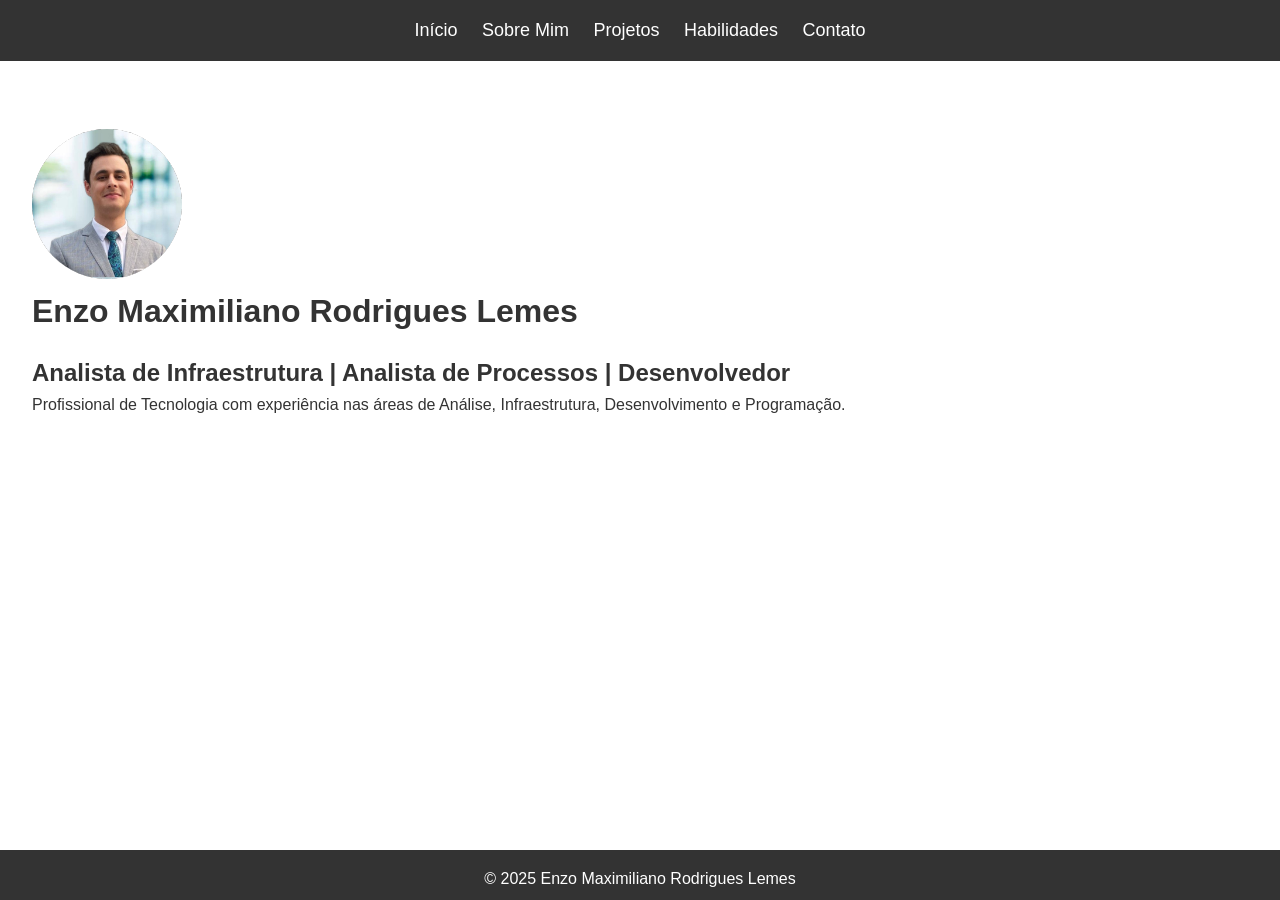
==== index.html @ da1f8286 "Create index.html" ====
<!DOCTYPE html>
<html lang="pt-br">

<head>
    <meta charset="UTF-8">
    <meta name="viewport" content="width=device-width, initial-scale=1.0">
    <title>Portfólio - Enzo Maximiliano Rodrigues Lemes</title>
    <link rel="stylesheet" href="style.css">
</head>

<body>
    <header>
        <nav>
            <ul>
                <li><a href="index.html">Início</a></li>
                <li><a href="sobre.html">Sobre Mim</a></li>
                <li><a href="projetos.html">Projetos</a></li>
                <li><a href="habilidades.html">Habilidades</a></li>
                <li><a href="contato.html">Contato</a></li>
            </ul>
        </nav>
    </header>

    <section id="intro">
        <img src="profile-pic _1.jpeg" alt="Foto de Enzo" class="foto-perfil">
        <h1>Enzo Maximiliano Rodrigues Lemes</h1>
        <h2>Analista de Infraestrutura | Analista de Processos | Desenvolvedor</h2>
        <p>
            Profissional de Tecnologia com experiência nas áreas de Análise, Infraestrutura, Desenvolvimento e
            Programação.
        </p>
    </section>

    <footer>
        <p>&copy; 2025 Enzo Maximiliano Rodrigues Lemes</p>
    </footer>

    <script src="js/script.js"></script>
</body>

</html>
---- style.css ----
* {
    margin: 0;
    padding: 0;
    box-sizing: border-box;
}

body {
    font-family: Arial, sans-serif;
    line-height: 1.6;
    color: #333;
}

header {
    background-color: #333;
    color: white;
    padding: 1rem;
    text-align: center;
}

nav ul {
    list-style: none;
}

nav ul li {
    display: inline;
    margin: 0 10px;
}

nav ul li a {
    color: white;
    text-decoration: none;
    font-size: 18px;
}

section {
    padding: 2rem;
    margin: 20px 0;
}

h1 {
    font-size: 2rem;
    padding-top: 0ex;
    margin-bottom: 1rem;
}

.foto-perfil {
    width: 150px;
    height: 150px;
    border-radius: 50%;
    margin-top: 1rem;
}

footer {
    background-color: #333;
    color: white;
    text-align: center;
    padding: 1rem;
    position: fixed;
    width: 100%;
    height: 50px;
    bottom: 0;
}
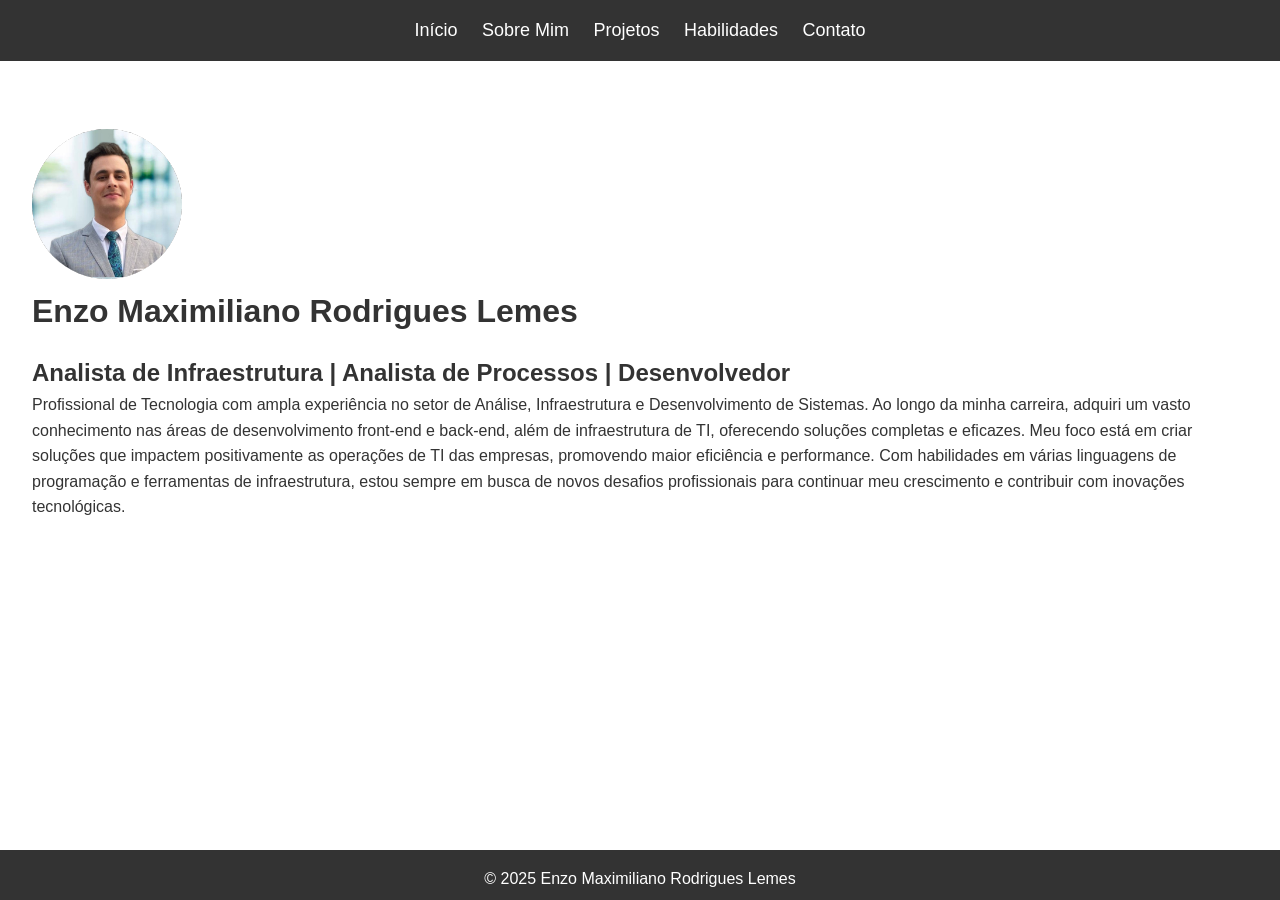
==== commit a1543026: "Updates" ====
--- a/index.html
+++ b/index.html
@@ -26,10 +26,16 @@
         <h1>Enzo Maximiliano Rodrigues Lemes</h1>
         <h2>Analista de Infraestrutura | Analista de Processos | Desenvolvedor</h2>
         <p>
-            Profissional de Tecnologia com experiência nas áreas de Análise, Infraestrutura, Desenvolvimento e
-            Programação.
+            Profissional de Tecnologia com ampla experiência no setor de Análise, Infraestrutura e Desenvolvimento de
+            Sistemas. Ao longo da minha carreira, adquiri um vasto conhecimento nas áreas de desenvolvimento front-end e
+            back-end, além de infraestrutura de TI, oferecendo soluções completas e eficazes. Meu foco está em criar
+            soluções que impactem positivamente as operações de TI das empresas, promovendo maior eficiência e
+            performance. Com habilidades em várias linguagens de programação e ferramentas de infraestrutura, estou
+            sempre em busca de novos desafios profissionais para continuar meu crescimento e contribuir com inovações
+            tecnológicas.
         </p>
     </section>
+
 
     <footer>
         <p>&copy; 2025 Enzo Maximiliano Rodrigues Lemes</p>
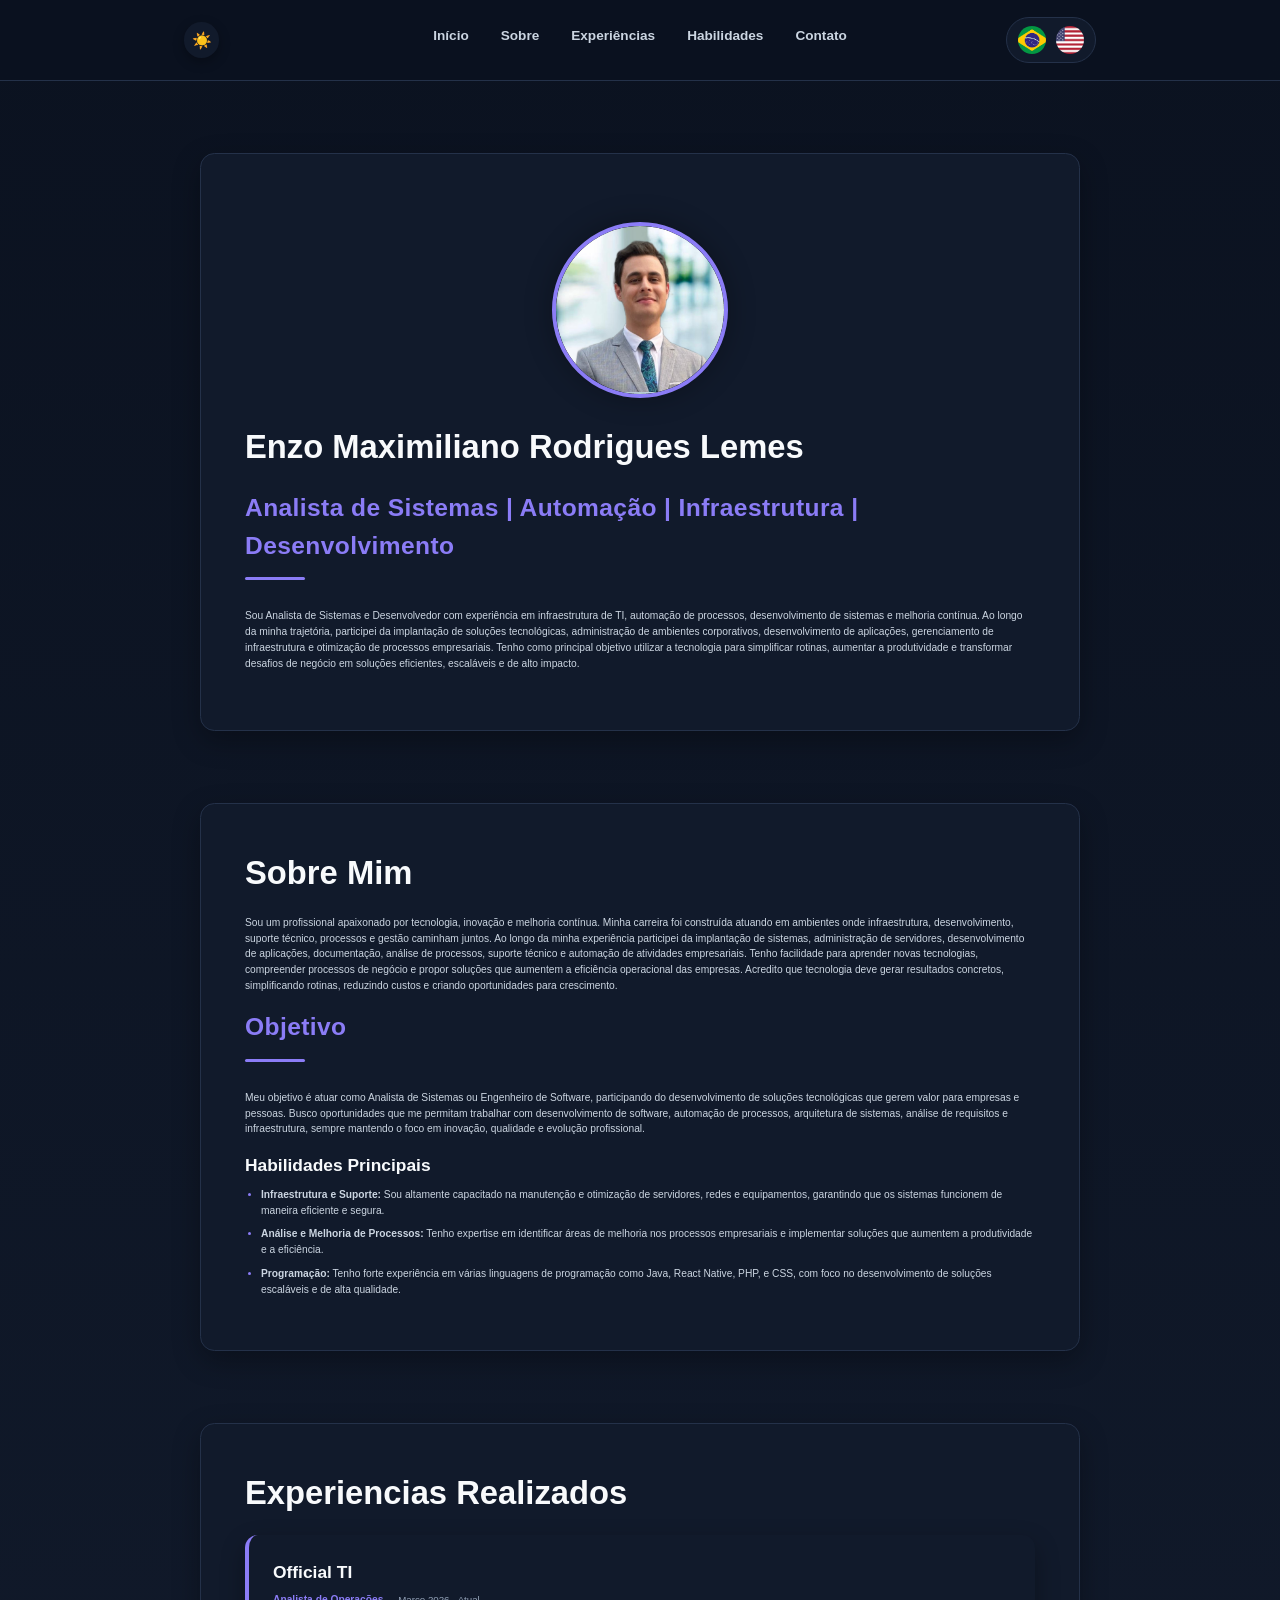
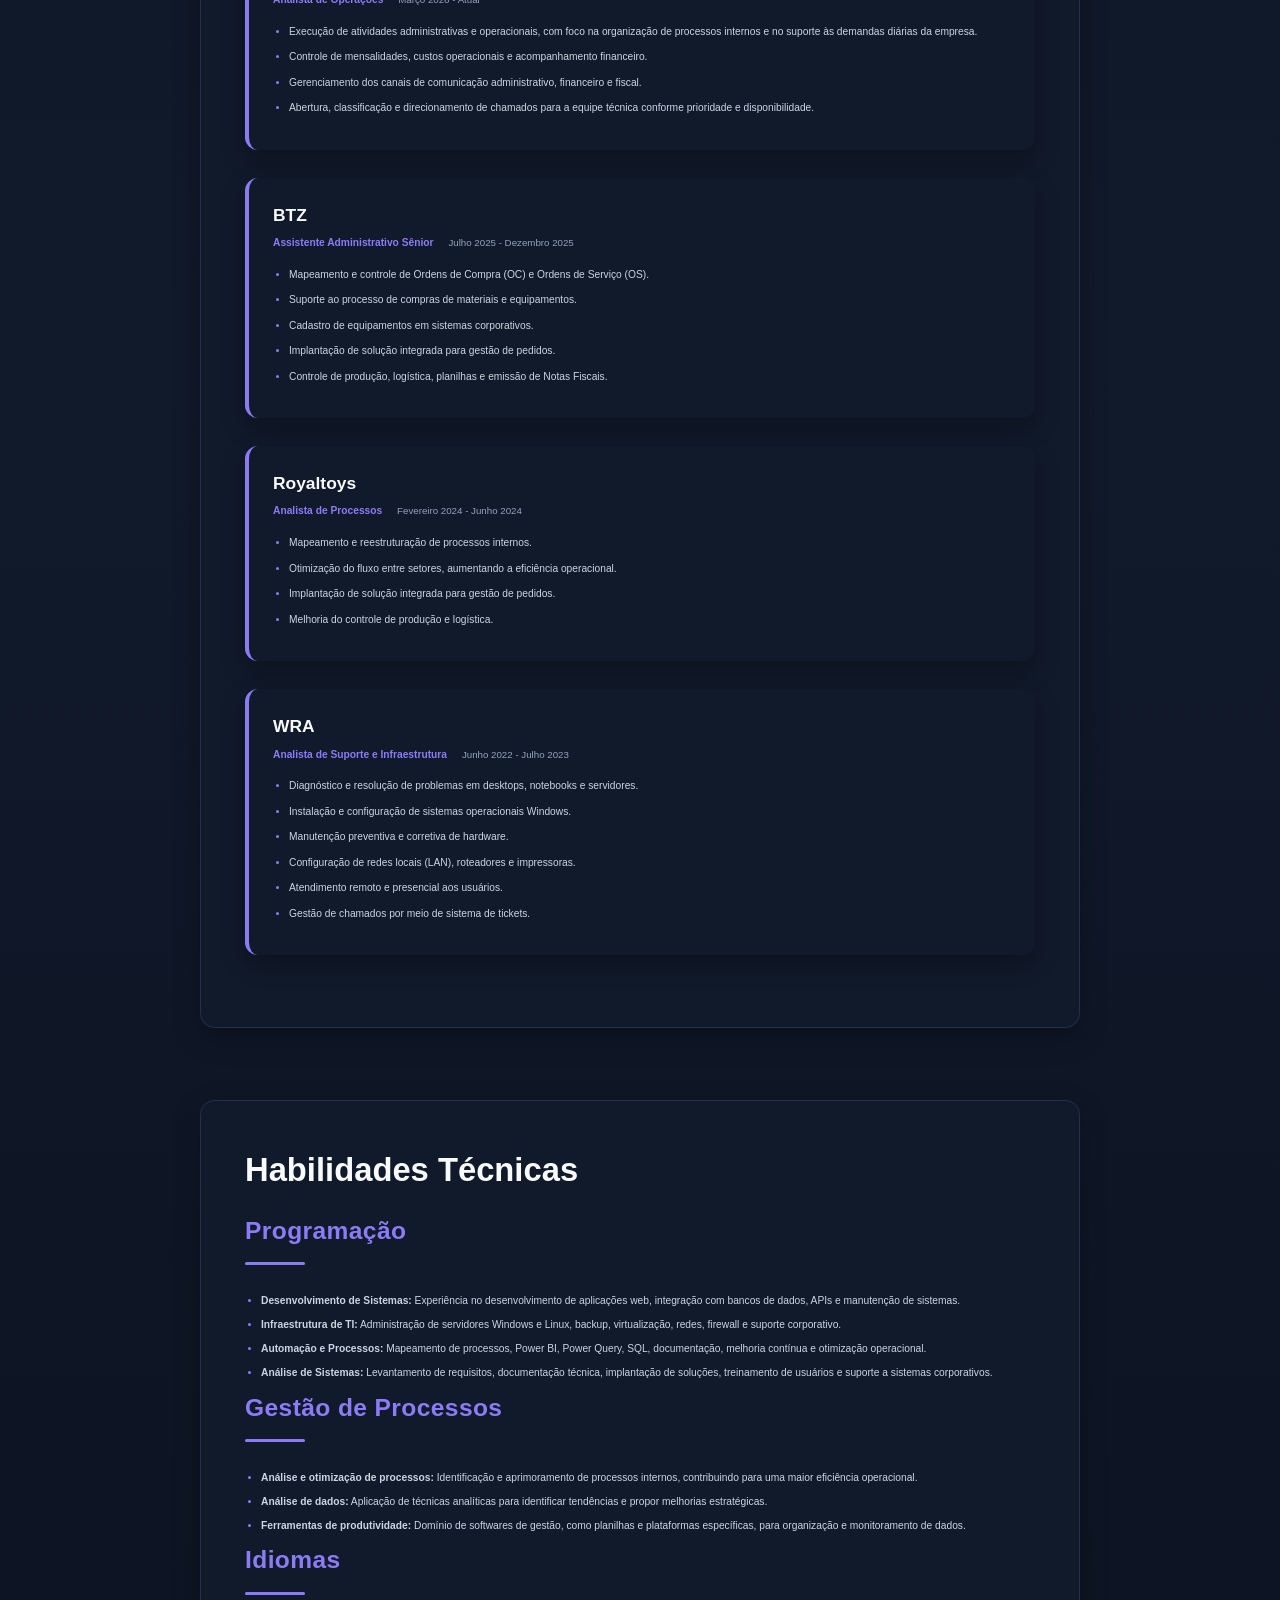
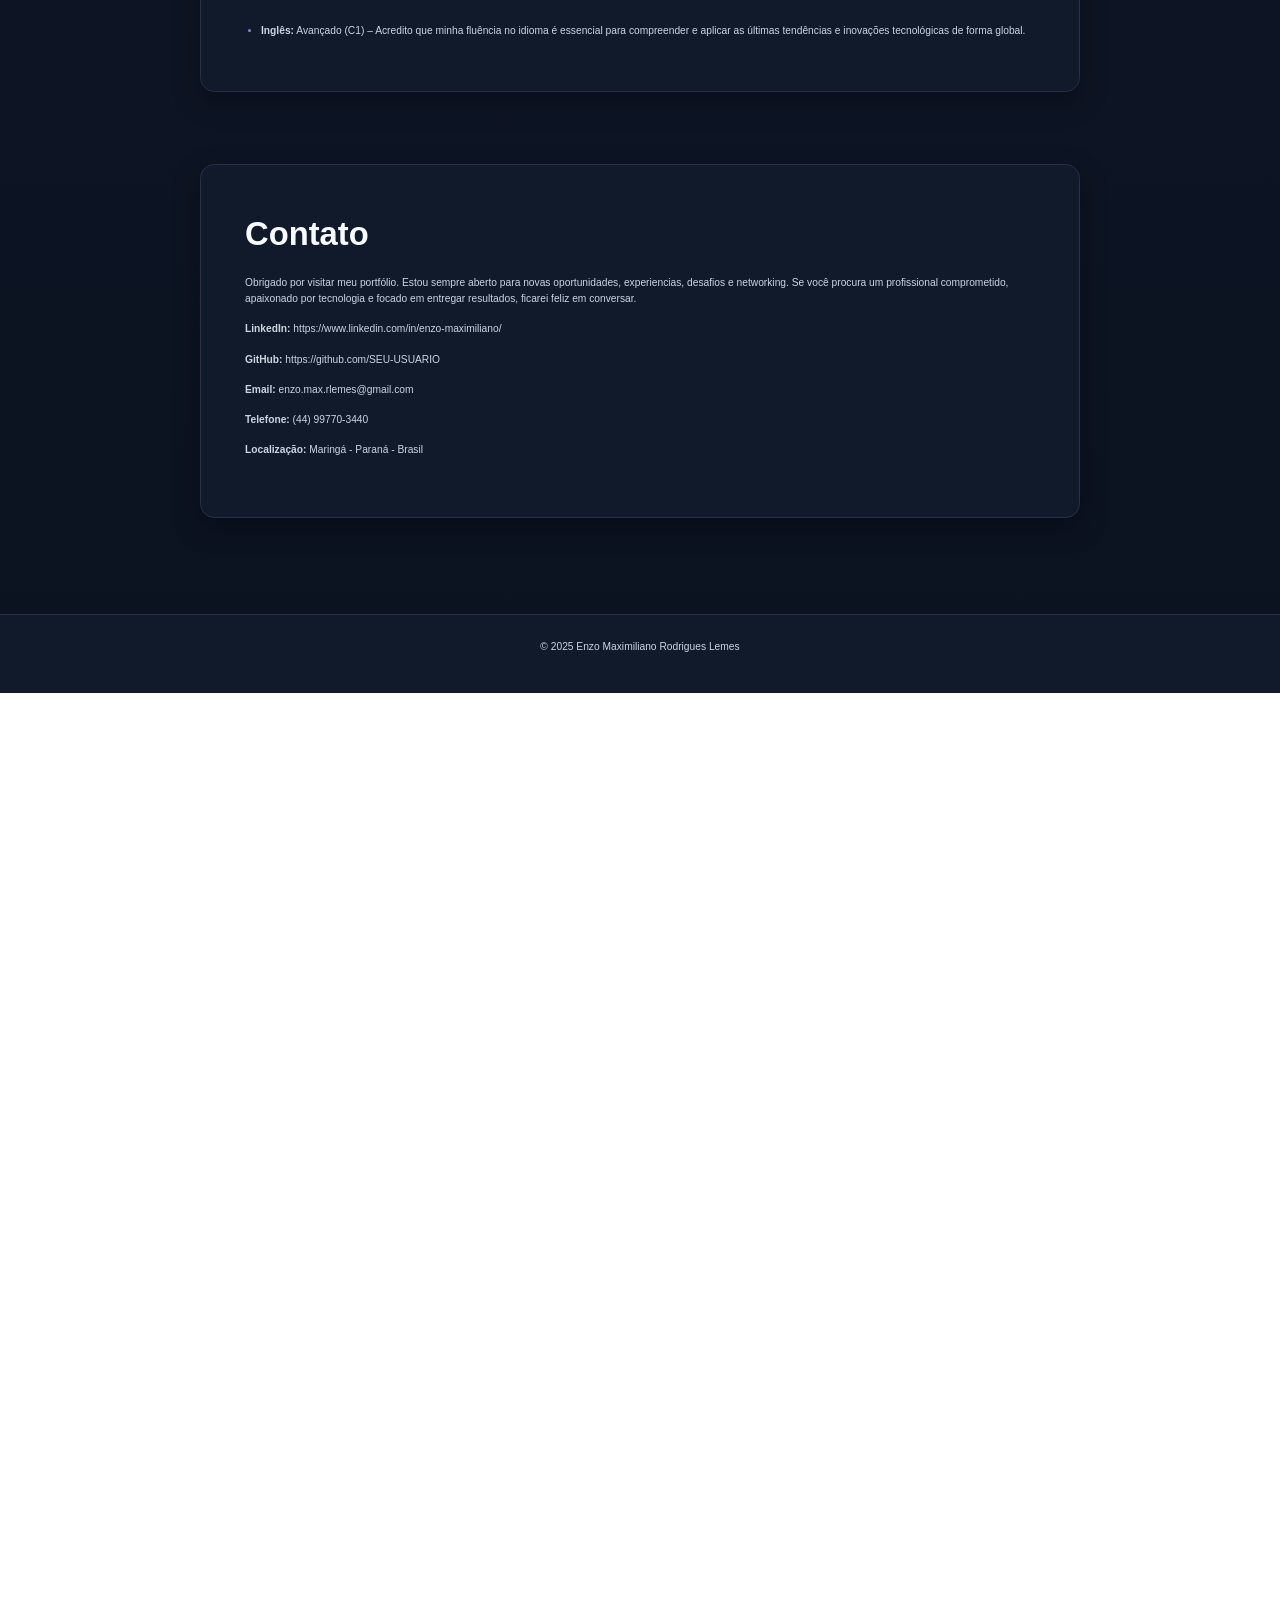
==== commit 7999c1d7: "Atualização Realizado ultra atualização e deixando mais pratico, bonito e funcional" ====
--- a/index.html
+++ b/index.html
@@ -9,39 +9,313 @@
 </head>
 
 <body>
+
     <header>
-        <nav>
-            <ul>
-                <li><a href="index.html">Início</a></li>
-                <li><a href="sobre.html">Sobre Mim</a></li>
-                <li><a href="projetos.html">Projetos</a></li>
-                <li><a href="habilidades.html">Habilidades</a></li>
-                <li><a href="contato.html">Contato</a></li>
-            </ul>
-        </nav>
+
+        <div class="header-container">
+
+            
+
+            <div class="header-left">
+
+                <button class="header-button" id="theme-toggle" aria-label="Alternar tema">
+                    ☀️
+                </button>
+
+            </div>
+            <nav>
+
+                <ul>
+
+                    <li><a href="#inicio">Início</a></li>
+
+                    <li><a href="#sobre">Sobre</a></li>
+
+                    <li><a href="#experiencias">Experiências</a></li>
+
+                    <li><a href="#habilidades">Habilidades</a></li>
+
+                    <li><a href="#contato">Contato</a></li>
+
+                </ul>
+
+            </nav>
+
+            <div class="language-switch">
+
+                <a href="index.html">
+                    <img src="img/brasil.png">
+                </a>
+
+                <a href="index en.html">
+                    <img src="img/eua.png">
+                </a>
+
+            </div>
+
+        </div>
+
     </header>
 
-    <section id="intro">
+    <section id="inicio">
         <img src="profile-pic _1.jpeg" alt="Foto de Enzo" class="foto-perfil">
         <h1>Enzo Maximiliano Rodrigues Lemes</h1>
-        <h2>Analista de Infraestrutura | Analista de Processos | Desenvolvedor</h2>
-        <p>
-            Profissional de Tecnologia com ampla experiência no setor de Análise, Infraestrutura e Desenvolvimento de
-            Sistemas. Ao longo da minha carreira, adquiri um vasto conhecimento nas áreas de desenvolvimento front-end e
-            back-end, além de infraestrutura de TI, oferecendo soluções completas e eficazes. Meu foco está em criar
-            soluções que impactem positivamente as operações de TI das empresas, promovendo maior eficiência e
-            performance. Com habilidades em várias linguagens de programação e ferramentas de infraestrutura, estou
-            sempre em busca de novos desafios profissionais para continuar meu crescimento e contribuir com inovações
-            tecnológicas.
-        </p>
-    </section>
-
+        <h2>Analista de Sistemas | Automação | Infraestrutura | Desenvolvimento</h2>
+        <p>
+        <p>
+            Sou Analista de Sistemas e Desenvolvedor com experiência em infraestrutura de TI,
+            automação de processos, desenvolvimento de sistemas e melhoria contínua.
+
+            Ao longo da minha trajetória, participei da implantação de soluções tecnológicas,
+            administração de ambientes corporativos, desenvolvimento de aplicações,
+            gerenciamento de infraestrutura e otimização de processos empresariais.
+
+            Tenho como principal objetivo utilizar a tecnologia para simplificar rotinas,
+            aumentar a produtividade e transformar desafios de negócio em soluções eficientes,
+            escaláveis e de alto impacto.
+        </p>
+        </p>
+    </section>
+
+    <section id="sobre">
+        <h1>Sobre Mim</h1>
+        <p>
+
+            Sou um profissional apaixonado por tecnologia, inovação e melhoria contínua.
+
+            Minha carreira foi construída atuando em ambientes onde infraestrutura,
+            desenvolvimento, suporte técnico, processos e gestão caminham juntos.
+
+            Ao longo da minha experiência participei da implantação de sistemas,
+            administração de servidores, desenvolvimento de aplicações, documentação,
+            análise de processos, suporte técnico e automação de atividades
+            empresariais.
+
+            Tenho facilidade para aprender novas tecnologias, compreender processos de negócio
+            e propor soluções que aumentem a eficiência operacional das empresas.
+
+            Acredito que tecnologia deve gerar resultados concretos, simplificando rotinas,
+            reduzindo custos e criando oportunidades para crescimento.
+
+        </p>
+        <h2>Objetivo</h2>
+        <p>
+
+            Meu objetivo é atuar como Analista de Sistemas ou Engenheiro de Software,
+            participando do desenvolvimento de soluções tecnológicas que gerem valor para
+            empresas e pessoas.
+
+            Busco oportunidades que me permitam trabalhar com desenvolvimento de software,
+            automação de processos, arquitetura de sistemas, análise de requisitos e
+            infraestrutura, sempre mantendo o foco em inovação, qualidade e evolução
+            profissional.
+
+        </p>
+        <h3>Habilidades Principais</h3>
+        <ul>
+            <li><strong>Infraestrutura e Suporte:</strong> Sou altamente capacitado na manutenção e otimização de
+                servidores, redes e equipamentos, garantindo que os sistemas funcionem de maneira eficiente e segura.
+            </li>
+            <li><strong>Análise e Melhoria de Processos:</strong> Tenho expertise em identificar áreas de melhoria nos
+                processos empresariais e implementar soluções que aumentem a produtividade e a eficiência.</li>
+            <li><strong>Programação:</strong> Tenho forte experiência em várias linguagens de programação como Java,
+                React Native, PHP, e CSS, com foco no desenvolvimento de soluções escaláveis e de alta qualidade.</li>
+        </ul>
+    </section>
+
+    <section id="experiencias">
+        <h1>Experiencias Realizados</h1>
+
+        <div class="experiencia-item">
+            <h3>Official TI</h3>
+            <span class="cargo">Analista de Operações</span>
+            <span class="periodo">Março 2026 - Atual</span>
+
+            <ul>
+                <li>Execução de atividades administrativas e operacionais, com foco na organização de processos internos
+                    e no suporte às demandas diárias da empresa.</li>
+                <li>Controle de mensalidades, custos operacionais e acompanhamento financeiro.</li>
+                <li>Gerenciamento dos canais de comunicação administrativo, financeiro e fiscal.</li>
+                <li>Abertura, classificação e direcionamento de chamados para a equipe técnica conforme prioridade e
+                    disponibilidade.</li>
+            </ul>
+        </div>
+
+        <div class="experiencia-item">
+            <h3>BTZ</h3>
+            <span class="cargo">Assistente Administrativo Sênior</span>
+            <span class="periodo">Julho 2025 - Dezembro 2025</span>
+
+            <ul>
+                <li>Mapeamento e controle de Ordens de Compra (OC) e Ordens de Serviço (OS).</li>
+                <li>Suporte ao processo de compras de materiais e equipamentos.</li>
+                <li>Cadastro de equipamentos em sistemas corporativos.</li>
+                <li>Implantação de solução integrada para gestão de pedidos.</li>
+                <li>Controle de produção, logística, planilhas e emissão de Notas Fiscais.</li>
+            </ul>
+        </div>
+
+        <div class="experiencia-item">
+            <h3>Royaltoys</h3>
+            <span class="cargo">Analista de Processos</span>
+            <span class="periodo">Fevereiro 2024 - Junho 2024</span>
+
+            <ul>
+                <li>Mapeamento e reestruturação de processos internos.</li>
+                <li>Otimização do fluxo entre setores, aumentando a eficiência operacional.</li>
+                <li>Implantação de solução integrada para gestão de pedidos.</li>
+                <li>Melhoria do controle de produção e logística.</li>
+            </ul>
+        </div>
+
+        <div class="experiencia-item">
+            <h3>WRA</h3>
+            <span class="cargo">Analista de Suporte e Infraestrutura</span>
+            <span class="periodo">Junho 2022 - Julho 2023</span>
+
+            <ul>
+                <li>Diagnóstico e resolução de problemas em desktops, notebooks e servidores.</li>
+                <li>Instalação e configuração de sistemas operacionais Windows.</li>
+                <li>Manutenção preventiva e corretiva de hardware.</li>
+                <li>Configuração de redes locais (LAN), roteadores e impressoras.</li>
+                <li>Atendimento remoto e presencial aos usuários.</li>
+                <li>Gestão de chamados por meio de sistema de tickets.</li>
+            </ul>
+        </div>
+
+        </div>
+    </section>
+
+    <section id="habilidades">
+        <h1>Habilidades Técnicas</h1>
+
+        <h2>Programação</h2>
+        <ul>
+
+            <li>
+
+                <strong>Desenvolvimento de Sistemas:</strong>
+
+                Experiência no desenvolvimento de aplicações web,
+                integração com bancos de dados, APIs e manutenção de sistemas.
+
+            </li>
+
+            <li>
+
+                <strong>Infraestrutura de TI:</strong>
+
+                Administração de servidores Windows e Linux,
+                backup, virtualização, redes, firewall e suporte corporativo.
+
+            </li>
+
+            <li>
+
+                <strong>Automação e Processos:</strong>
+
+                Mapeamento de processos,
+                Power BI,
+                Power Query,
+                SQL,
+                documentação,
+                melhoria contínua
+                e otimização operacional.
+
+            </li>
+
+            <li>
+
+                <strong>Análise de Sistemas:</strong>
+
+                Levantamento de requisitos,
+                documentação técnica,
+                implantação de soluções,
+                treinamento de usuários
+                e suporte a sistemas corporativos.
+
+            </li>
+
+        </ul>
+        <h2>Gestão de Processos</h2>
+        <ul>
+            <li><strong>Análise e otimização de processos:</strong> Identificação e aprimoramento de processos internos,
+                contribuindo para uma maior eficiência operacional.</li>
+            <li><strong>Análise de dados:</strong> Aplicação de técnicas analíticas para identificar tendências e propor
+                melhorias estratégicas.</li>
+            <li><strong>Ferramentas de produtividade:</strong> Domínio de softwares de gestão, como planilhas e
+                plataformas específicas, para organização e monitoramento de dados.</li>
+        </ul>
+
+        <h2>Idiomas</h2>
+        <ul>
+            <li><strong>Inglês:</strong> Avançado (C1) – Acredito que minha fluência no idioma é essencial para
+                compreender e aplicar as últimas tendências e inovações tecnológicas de forma global.</li>
+        </ul>
+    </section>
+
+    <section id="contato">
+        <h1>Contato</h1>
+
+        <p>
+
+            Obrigado por visitar meu portfólio.
+
+            Estou sempre aberto para novas oportunidades,
+            experiencias, desafios e networking.
+
+            Se você procura um profissional comprometido,
+            apaixonado por tecnologia
+            e focado em entregar resultados,
+            ficarei feliz em conversar.
+
+        </p>
+        <p>
+
+            <strong>LinkedIn:</strong>
+
+            https://www.linkedin.com/in/enzo-maximiliano/
+
+        </p>
+
+        <p>
+
+            <strong>GitHub:</strong>
+
+            https://github.com/SEU-USUARIO
+
+        </p>
+
+        <p>
+
+            <strong>Email:</strong>
+
+            enzo.max.rlemes@gmail.com
+
+        </p>
+
+        <p>
+
+            <strong>Telefone:</strong>
+
+            (44) 99770-3440
+
+        </p>
+
+        <p>
+
+            <strong>Localização:</strong>
+
+            Maringá - Paraná - Brasil
+
+        </p>
+    </section>
 
     <footer>
         <p>&copy; 2025 Enzo Maximiliano Rodrigues Lemes</p>
     </footer>
 
-    <script src="js/script.js"></script>
+    <script src="index.js"></script>
 </body>
 
 </html>
--- a/style.css
+++ b/style.css
@@ -1,62 +1,1211 @@
+/* ==========================================================
+   RESET
+   ========================================================== */
+
 * {
     margin: 0;
     padding: 0;
     box-sizing: border-box;
 }
 
+
+/* ==========================================================
+   VARIÁVEIS
+   ========================================================== */
+
+:root {
+
+    /* ---------- DARK MODE ---------- */
+
+    --bg: #0b1220;
+    --bg2: #111a2b;
+    --card: #111a2b;
+
+    --text: #f8fafc;
+    --text2: #cbd5e1;
+    --text3: #94a3b8;
+
+    --primary: #8b7cf6;
+    --primary-hover: #6d5ce7;
+
+    --border: #243149;
+
+    --shadow: rgba(0, 0, 0, .30);
+
+    --header-bg: rgba(11, 18, 32, .95);
+
+    --body-gradient:
+        linear-gradient(180deg,
+            #0b1220,
+            #111a2b,
+            #0b1220);
+
+    --icon-bg: #2b255f;
+
+    --radius: 18px;
+}
+
+
+/* ==========================================================
+   LIGHT MODE
+   ========================================================== */
+
+body.light-mode {
+
+    --bg: #f1f3f7;
+    --bg2: #f8f9fb;
+    --card: #ffffff;
+
+    --text: #172033;
+    --text2: #3f4a5d;
+    --text3: #64748b;
+
+    --primary: #5146d8;
+    --primary-hover: #4338ca;
+
+    --border: #d6dae3;
+
+    --shadow: rgba(15, 23, 42, .12);
+
+    --header-bg: rgba(248, 249, 251, .95);
+
+    --body-gradient:
+        linear-gradient(180deg,
+            #f5f6f9,
+            #eef0f5,
+            #f5f6f9);
+
+    --icon-bg: #e4ddff;
+}
+
+
+/* ==========================================================
+   GERAL
+   ========================================================== */
+
+html {
+
+    scroll-behavior: smooth;
+
+    scroll-padding-top: 95px;
+}
+
+
 body {
-    font-family: Arial, sans-serif;
-    line-height: 1.6;
-    color: #333;
-}
+
+    zoom: 0.8;
+    
+    font-family:
+        'Segoe UI',
+        Tahoma,
+        Geneva,
+        Verdana,
+        sans-serif;
+
+    background: var(--body-gradient);
+
+    color: var(--text);
+
+    line-height: 1.55;
+
+    transition:
+        background .35s ease,
+        color .35s ease;
+}
+
+
+.container {
+
+    width: 100%;
+
+    max-width: 1200px;
+
+    margin: auto;
+}
+
+
+section {
+
+    width: min(1100px, 90%);
+
+    margin: 90px auto;
+
+    padding: 55px;
+
+    background: var(--bg2);
+
+    border: 1px solid var(--border);
+
+    border-radius: var(--radius);
+
+    box-shadow:
+        0 12px 35px var(--shadow);
+
+    scroll-margin-top: 40px;
+
+    transition:
+        background .35s ease,
+        border-color .35s ease,
+        box-shadow .35s ease;
+}
+
+
+/* ==========================================================
+   HEADER
+   ========================================================== */
 
 header {
-    background-color: #333;
-    color: white;
-    padding: 1rem;
+
+    position: sticky;
+
+    top: 0;
+
+    z-index: 999;
+
+    background: var(--header-bg);
+
+    backdrop-filter: blur(15px);
+
+    border-bottom: 1px solid var(--border);
+
+    transition:
+        background .35s ease,
+        border-color .35s ease;
+}
+
+
+.header-container {
+
+    max-width: 1200px;
+
+    height: 100px;
+
+    margin: auto;
+
+    padding: 0 30px;
+
+    display: flex;
+
+    align-items: center;
+
+    justify-content: space-between;
+
+    position: relative;
+}
+
+
+/* ==========================================================
+   BOTÃO DE TEMA
+   ========================================================== */
+
+.header-left {
+
+    display: flex;
+
+    align-items: center;
+}
+
+
+.header-button {
+
+    width: 44px;
+
+    height: 44px;
+
+    display: flex;
+
+    align-items: center;
+
+    justify-content: center;
+
+    border: none;
+
+    border-radius: 50%;
+
+    background: var(--card);
+
+    color: var(--text);
+
+    font-size: 20px;
+
+    cursor: pointer;
+
+    box-shadow:
+        0 5px 15px var(--shadow);
+
+    transition:
+        background .3s ease,
+        color .3s ease,
+        transform .2s ease,
+        box-shadow .3s ease;
+}
+
+
+.header-button:hover {
+
+    transform: scale(1.08);
+
+    background: var(--primary);
+
+    color: #ffffff;
+
+    box-shadow:
+        0 8px 20px var(--shadow);
+}
+
+
+/* ==========================================================
+   MENU CENTRAL
+   ========================================================== */
+
+nav {
+
+    position: absolute;
+
+    left: 50%;
+
+    transform: translateX(-50%);
+
+    display: flex;
+
+    align-items: center;
+}
+
+
+nav ul {
+
+    display: flex;
+
+    justify-content: center;
+
+    align-items: center;
+
+    gap: 40px;
+
+    list-style: none;
+
+    margin: 0;
+
+    padding: 0;
+}
+
+
+nav li {
+
+    display: inline;
+}
+
+
+nav a {
+
+    color: var(--text2);
+
+    text-decoration: none;
+
+    font-size: 17px;
+
+    font-weight: 600;
+
+    position: relative;
+
+    transition:
+        color .3s ease;
+}
+
+
+nav a:hover {
+
+    color: var(--primary);
+}
+
+
+nav a::after {
+
+    content: "";
+
+    position: absolute;
+
+    left: 0;
+
+    bottom: -8px;
+
+    width: 0;
+
+    height: 2px;
+
+    background: var(--primary);
+
+    transition:
+        width .3s ease;
+}
+
+
+nav a:hover::after {
+
+    width: 100%;
+}
+
+
+nav a.active {
+
+    color: var(--primary);
+}
+
+
+nav a.active::after {
+
+    width: 100%;
+}
+
+
+/* ==========================================================
+   LANGUAGE SWITCH
+   ========================================================== */
+
+.language-switch {
+
+    display: flex;
+
+    align-items: center;
+
+    gap: 10px;
+
+    margin-left: 30px;
+
+    background: var(--card);
+
+    padding: 8px 12px;
+
+    border-radius: 30px;
+
+    border: 1px solid var(--border);
+
+    transition:
+        background .3s ease,
+        border-color .3s ease;
+}
+
+
+.language-switch a {
+
+    width: 38px;
+
+    height: 38px;
+
+    display: flex;
+
+    border-radius: 50%;
+
+    overflow: hidden;
+
+    border: 2px solid transparent;
+
+    transition:
+        transform .3s ease,
+        border-color .3s ease,
+        box-shadow .3s ease;
+}
+
+
+.language-switch a:hover {
+
+    transform: scale(1.1);
+
+    border-color: var(--primary);
+
+    box-shadow:
+        0 0 15px rgba(139, 124, 246, .35);
+}
+
+
+.language-switch img {
+
+    width: 100%;
+
+    height: 100%;
+
+    object-fit: cover;
+}
+
+
+/* ==========================================================
+   TÍTULOS
+   ========================================================== */
+
+h1 {
+
+    font-size: 3.2rem;
+
+    margin-bottom: 20px;
+
+    font-weight: 700;
+
+    color: var(--text);
+}
+
+
+h2 {
+
+    font-size: 2.4rem;
+
+    margin-bottom: 35px;
+
+    color: var(--primary);
+
+    letter-spacing: .5px;
+
+    position: relative;
+}
+
+
+h2::after {
+
+    content: "";
+
+    display: block;
+
+    width: 75px;
+
+    height: 4px;
+
+    margin-top: 15px;
+
+    border-radius: 30px;
+
+    background: var(--primary);
+}
+
+
+h3 {
+
+    color: var(--text);
+
+    font-size: 1.7rem;
+
+    margin-bottom: 10px;
+}
+
+
+p {
+
+    color: var(--text2);
+
+    margin-bottom: 18px;
+}
+
+
+/* ==========================================================
+   LINKS
+   ========================================================== */
+
+a {
+
+    color: var(--primary);
+
+    transition:
+        color .3s ease;
+}
+
+
+a:hover {
+
+    color: var(--primary-hover);
+}
+
+
+/* ==========================================================
+   FOTO
+   ========================================================== */
+
+.foto-perfil {
+
+    width: 220px;
+
+    height: 220px;
+
+    border-radius: 50%;
+
+    object-fit: cover;
+
+    display: block;
+
+    margin: 30px auto;
+
+    border: 5px solid var(--primary);
+
+    box-shadow:
+        0 0 35px var(--shadow);
+
+    transition:
+        transform .4s ease,
+        box-shadow .4s ease;
+}
+
+
+.foto-perfil:hover {
+
+    transform: scale(1.05);
+}
+
+
+/* ==========================================================
+   LISTAS
+   ========================================================== */
+
+ul {
+
+    padding-left: 20px;
+}
+
+
+li {
+
+    color: var(--text2);
+
+    margin-bottom: 10px;
+}
+
+
+li::marker {
+
+    color: var(--primary);
+}
+
+
+/* ==========================================================
+   BOTÕES
+   ========================================================== */
+
+.btn {
+
+    display: inline-block;
+
+    background: var(--primary);
+
+    color: #ffffff;
+
+    border: none;
+
+    padding: 14px 28px;
+
+    border-radius: 12px;
+
+    text-decoration: none;
+
+    font-size: 1rem;
+
+    font-weight: 600;
+
+    cursor: pointer;
+
+    transition:
+        background .3s ease,
+        transform .3s ease,
+        box-shadow .3s ease;
+}
+
+
+.btn:hover {
+
+    background: var(--primary-hover);
+
+    color: #ffffff;
+
+    transform: translateY(-3px);
+
+    box-shadow:
+        0 10px 25px var(--shadow);
+}
+
+
+/* ==========================================================
+   CARDS
+   ========================================================== */
+
+.card {
+
+    background: var(--card);
+
+    border: 1px solid var(--border);
+
+    border-radius: 16px;
+
+    padding: 30px;
+
+    transition:
+        transform .35s ease,
+        border-color .35s ease,
+        box-shadow .35s ease,
+        background .35s ease;
+
+    box-shadow:
+        0 10px 25px var(--shadow);
+}
+
+
+.card:hover {
+
+    transform: translateY(-8px);
+
+    border-color: var(--primary);
+
+    box-shadow:
+        0 18px 35px var(--shadow);
+}
+
+
+/* ==========================================================
+   EXPERIÊNCIAS
+   ========================================================== */
+
+.experiencias {
+
+    background: transparent;
+}
+
+
+.experiencias h2 {
+
     text-align: center;
 }
 
-nav ul {
-    list-style: none;
-}
-
-nav ul li {
-    display: inline;
-    margin: 0 10px;
-}
-
-nav ul li a {
-    color: white;
+
+.experiencia-item {
+
+    background: var(--card);
+
+    border-left: 6px solid var(--primary);
+
+    border-radius: 16px;
+
+    padding: 30px;
+
+    margin-bottom: 35px;
+
+    transition:
+        transform .35s ease,
+        border-color .35s ease,
+        box-shadow .35s ease,
+        background .35s ease;
+
+    box-shadow:
+        0 12px 30px var(--shadow);
+}
+
+
+.experiencia-item:hover {
+
+    transform: translateY(-6px);
+
+    border-left-color: var(--primary-hover);
+
+    box-shadow:
+        0 18px 35px var(--shadow);
+}
+
+
+.experiencia-item h3 {
+
+    margin-bottom: 8px;
+
+    color: var(--text);
+}
+
+
+.cargo {
+
+    display: inline-block;
+
+    color: var(--primary);
+
+    font-weight: 600;
+
+    margin-right: 15px;
+}
+
+
+.periodo {
+
+    color: var(--text3);
+
+    font-size: .95rem;
+}
+
+
+.experiencia-item ul {
+
+    margin-top: 20px;
+}
+
+
+.experiencia-item li {
+
+    margin-bottom: 12px;
+
+    color: var(--text2);
+}
+
+
+/* ==========================================================
+   HABILIDADES
+   ========================================================== */
+
+.skills-grid {
+
+    display: grid;
+
+    grid-template-columns:
+        repeat(auto-fit, minmax(220px, 1fr));
+
+    gap: 20px;
+}
+
+
+.skill {
+
+    background: var(--card);
+
+    border: 1px solid var(--border);
+
+    border-radius: 14px;
+
+    padding: 22px;
+
+    transition:
+        transform .3s ease,
+        border-color .3s ease,
+        background .3s ease,
+        box-shadow .3s ease;
+
+    text-align: center;
+
+    box-shadow:
+        0 8px 20px var(--shadow);
+}
+
+
+.skill:hover {
+
+    transform: translateY(-6px);
+
+    border-color: var(--primary);
+
+    box-shadow:
+        0 15px 30px var(--shadow);
+}
+
+
+.skill h3 {
+
+    font-size: 1.2rem;
+
+    margin-bottom: 10px;
+}
+
+
+.skill p {
+
+    margin: 0;
+
+    color: var(--text3);
+}
+
+
+/* ==========================================================
+   PROJETOS
+   ========================================================== */
+
+.projects-grid {
+
+    display: grid;
+
+    grid-template-columns:
+        repeat(auto-fit, minmax(320px, 1fr));
+
+    gap: 25px;
+}
+
+
+.project-card {
+
+    background: var(--card);
+
+    border: 1px solid var(--border);
+
+    border-radius: 18px;
+
+    overflow: hidden;
+
+    transition:
+        transform .35s ease,
+        border-color .35s ease,
+        box-shadow .35s ease,
+        background .35s ease;
+
+    box-shadow:
+        0 10px 25px var(--shadow);
+}
+
+
+.project-card:hover {
+
+    transform: translateY(-8px);
+
+    border-color: var(--primary);
+
+    box-shadow:
+        0 18px 35px var(--shadow);
+}
+
+
+.project-card img {
+
+    width: 100%;
+
+    display: block;
+}
+
+
+.project-content {
+
+    padding: 25px;
+}
+
+
+.project-content h3 {
+
+    margin-bottom: 15px;
+}
+
+
+.project-content p {
+
+    color: var(--text2);
+}
+
+
+/* ==========================================================
+   CONTATO
+   ========================================================== */
+
+.contato {
+
+    text-align: center;
+}
+
+
+.contato a {
+
     text-decoration: none;
-    font-size: 18px;
-}
-
-section {
-    padding: 2rem;
-    margin: 20px 0;
-}
-
-h1 {
-    font-size: 2rem;
-    padding-top: 0ex;
-    margin-bottom: 1rem;
-}
-
-.foto-perfil {
-    width: 150px;
-    height: 150px;
-    border-radius: 50%;
-    margin-top: 1rem;
-}
+
+    font-weight: 600;
+}
+
+
+/* ==========================================================
+   FOOTER
+   ========================================================== */
 
 footer {
-    background-color: #333;
-    color: white;
+
+    margin-top: 120px;
+
+    padding: 30px;
+
+    background: var(--bg2);
+
+    border-top: 1px solid var(--border);
+
+    color: var(--text3);
+
     text-align: center;
-    padding: 1rem;
-    position: fixed;
-    width: 100%;
-    height: 50px;
-    bottom: 0;
-}
+
+    transition:
+        background .35s ease,
+        border-color .35s ease;
+}
+
+
+/* ==========================================================
+   SCROLLBAR
+   ========================================================== */
+
+::-webkit-scrollbar {
+
+    width: 10px;
+}
+
+
+::-webkit-scrollbar-track {
+
+    background: var(--bg);
+}
+
+
+::-webkit-scrollbar-thumb {
+
+    background: var(--primary);
+
+    border-radius: 50px;
+}
+
+
+::-webkit-scrollbar-thumb:hover {
+
+    background: var(--primary-hover);
+}
+
+
+/* ==========================================================
+   ANIMAÇÕES
+   ========================================================== */
+
+img {
+
+    transition:
+        transform .35s ease;
+}
+
+
+img:hover {
+
+    transform: scale(1.02);
+}
+
+
+/* ==========================================================
+   RESPONSIVIDADE — TABLET
+   ========================================================== */
+
+@media (max-width: 992px) {
+
+    .header-container {
+
+        padding: 0 20px;
+    }
+
+
+    nav ul {
+
+        gap: 20px;
+    }
+
+
+    nav a {
+
+        font-size: 15px;
+    }
+
+
+    section {
+
+        width: 95%;
+
+        padding: 35px;
+    }
+}
+
+
+/* ==========================================================
+   RESPONSIVIDADE — MOBILE
+   ========================================================== */
+
+@media (max-width: 768px) {
+
+    .header-container {
+
+        height: auto;
+
+        min-height: 80px;
+
+        padding: 15px 20px;
+
+        gap: 15px;
+    }
+
+
+    nav {
+
+        position: static;
+
+        transform: none;
+
+        flex: 1;
+
+        justify-content: center;
+    }
+
+
+    nav ul {
+
+        flex-wrap: wrap;
+
+        gap: 10px 18px;
+    }
+
+
+    nav a {
+
+        font-size: 14px;
+    }
+
+
+    .language-switch {
+
+        margin-left: 0;
+
+        padding: 6px 8px;
+
+        gap: 5px;
+    }
+
+
+    .language-switch a {
+
+        width: 32px;
+
+        height: 32px;
+    }
+
+
+    .header-button {
+
+        width: 40px;
+
+        height: 40px;
+    }
+
+
+    h1 {
+
+        font-size: 2.4rem;
+    }
+
+
+    h2 {
+
+        font-size: 2rem;
+    }
+
+
+    .foto-perfil {
+
+        width: 180px;
+
+        height: 180px;
+    }
+
+
+    .projects-grid {
+
+        grid-template-columns: 1fr;
+    }
+
+
+    .skills-grid {
+
+        grid-template-columns: 1fr;
+    }
+}
+
+
+/* ==========================================================
+   RESPONSIVIDADE — CELULAR PEQUENO
+   ========================================================== */
+
+@media (max-width: 480px) {
+
+    .header-container {
+
+        flex-wrap: wrap;
+
+        justify-content: center;
+
+        padding: 12px 15px;
+    }
+
+
+    .header-left {
+
+        order: 1;
+    }
+
+
+    nav {
+
+        order: 3;
+
+        width: 100%;
+    }
+
+
+    .language-switch {
+
+        order: 2;
+    }
+
+
+    nav ul {
+
+        gap: 10px 14px;
+    }
+
+
+    nav a {
+
+        font-size: 14px;
+    }
+
+
+    section {
+
+        width: 94%;
+
+        padding: 25px;
+
+        margin: 60px auto;
+    }
+
+
+    h1 {
+
+        font-size: 2rem;
+    }
+
+
+    h2 {
+
+        font-size: 1.7rem;
+    }
+
+
+    .foto-perfil {
+
+        width: 150px;
+
+        height: 150px;
+    }
+}
+
+
+/* ==========================================================
+   ACESSIBILIDADE
+   ========================================================== */
+
+@media (prefers-reduced-motion: reduce) {
+
+    *,
+    *::before,
+    *::after {
+
+        scroll-behavior: auto !important;
+
+        transition-duration: 0.01ms !important;
+
+        animation-duration: 0.01ms !important;
+    }
+}
+
+html {
+    font-size: 80%;
+}
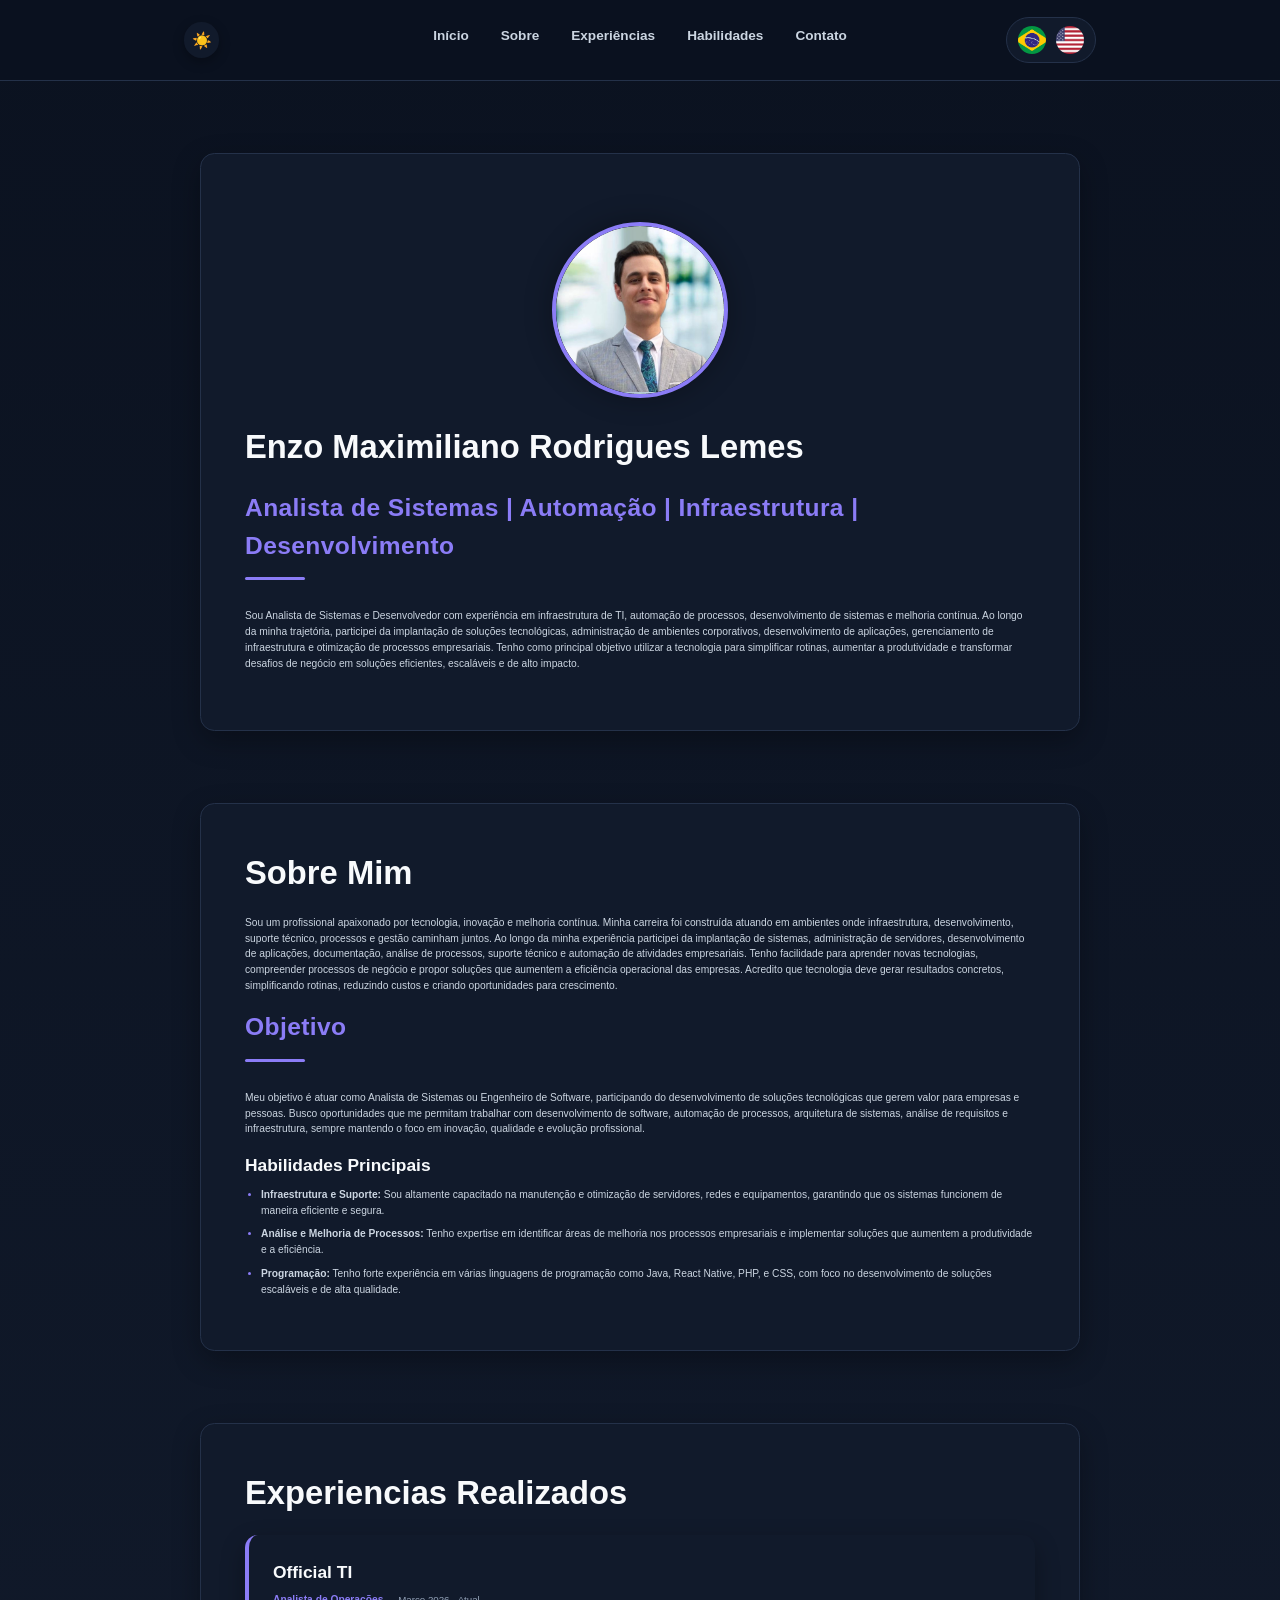
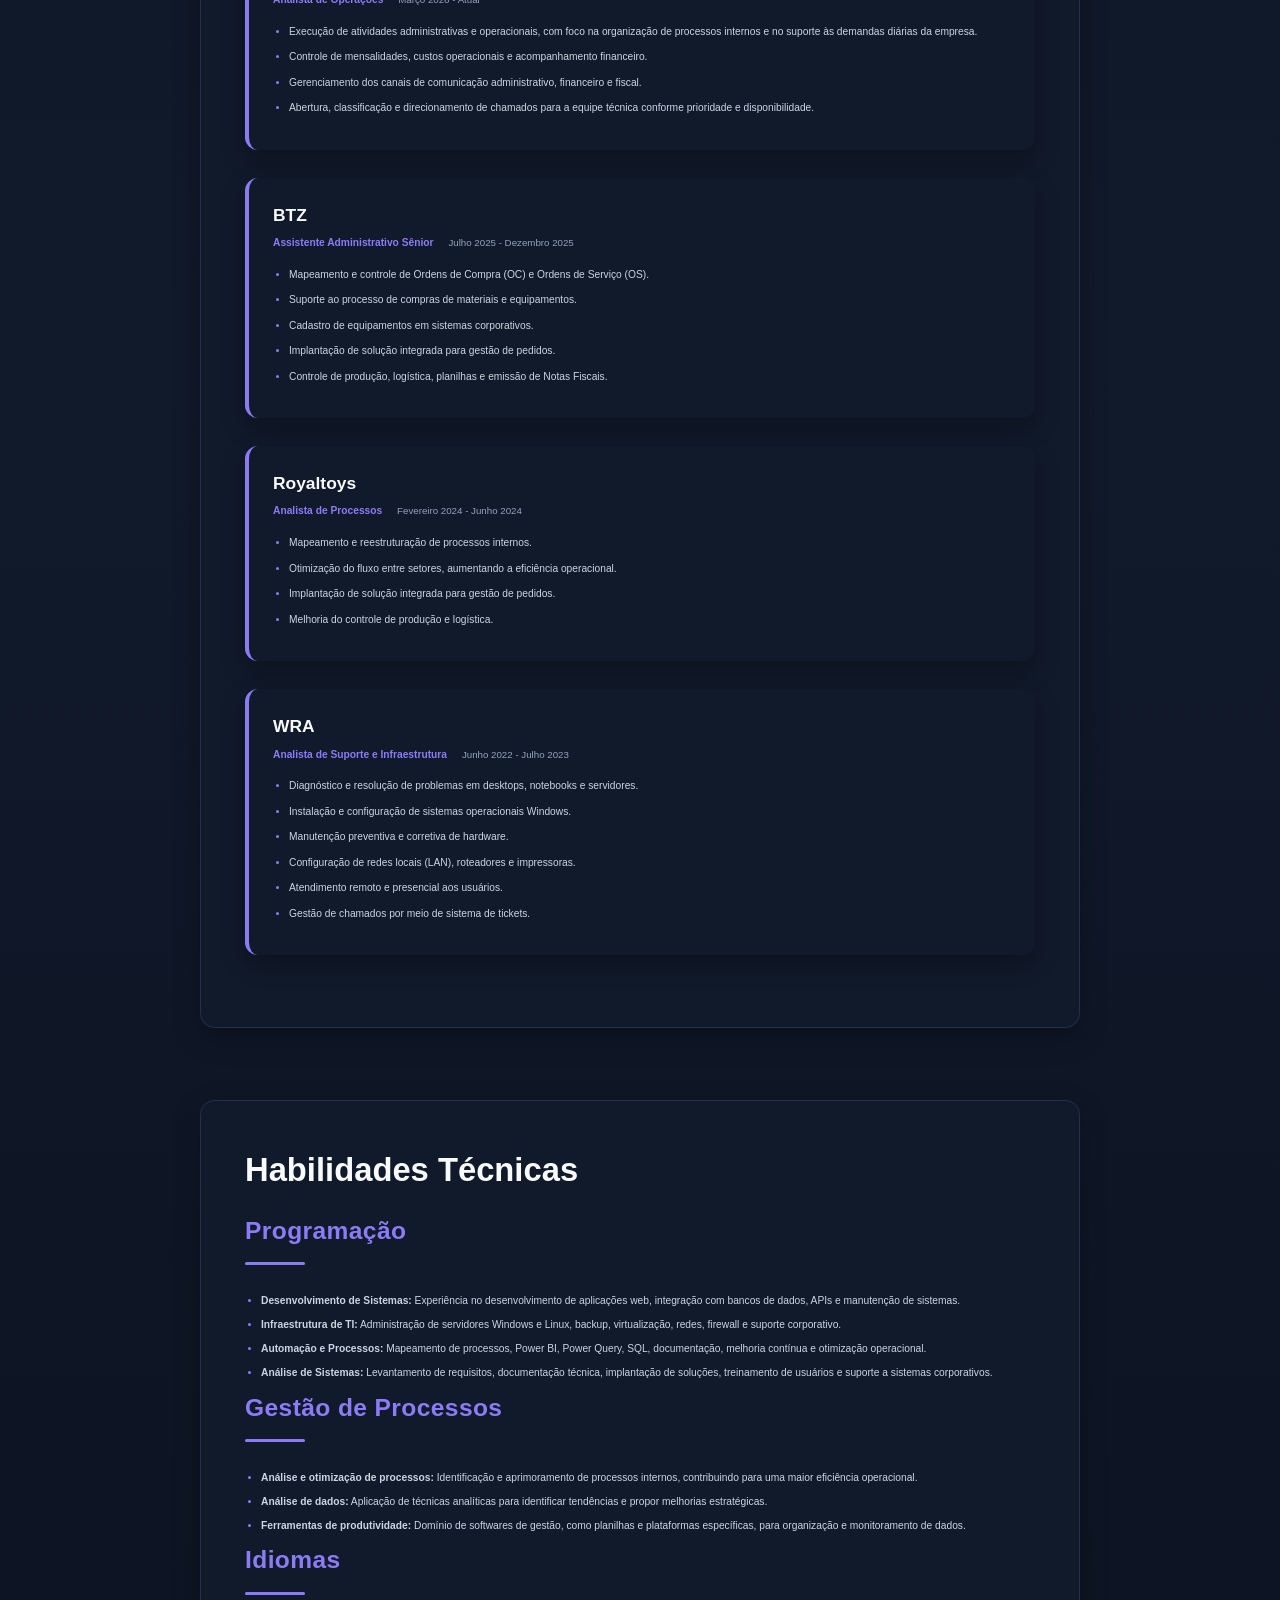
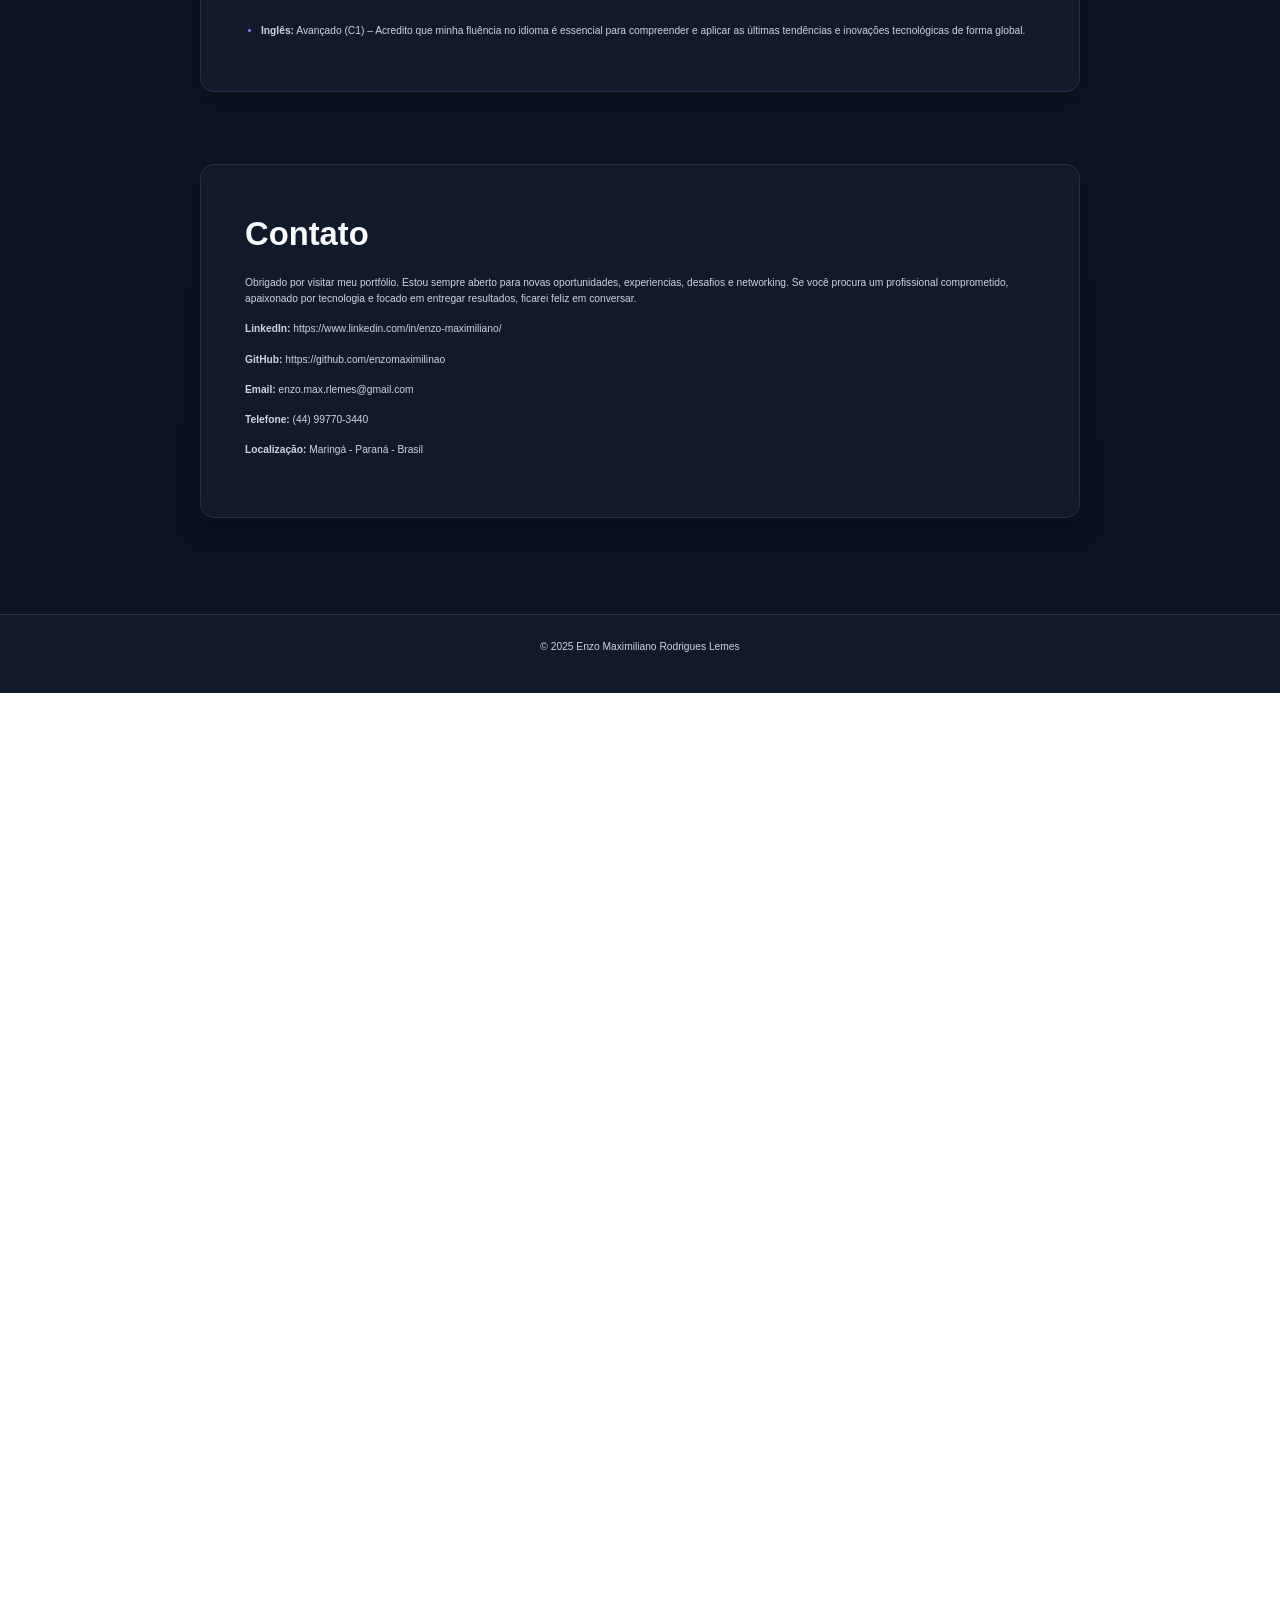
==== commit 4a1e61aa: "Update index.html" ====
--- a/index.html
+++ b/index.html
@@ -13,8 +13,6 @@
     <header>
 
         <div class="header-container">
-
-            
 
             <div class="header-left">
 
@@ -282,7 +280,7 @@
 
             <strong>GitHub:</strong>
 
-            https://github.com/SEU-USUARIO
+            https://github.com/enzomaximilinao
 
         </p>
 
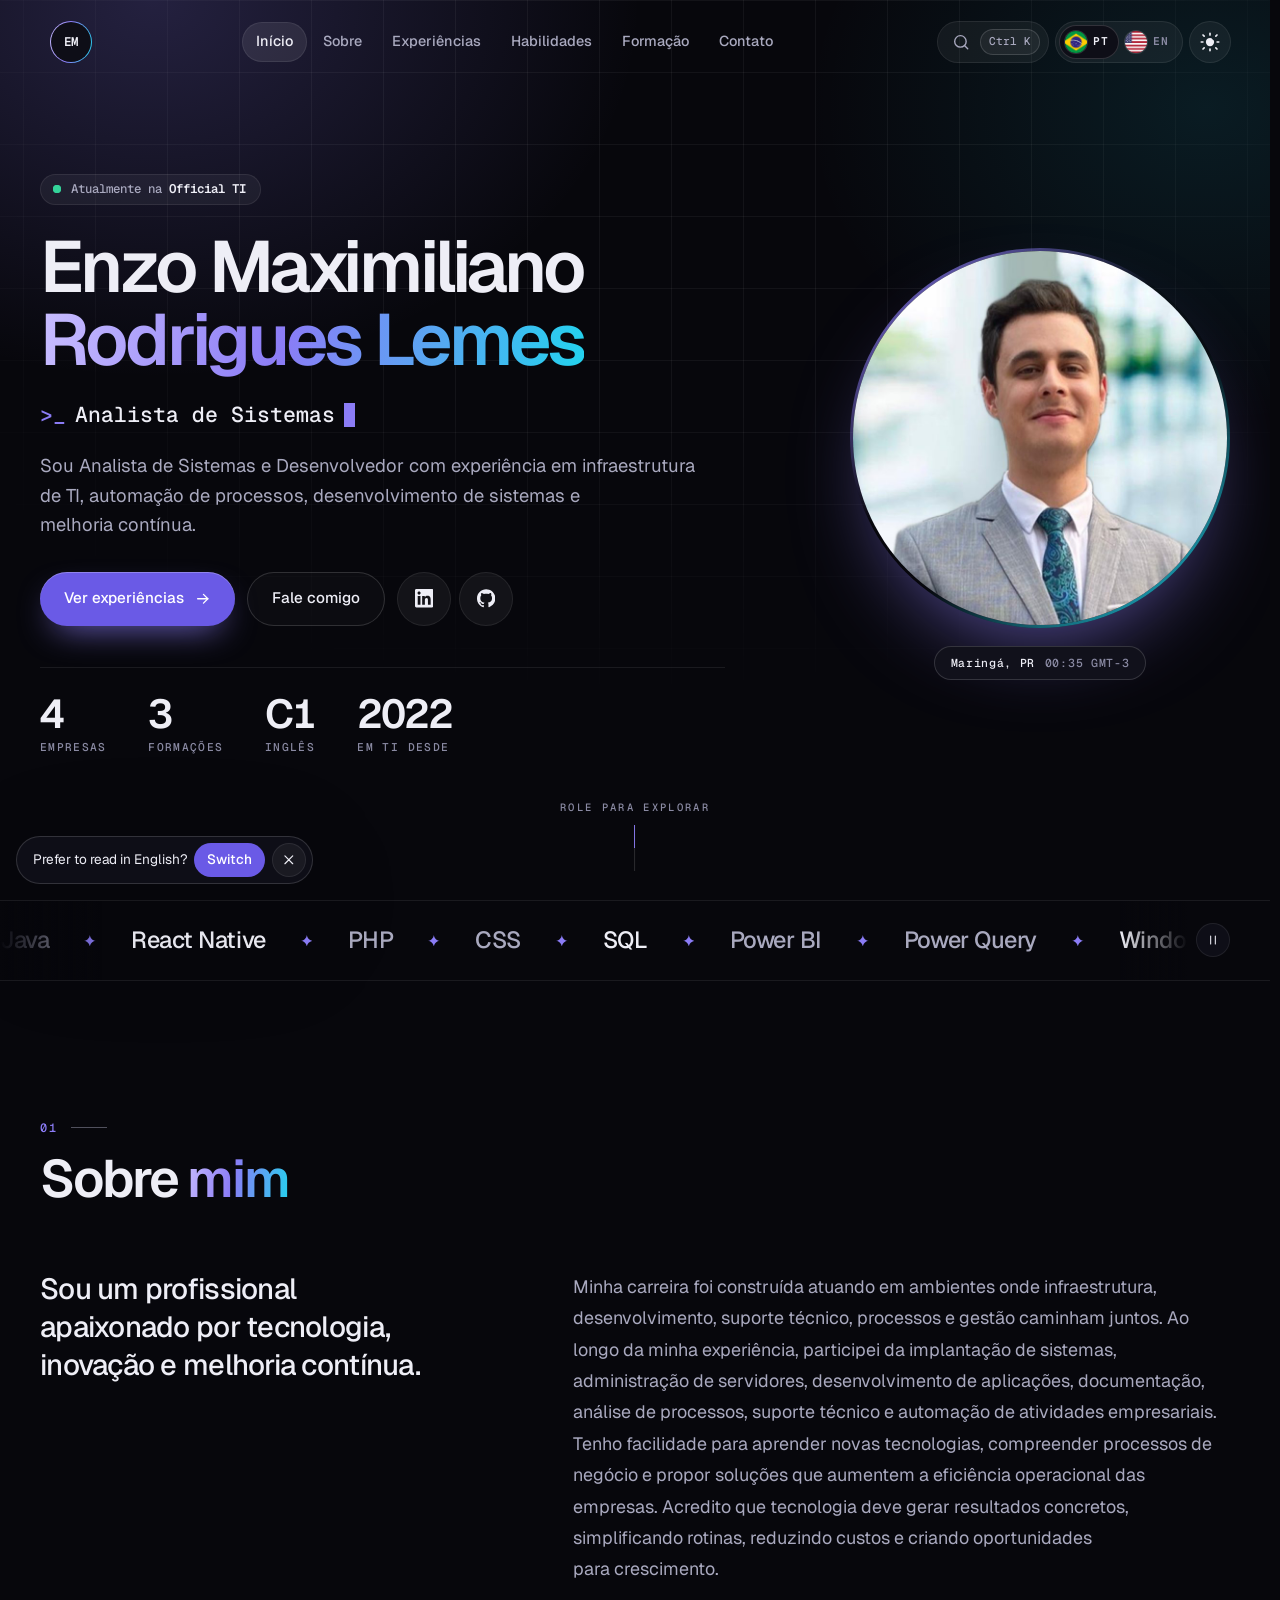
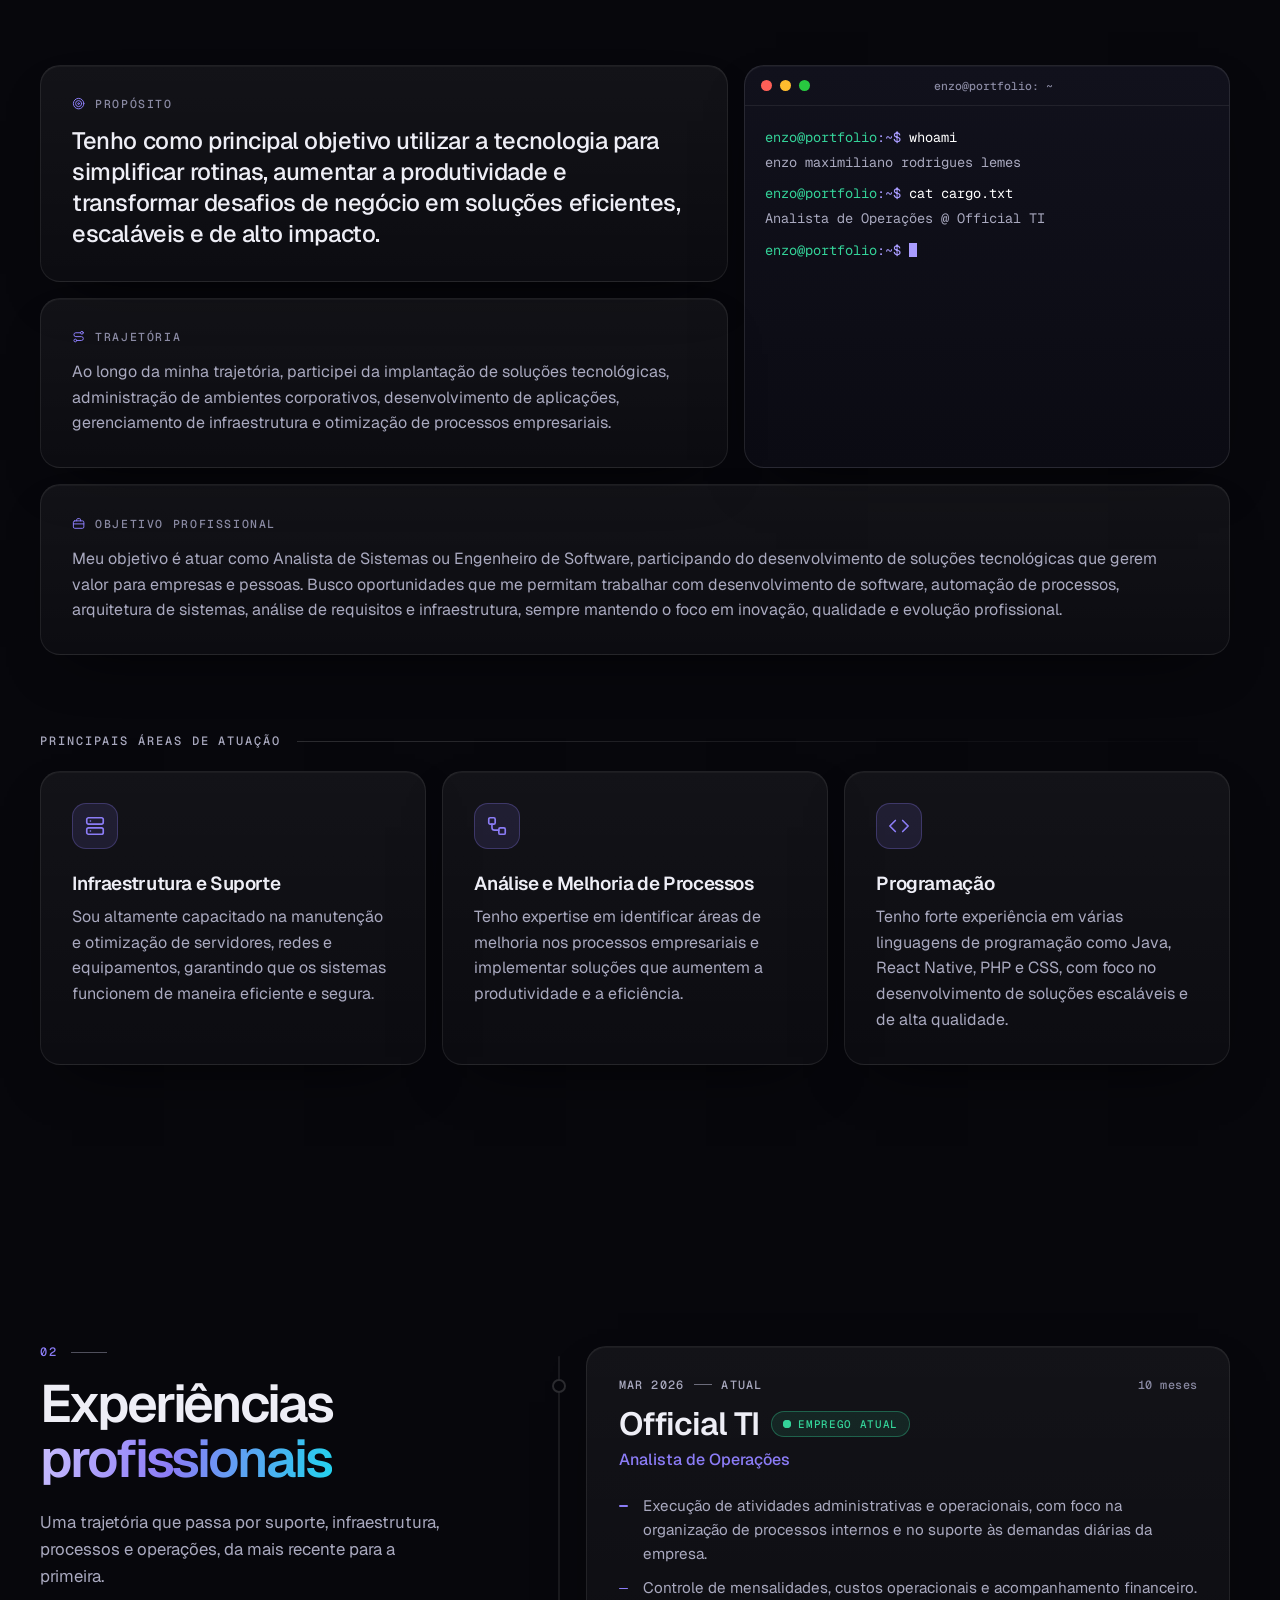
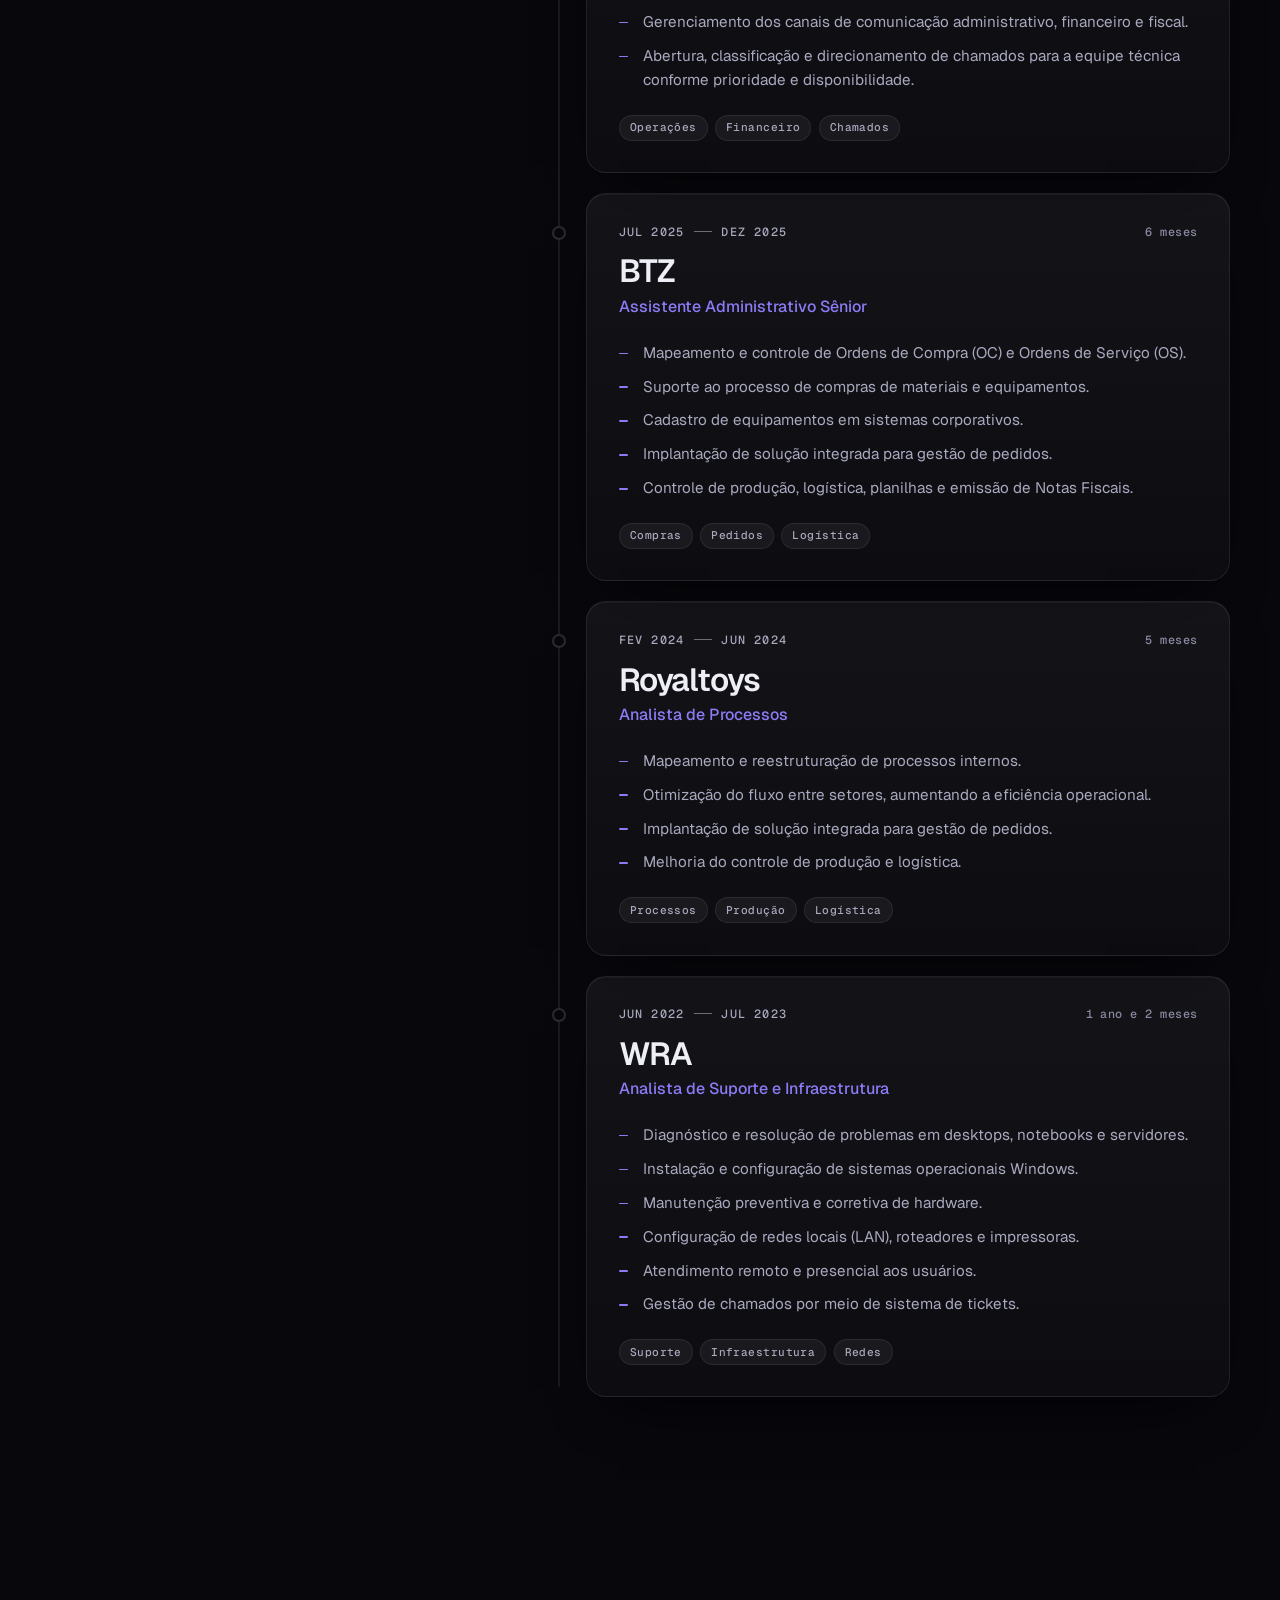
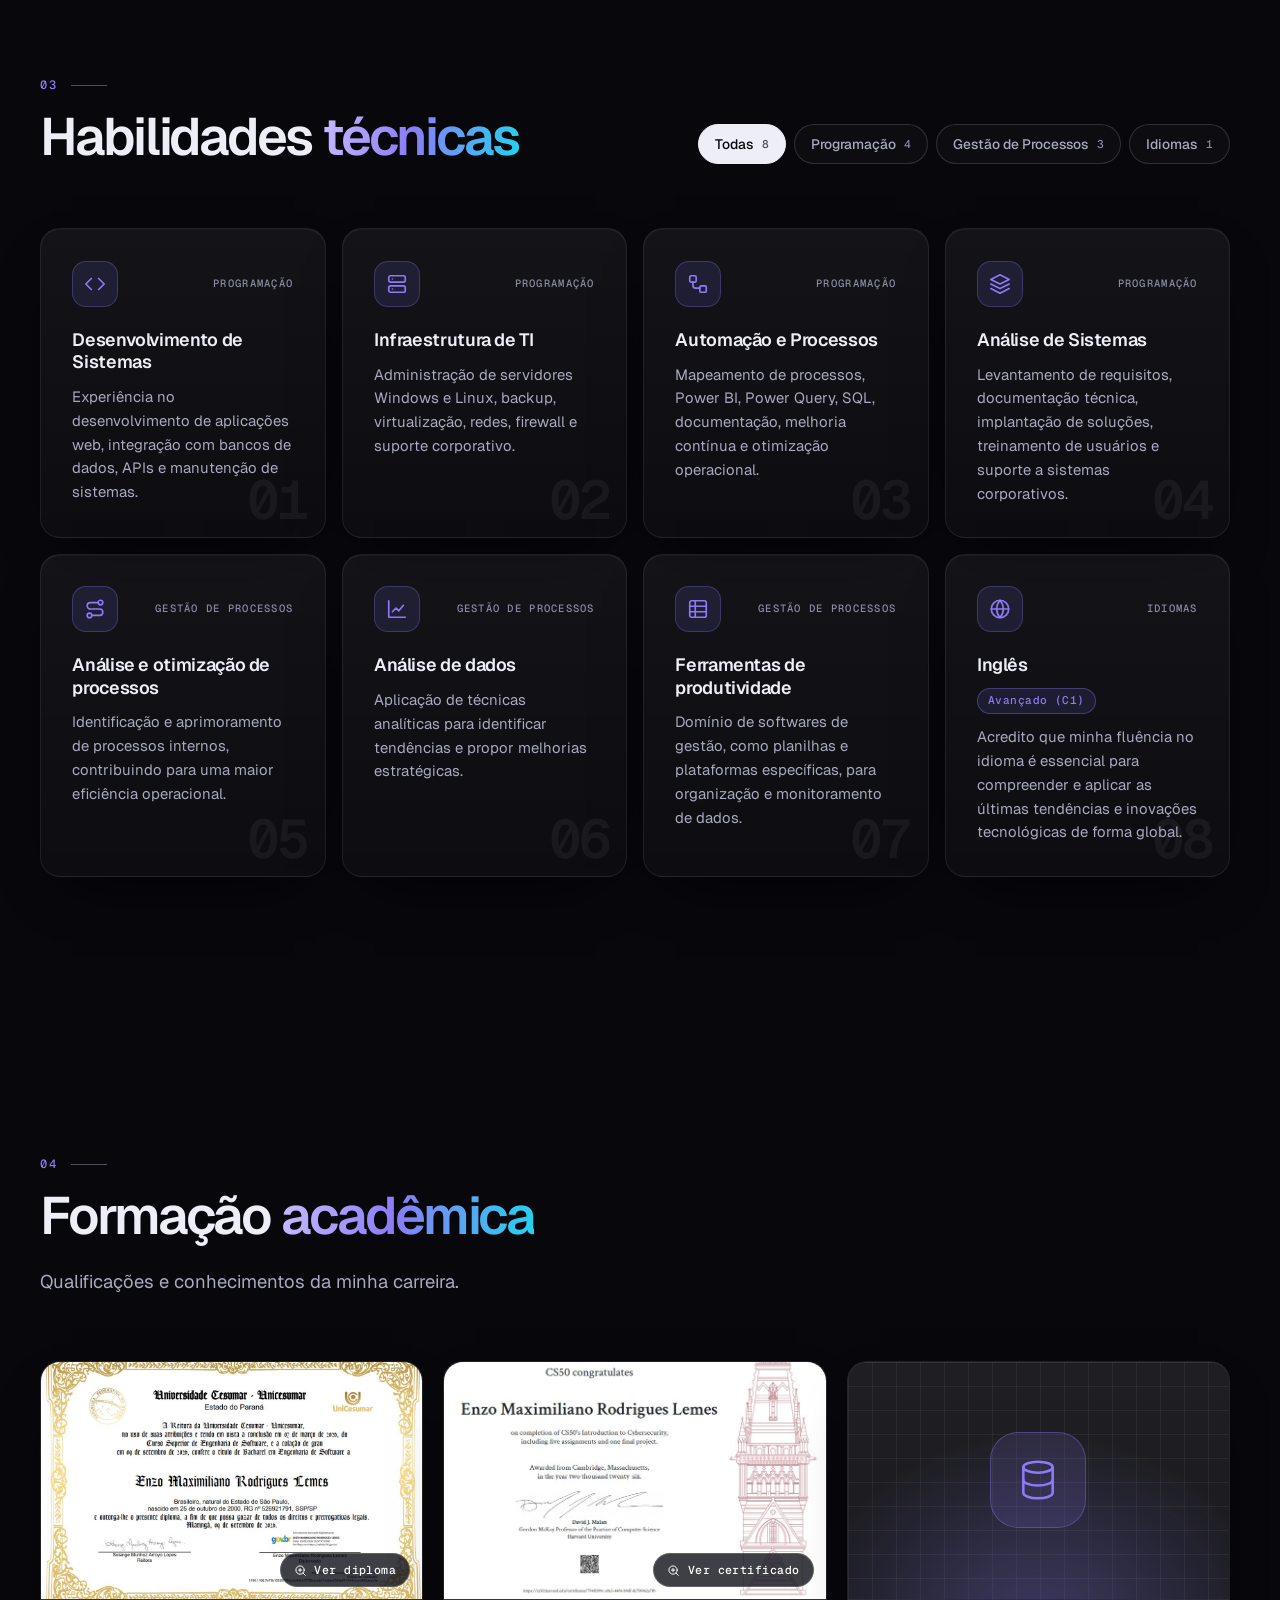
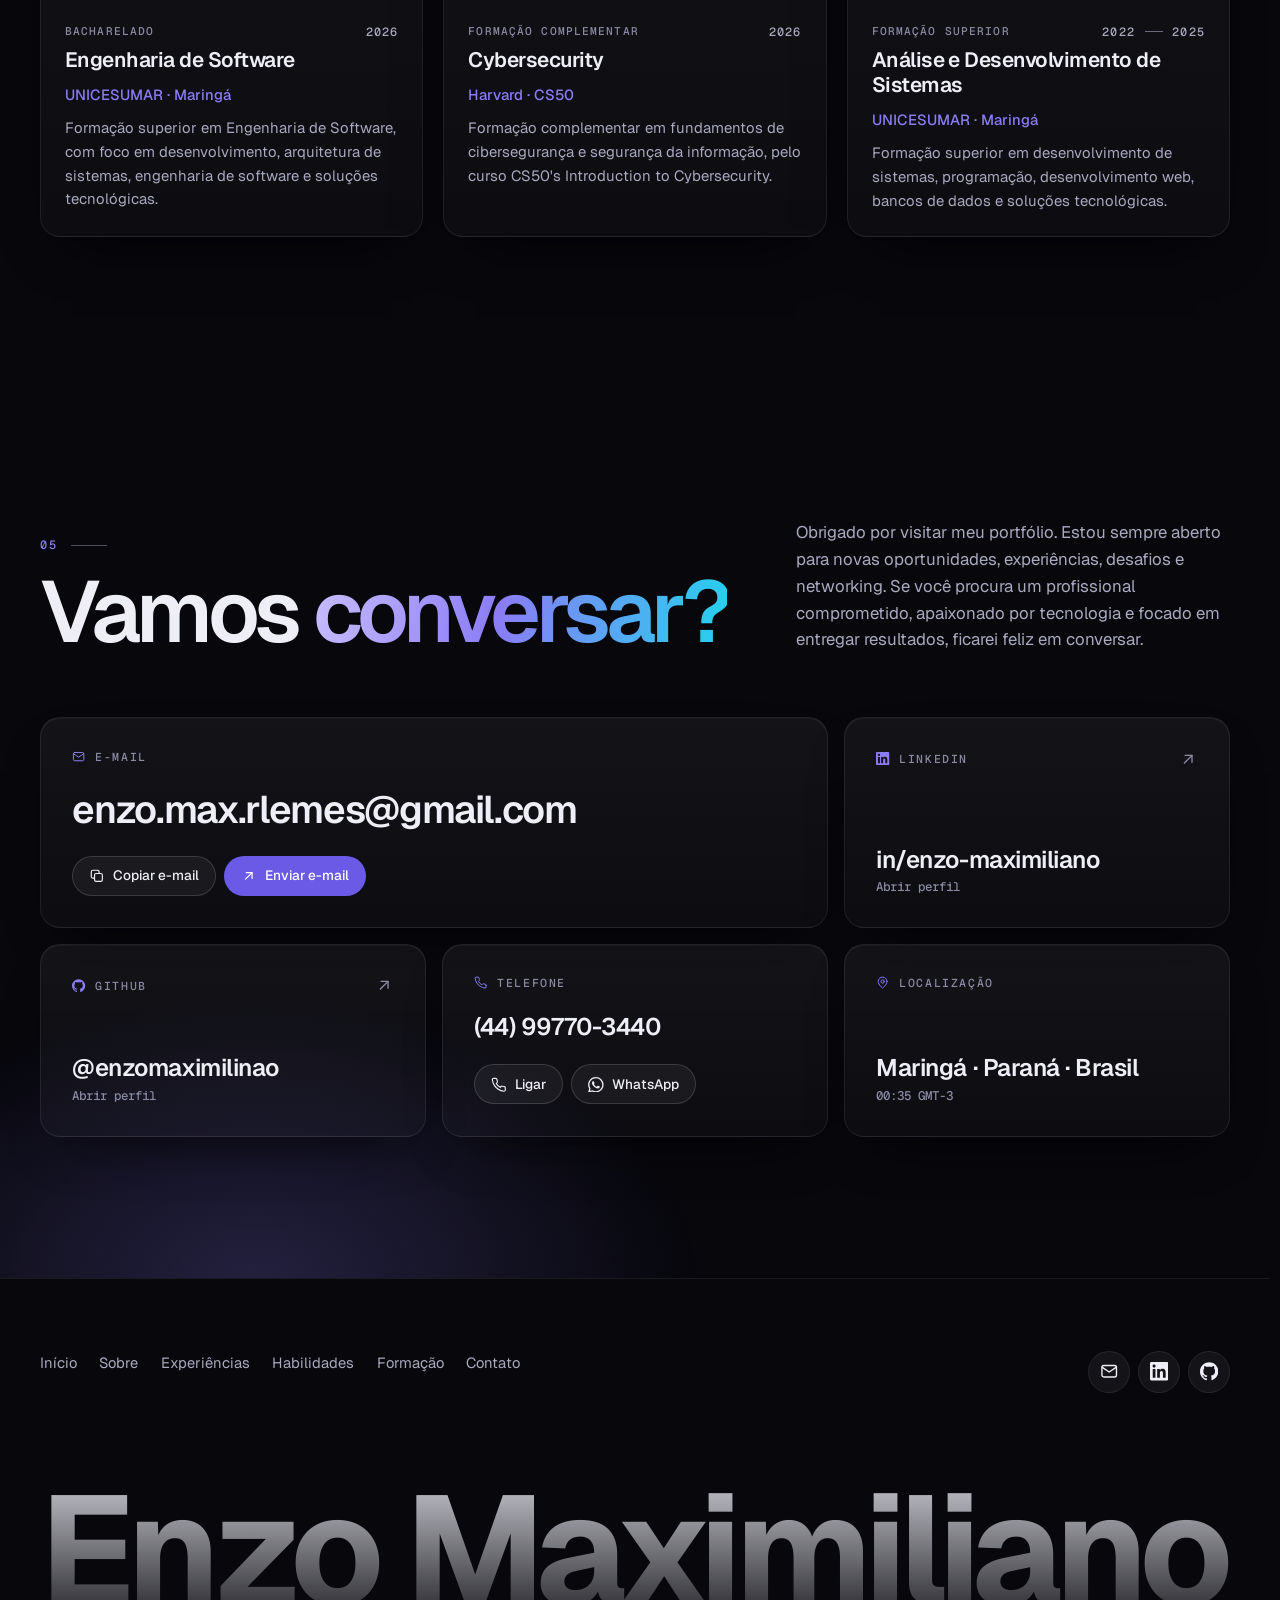
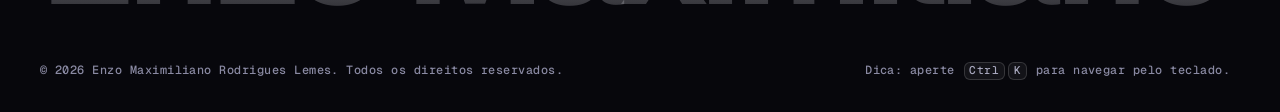
==== commit 1ef6978f: "Aprimoramentos Portifólio aprimorado" ====
--- a/index.html
+++ b/index.html
@@ -1,319 +1,241 @@
 <!DOCTYPE html>
-<html lang="pt-br">
+<html lang="pt-BR" data-theme="dark">
 
 <head>
     <meta charset="UTF-8">
-    <meta name="viewport" content="width=device-width, initial-scale=1.0">
-    <title>Portfólio - Enzo Maximiliano Rodrigues Lemes</title>
+    <meta name="viewport" content="width=device-width, initial-scale=1, viewport-fit=cover">
+
+    <title>Enzo Maximiliano Rodrigues Lemes | Analista de Sistemas e Engenheiro de Software</title>
+    <meta name="description" content="Portfólio de Enzo Maximiliano Rodrigues Lemes, Analista de Sistemas e Engenheiro de Software em Maringá (PR), com experiência em infraestrutura de TI, automação de processos e desenvolvimento de sistemas.">
+    <meta name="author" content="Enzo Maximiliano Rodrigues Lemes">
+    <meta name="color-scheme" content="dark light">
+    <meta name="theme-color" content="#07070c">
+
+    <link rel="alternate" hreflang="pt-BR" href="https://enzomaximilinao.github.io/portf/">
+    <link rel="alternate" hreflang="en" href="https://enzomaximilinao.github.io/portf/?lang=en">
+    <link rel="alternate" hreflang="x-default" href="https://enzomaximilinao.github.io/portf/">
+
+    <!-- Prévia ao compartilhar o link (LinkedIn, WhatsApp, etc.) -->
+    <meta property="og:type" content="profile">
+    <meta property="og:site_name" content="Enzo Maximiliano">
+    <meta property="og:locale" content="pt_BR">
+    <meta property="og:locale:alternate" content="en_US">
+    <meta property="og:url" content="https://enzomaximilinao.github.io/portf/">
+    <meta property="og:title" content="Enzo Maximiliano Rodrigues Lemes | Analista de Sistemas e Engenheiro de Software">
+    <meta property="og:description" content="Infraestrutura de TI, automação de processos e desenvolvimento de sistemas. Maringá, PR.">
+    <meta property="og:image" content="https://enzomaximilinao.github.io/portf/img/og-image.png">
+    <meta property="og:image:width" content="1200">
+    <meta property="og:image:height" content="630">
+    <meta property="og:image:alt" content="Enzo Maximiliano Rodrigues Lemes, Analista de Sistemas e Engenheiro de Software">
+    <meta property="profile:first_name" content="Enzo">
+    <meta property="profile:last_name" content="Maximiliano Rodrigues Lemes">
+    <meta name="twitter:card" content="summary_large_image">
+    <meta name="twitter:title" content="Enzo Maximiliano Rodrigues Lemes | Analista de Sistemas e Engenheiro de Software">
+    <meta name="twitter:description" content="Infraestrutura de TI, automação de processos e desenvolvimento de sistemas. Maringá, PR.">
+    <meta name="twitter:image" content="https://enzomaximilinao.github.io/portf/img/og-image.png">
+
+    <link rel="icon" href="favicon.svg" type="image/svg+xml">
+    <link rel="apple-touch-icon" href="img/apple-touch-icon.png">
+
+    <link rel="preconnect" href="https://fonts.googleapis.com">
+    <link rel="preconnect" href="https://fonts.gstatic.com" crossorigin>
+    <link rel="stylesheet" href="https://fonts.googleapis.com/css2?family=Geist:wght@400..700&family=Geist+Mono:wght@400..600&display=swap">
+    <link rel="preload" as="image" href="img/foto.jpg" fetchpriority="high">
     <link rel="stylesheet" href="style.css">
+
+    <!-- Aplica tema e idioma antes da primeira pintura, sem piscar -->
+    <script>
+        (function () {
+            var root = document.documentElement;
+            var theme = "dark";
+            var lang = "pt";
+            root.classList.add("js");
+            try {
+                if (localStorage.getItem("theme") === "light") theme = "light";
+                var fromUrl = new URLSearchParams(location.search).get("lang");
+                if (fromUrl === "en" || fromUrl === "pt") lang = fromUrl;
+                else if (localStorage.getItem("lang") === "en") lang = "en";
+            } catch (e) {}
+            root.dataset.theme = theme;
+            root.lang = lang === "en" ? "en" : "pt-BR";
+            // Rede de segurança: se o script principal falhar, o conteúdo aparece mesmo assim.
+            setTimeout(function () {
+                if (!window.PORTFOLIO_READY) root.classList.add("failsafe");
+            }, 3000);
+        })();
+    </script>
+
+    <script type="application/ld+json">
+    {
+        "@context": "https://schema.org",
+        "@type": "ProfilePage",
+        "url": "https://enzomaximilinao.github.io/portf/",
+        "mainEntity": {
+            "@type": "Person",
+            "name": "Enzo Maximiliano Rodrigues Lemes",
+            "alternateName": "Enzo Maximiliano",
+            "description": "Analista de Sistemas e Engenheiro de Software em Maringá (PR), com experiência em infraestrutura de TI, automação de processos e desenvolvimento de sistemas.",
+            "image": "https://enzomaximilinao.github.io/portf/img/foto.jpg",
+            "jobTitle": "Analista de Sistemas",
+            "worksFor": { "@type": "Organization", "name": "Official TI" },
+            "address": {
+                "@type": "PostalAddress",
+                "addressLocality": "Maringá",
+                "addressRegion": "PR",
+                "addressCountry": "BR"
+            },
+            "alumniOf": [{ "@type": "CollegeOrUniversity", "name": "UNICESUMAR" }],
+            "knowsLanguage": ["pt-BR", "en"],
+            "sameAs": [
+                "https://www.linkedin.com/in/enzo-maximiliano/",
+                "https://github.com/enzomaximilinao"
+            ]
+        }
+    }
+    </script>
+
+    <script src="conteudo.js" defer></script>
+    <script src="index.js" defer></script>
 </head>
 
 <body>
 
-    <header>
-
-        <div class="header-container">
-
-            <div class="header-left">
-
-                <button class="header-button" id="theme-toggle" aria-label="Alternar tema">
-                    ☀️
+    <a class="skip-link" href="#conteudo" data-i18n="skip">Pular para o conteúdo</a>
+    <div class="progress" id="progress" aria-hidden="true"><span class="progress__bar"></span></div>
+
+
+    <!-- ==========================================================
+         CABEÇALHO
+         ========================================================== -->
+
+    <header class="header is-top" id="header">
+        <div class="header__inner">
+
+            <a class="logo" href="#inicio" aria-label="Enzo Maximiliano Rodrigues Lemes">
+                <span class="logo__mark">EM</span>
+            </a>
+
+            <nav class="nav" data-i18n-aria="menuTitle" aria-label="Navegação">
+                <ul class="nav__list" id="nav-list"></ul>
+                <span class="nav__indicator" aria-hidden="true"></span>
+            </nav>
+
+            <div class="header__actions">
+
+                <button class="kbd-btn" id="palette-btn" type="button" data-i18n-aria="palette" aria-label="Abrir paleta de comandos">
+                    <svg class="icon" viewBox="0 0 24 24" aria-hidden="true"><circle cx="11" cy="11" r="7.5" /><path d="m20.5 20.5-4.2-4.2" /></svg>
+                    <kbd class="kbd-btn__keys" id="palette-keys">Ctrl K</kbd>
                 </button>
 
+                <div class="lang-switch" role="group" data-i18n-aria="language" aria-label="Idioma">
+                    <button class="lang-switch__btn" type="button" data-lang="pt" aria-label="Português">
+                        <img src="img/flag-br.png" alt="" width="22" height="22">
+                        <span>PT</span>
+                    </button>
+                    <button class="lang-switch__btn" type="button" data-lang="en" aria-label="English">
+                        <img src="img/flag-us.png" alt="" width="22" height="22">
+                        <span>EN</span>
+                    </button>
+                    <span class="lang-switch__thumb" aria-hidden="true"></span>
+                </div>
+
+                <button class="icon-btn theme-toggle" id="theme-toggle" type="button" aria-label="Ativar tema claro">
+                    <svg class="theme-toggle__svg" viewBox="0 0 24 24" aria-hidden="true">
+                        <mask id="theme-mask">
+                            <rect x="0" y="0" width="24" height="24" fill="#fff" />
+                            <circle class="theme-toggle__cut" cx="12" cy="12" r="9" fill="#000" />
+                        </mask>
+                        <circle class="theme-toggle__core" cx="12" cy="12" r="9" mask="url(#theme-mask)" />
+                        <g class="theme-toggle__rays">
+                            <path d="M12 1.5v2M12 20.5v2M3.6 3.6l1.4 1.4M19 19l1.4 1.4M1.5 12h2M20.5 12h2M3.6 20.4 5 19M19 5l1.4-1.4" />
+                        </g>
+                    </svg>
+                </button>
+
+                <button class="icon-btn menu-btn" id="menu-btn" type="button" aria-expanded="false" aria-controls="menu" aria-label="Abrir menu">
+                    <span class="menu-btn__lines" aria-hidden="true"><span></span><span></span></span>
+                </button>
+
             </div>
-            <nav>
-
-                <ul>
-
-                    <li><a href="#inicio">Início</a></li>
-
-                    <li><a href="#sobre">Sobre</a></li>
-
-                    <li><a href="#experiencias">Experiências</a></li>
-
-                    <li><a href="#habilidades">Habilidades</a></li>
-
-                    <li><a href="#contato">Contato</a></li>
-
-                </ul>
-
-            </nav>
-
-            <div class="language-switch">
-
-                <a href="index.html">
-                    <img src="img/brasil.png">
-                </a>
-
-                <a href="index en.html">
-                    <img src="img/eua.png">
-                </a>
-
+        </div>
+    </header>
+
+
+    <!-- ==========================================================
+         MENU DO CELULAR
+         ========================================================== -->
+
+    <dialog class="menu" id="menu" data-i18n-aria="menuTitle" aria-label="Navegação">
+        <div class="menu__inner" id="menu-inner"></div>
+    </dialog>
+
+
+    <!-- ==========================================================
+         CONTEÚDO (montado a partir do conteudo.js)
+         ========================================================== -->
+
+    <main id="conteudo" tabindex="-1">
+        <section class="hero" id="inicio"></section>
+        <div class="marquee" id="marquee"></div>
+        <section class="section about" id="sobre"></section>
+        <section class="section experience" id="experiencias"></section>
+        <section class="section skills" id="habilidades"></section>
+        <section class="section education" id="formacao"></section>
+        <section class="section contact" id="contato"></section>
+    </main>
+
+    <footer class="footer" id="footer"></footer>
+
+
+    <!-- ==========================================================
+         ELEMENTOS FLUTUANTES
+         ========================================================== -->
+
+    <a class="to-top" id="to-top" href="#inicio" data-i18n-aria="footer.top" aria-label="Voltar ao topo">
+        <svg class="to-top__ring" viewBox="0 0 48 48" aria-hidden="true">
+            <circle class="to-top__track" cx="24" cy="24" r="21" />
+            <circle class="to-top__value" cx="24" cy="24" r="21" />
+        </svg>
+        <svg class="icon" viewBox="0 0 24 24" aria-hidden="true"><path d="M12 19V5" /><path d="m5 12 7-7 7 7" /></svg>
+    </a>
+
+    <dialog class="palette" id="palette" data-i18n-aria="palette" aria-label="Paleta de comandos">
+        <div class="palette__box">
+            <div class="palette__search">
+                <svg class="icon" viewBox="0 0 24 24" aria-hidden="true"><circle cx="11" cy="11" r="7.5" /><path d="m20.5 20.5-4.2-4.2" /></svg>
+                <input class="palette__input" id="palette-input" type="text" role="combobox" aria-expanded="true"
+                    aria-controls="palette-list" aria-autocomplete="list" autocomplete="off" spellcheck="false">
+                <kbd>esc</kbd>
             </div>
-
+            <ul class="palette__list" id="palette-list" role="listbox" data-i18n-aria="palette" aria-label="Paleta de comandos"></ul>
+            <p class="sr-only" id="palette-status" role="status"></p>
+            <div class="palette__foot" id="palette-foot"></div>
         </div>
-
-    </header>
-
-    <section id="inicio">
-        <img src="profile-pic _1.jpeg" alt="Foto de Enzo" class="foto-perfil">
-        <h1>Enzo Maximiliano Rodrigues Lemes</h1>
-        <h2>Analista de Sistemas | Automação | Infraestrutura | Desenvolvimento</h2>
-        <p>
-        <p>
-            Sou Analista de Sistemas e Desenvolvedor com experiência em infraestrutura de TI,
-            automação de processos, desenvolvimento de sistemas e melhoria contínua.
-
-            Ao longo da minha trajetória, participei da implantação de soluções tecnológicas,
-            administração de ambientes corporativos, desenvolvimento de aplicações,
-            gerenciamento de infraestrutura e otimização de processos empresariais.
-
-            Tenho como principal objetivo utilizar a tecnologia para simplificar rotinas,
-            aumentar a produtividade e transformar desafios de negócio em soluções eficientes,
-            escaláveis e de alto impacto.
-        </p>
-        </p>
-    </section>
-
-    <section id="sobre">
-        <h1>Sobre Mim</h1>
-        <p>
-
-            Sou um profissional apaixonado por tecnologia, inovação e melhoria contínua.
-
-            Minha carreira foi construída atuando em ambientes onde infraestrutura,
-            desenvolvimento, suporte técnico, processos e gestão caminham juntos.
-
-            Ao longo da minha experiência participei da implantação de sistemas,
-            administração de servidores, desenvolvimento de aplicações, documentação,
-            análise de processos, suporte técnico e automação de atividades
-            empresariais.
-
-            Tenho facilidade para aprender novas tecnologias, compreender processos de negócio
-            e propor soluções que aumentem a eficiência operacional das empresas.
-
-            Acredito que tecnologia deve gerar resultados concretos, simplificando rotinas,
-            reduzindo custos e criando oportunidades para crescimento.
-
-        </p>
-        <h2>Objetivo</h2>
-        <p>
-
-            Meu objetivo é atuar como Analista de Sistemas ou Engenheiro de Software,
-            participando do desenvolvimento de soluções tecnológicas que gerem valor para
-            empresas e pessoas.
-
-            Busco oportunidades que me permitam trabalhar com desenvolvimento de software,
-            automação de processos, arquitetura de sistemas, análise de requisitos e
-            infraestrutura, sempre mantendo o foco em inovação, qualidade e evolução
-            profissional.
-
-        </p>
-        <h3>Habilidades Principais</h3>
-        <ul>
-            <li><strong>Infraestrutura e Suporte:</strong> Sou altamente capacitado na manutenção e otimização de
-                servidores, redes e equipamentos, garantindo que os sistemas funcionem de maneira eficiente e segura.
-            </li>
-            <li><strong>Análise e Melhoria de Processos:</strong> Tenho expertise em identificar áreas de melhoria nos
-                processos empresariais e implementar soluções que aumentem a produtividade e a eficiência.</li>
-            <li><strong>Programação:</strong> Tenho forte experiência em várias linguagens de programação como Java,
-                React Native, PHP, e CSS, com foco no desenvolvimento de soluções escaláveis e de alta qualidade.</li>
-        </ul>
-    </section>
-
-    <section id="experiencias">
-        <h1>Experiencias Realizados</h1>
-
-        <div class="experiencia-item">
-            <h3>Official TI</h3>
-            <span class="cargo">Analista de Operações</span>
-            <span class="periodo">Março 2026 - Atual</span>
-
-            <ul>
-                <li>Execução de atividades administrativas e operacionais, com foco na organização de processos internos
-                    e no suporte às demandas diárias da empresa.</li>
-                <li>Controle de mensalidades, custos operacionais e acompanhamento financeiro.</li>
-                <li>Gerenciamento dos canais de comunicação administrativo, financeiro e fiscal.</li>
-                <li>Abertura, classificação e direcionamento de chamados para a equipe técnica conforme prioridade e
-                    disponibilidade.</li>
-            </ul>
+    </dialog>
+
+    <dialog class="lightbox" id="lightbox">
+        <figure class="lightbox__figure">
+            <div class="lightbox__stage" id="lightbox-stage">
+                <img class="lightbox__img" id="lightbox-img" src="data:," alt="">
+            </div>
+            <figcaption class="lightbox__caption" id="lightbox-caption"></figcaption>
+        </figure>
+        <button class="icon-btn lightbox__close" id="lightbox-close" type="button" data-i18n-aria="lightbox.close" aria-label="Fechar" autofocus>
+            <svg class="icon" viewBox="0 0 24 24" aria-hidden="true"><path d="M18 6 6 18M6 6l12 12" /></svg>
+        </button>
+    </dialog>
+
+    <div class="toast" id="toast" role="status" aria-live="polite"></div>
+    <div class="suggest" id="suggest" hidden></div>
+    <canvas class="rain" id="rain" aria-hidden="true"></canvas>
+
+    <noscript>
+        <div class="noscript">
+            <p>Este portfólio precisa de JavaScript para ser exibido. Contato: enzo.max.rlemes@gmail.com</p>
+            <p lang="en">This portfolio needs JavaScript to be displayed. Contact: enzo.max.rlemes@gmail.com</p>
         </div>
-
-        <div class="experiencia-item">
-            <h3>BTZ</h3>
-            <span class="cargo">Assistente Administrativo Sênior</span>
-            <span class="periodo">Julho 2025 - Dezembro 2025</span>
-
-            <ul>
-                <li>Mapeamento e controle de Ordens de Compra (OC) e Ordens de Serviço (OS).</li>
-                <li>Suporte ao processo de compras de materiais e equipamentos.</li>
-                <li>Cadastro de equipamentos em sistemas corporativos.</li>
-                <li>Implantação de solução integrada para gestão de pedidos.</li>
-                <li>Controle de produção, logística, planilhas e emissão de Notas Fiscais.</li>
-            </ul>
-        </div>
-
-        <div class="experiencia-item">
-            <h3>Royaltoys</h3>
-            <span class="cargo">Analista de Processos</span>
-            <span class="periodo">Fevereiro 2024 - Junho 2024</span>
-
-            <ul>
-                <li>Mapeamento e reestruturação de processos internos.</li>
-                <li>Otimização do fluxo entre setores, aumentando a eficiência operacional.</li>
-                <li>Implantação de solução integrada para gestão de pedidos.</li>
-                <li>Melhoria do controle de produção e logística.</li>
-            </ul>
-        </div>
-
-        <div class="experiencia-item">
-            <h3>WRA</h3>
-            <span class="cargo">Analista de Suporte e Infraestrutura</span>
-            <span class="periodo">Junho 2022 - Julho 2023</span>
-
-            <ul>
-                <li>Diagnóstico e resolução de problemas em desktops, notebooks e servidores.</li>
-                <li>Instalação e configuração de sistemas operacionais Windows.</li>
-                <li>Manutenção preventiva e corretiva de hardware.</li>
-                <li>Configuração de redes locais (LAN), roteadores e impressoras.</li>
-                <li>Atendimento remoto e presencial aos usuários.</li>
-                <li>Gestão de chamados por meio de sistema de tickets.</li>
-            </ul>
-        </div>
-
-        </div>
-    </section>
-
-    <section id="habilidades">
-        <h1>Habilidades Técnicas</h1>
-
-        <h2>Programação</h2>
-        <ul>
-
-            <li>
-
-                <strong>Desenvolvimento de Sistemas:</strong>
-
-                Experiência no desenvolvimento de aplicações web,
-                integração com bancos de dados, APIs e manutenção de sistemas.
-
-            </li>
-
-            <li>
-
-                <strong>Infraestrutura de TI:</strong>
-
-                Administração de servidores Windows e Linux,
-                backup, virtualização, redes, firewall e suporte corporativo.
-
-            </li>
-
-            <li>
-
-                <strong>Automação e Processos:</strong>
-
-                Mapeamento de processos,
-                Power BI,
-                Power Query,
-                SQL,
-                documentação,
-                melhoria contínua
-                e otimização operacional.
-
-            </li>
-
-            <li>
-
-                <strong>Análise de Sistemas:</strong>
-
-                Levantamento de requisitos,
-                documentação técnica,
-                implantação de soluções,
-                treinamento de usuários
-                e suporte a sistemas corporativos.
-
-            </li>
-
-        </ul>
-        <h2>Gestão de Processos</h2>
-        <ul>
-            <li><strong>Análise e otimização de processos:</strong> Identificação e aprimoramento de processos internos,
-                contribuindo para uma maior eficiência operacional.</li>
-            <li><strong>Análise de dados:</strong> Aplicação de técnicas analíticas para identificar tendências e propor
-                melhorias estratégicas.</li>
-            <li><strong>Ferramentas de produtividade:</strong> Domínio de softwares de gestão, como planilhas e
-                plataformas específicas, para organização e monitoramento de dados.</li>
-        </ul>
-
-        <h2>Idiomas</h2>
-        <ul>
-            <li><strong>Inglês:</strong> Avançado (C1) – Acredito que minha fluência no idioma é essencial para
-                compreender e aplicar as últimas tendências e inovações tecnológicas de forma global.</li>
-        </ul>
-    </section>
-
-    <section id="contato">
-        <h1>Contato</h1>
-
-        <p>
-
-            Obrigado por visitar meu portfólio.
-
-            Estou sempre aberto para novas oportunidades,
-            experiencias, desafios e networking.
-
-            Se você procura um profissional comprometido,
-            apaixonado por tecnologia
-            e focado em entregar resultados,
-            ficarei feliz em conversar.
-
-        </p>
-        <p>
-
-            <strong>LinkedIn:</strong>
-
-            https://www.linkedin.com/in/enzo-maximiliano/
-
-        </p>
-
-        <p>
-
-            <strong>GitHub:</strong>
-
-            https://github.com/enzomaximilinao
-
-        </p>
-
-        <p>
-
-            <strong>Email:</strong>
-
-            enzo.max.rlemes@gmail.com
-
-        </p>
-
-        <p>
-
-            <strong>Telefone:</strong>
-
-            (44) 99770-3440
-
-        </p>
-
-        <p>
-
-            <strong>Localização:</strong>
-
-            Maringá - Paraná - Brasil
-
-        </p>
-    </section>
-
-    <footer>
-        <p>&copy; 2025 Enzo Maximiliano Rodrigues Lemes</p>
-    </footer>
-
-    <script src="index.js"></script>
+    </noscript>
+
 </body>
 
-</html>+</html>
--- a/style.css
+++ b/style.css
@@ -1,12 +1,7 @@
 /* ==========================================================
-   RESET
+   PORTFÓLIO · ESTILOS
+   Tema escuro é o padrão; o claro troca só as variáveis.
    ========================================================== */
-
-* {
-    margin: 0;
-    padding: 0;
-    box-sizing: border-box;
-}
 
 
 /* ==========================================================
@@ -14,643 +9,1567 @@
    ========================================================== */
 
 :root {
-
-    /* ---------- DARK MODE ---------- */
-
-    --bg: #0b1220;
-    --bg2: #111a2b;
-    --card: #111a2b;
-
-    --text: #f8fafc;
-    --text2: #cbd5e1;
-    --text3: #94a3b8;
-
-    --primary: #8b7cf6;
-    --primary-hover: #6d5ce7;
-
-    --border: #243149;
-
-    --shadow: rgba(0, 0, 0, .30);
-
-    --header-bg: rgba(11, 18, 32, .95);
-
-    --body-gradient:
-        linear-gradient(180deg,
-            #0b1220,
-            #111a2b,
-            #0b1220);
-
-    --icon-bg: #2b255f;
-
-    --radius: 18px;
+    --font-sans: "Geist", ui-sans-serif, system-ui, -apple-system, "Segoe UI", Roboto, sans-serif;
+    --font-mono: "Geist Mono", ui-monospace, SFMono-Regular, Menlo, Consolas, monospace;
+
+    /* ---------- TEMA ESCURO ---------- */
+
+    --bg: #07070c;
+    --bg-elev: #0e0e17;
+    --surface: rgb(255 255 255 / 0.025);
+    --surface-2: rgb(255 255 255 / 0.05);
+    --surface-3: rgb(255 255 255 / 0.085);
+    --line: rgb(255 255 255 / 0.08);
+    --line-2: rgb(255 255 255 / 0.15);
+
+    --text: #eeeef6;
+    --text-2: #a9a9bf;
+    --text-3: #8a8aa3;
+
+    --accent: #8b7cf6;
+    --accent-rgb: 139 124 246;
+    --accent-2: #22d3ee;
+    --ok: #34d399;
+    --ok-rgb: 52 211 153;
+    --btn-bg: #6a5ae6;
+
+    --grad: linear-gradient(100deg, #c9beff 0%, #8b7cf6 45%, #22d3ee 100%);
+    --glow-1: rgb(139 124 246 / 0.22);
+    --glow-2: rgb(34 211 238 / 0.1);
+    --grid-line: rgb(255 255 255 / 0.05);
+    --glass: rgb(14 14 23 / 0.94);
+    --chip-bg: #11111b;
+    --card-shadow: inset 0 1px 0 rgb(255 255 255 / 0.04), 0 24px 60px -32px rgb(0 0 0 / 0.9);
+    --pop-shadow: 0 40px 120px -20px rgb(0 0 0 / 0.75);
+
+    --radius-sm: 12px;
+    --radius: 20px;
+    --radius-lg: 28px;
+
+    --container: 1200px;
+    --gutter: clamp(1rem, 4vw, 2.5rem);
+    --header-h: 60px;
+    --section-space: clamp(5rem, 11vw, 9rem);
+
+    --ease-out: cubic-bezier(0.16, 1, 0.3, 1);
+    --ease-in-out: cubic-bezier(0.65, 0, 0.35, 1);
+
+    color-scheme: dark;
 }
 
 
 /* ==========================================================
-   LIGHT MODE
+   TEMA CLARO
    ========================================================== */
 
-body.light-mode {
-
-    --bg: #f1f3f7;
-    --bg2: #f8f9fb;
-    --card: #ffffff;
-
-    --text: #172033;
-    --text2: #3f4a5d;
-    --text3: #64748b;
-
-    --primary: #5146d8;
-    --primary-hover: #4338ca;
-
-    --border: #d6dae3;
-
-    --shadow: rgba(15, 23, 42, .12);
-
-    --header-bg: rgba(248, 249, 251, .95);
-
-    --body-gradient:
-        linear-gradient(180deg,
-            #f5f6f9,
-            #eef0f5,
-            #f5f6f9);
-
-    --icon-bg: #e4ddff;
+[data-theme="light"] {
+    --bg: #f6f6fa;
+    --bg-elev: #ffffff;
+    --surface: rgb(255 255 255 / 0.7);
+    --surface-2: rgb(255 255 255 / 0.9);
+    --surface-3: rgb(20 20 60 / 0.06);
+    --line: rgb(20 20 60 / 0.09);
+    --line-2: rgb(20 20 60 / 0.16);
+
+    --text: #0c0c18;
+    --text-2: #4b4b63;
+    --text-3: #6a6a82;
+
+    --accent: #5146d8;
+    --accent-rgb: 81 70 216;
+    --accent-2: #0e7490;
+    --ok: #047857;
+    --ok-rgb: 4 120 87;
+    --btn-bg: #5146d8;
+
+    --grad: linear-gradient(100deg, #7a6af0 0%, #5146d8 45%, #0891b2 100%);
+    --glow-1: rgb(129 112 246 / 0.18);
+    --glow-2: rgb(34 211 238 / 0.12);
+    --grid-line: rgb(20 20 60 / 0.06);
+    --glass: rgb(255 255 255 / 0.94);
+    --chip-bg: #ffffff;
+    --card-shadow: 0 1px 2px rgb(20 20 60 / 0.04), 0 24px 50px -34px rgb(20 20 60 / 0.35);
+    --pop-shadow: 0 40px 100px -30px rgb(20 20 60 / 0.4);
+
+    color-scheme: light;
 }
 
 
 /* ==========================================================
-   GERAL
+   BASE
    ========================================================== */
 
+*,
+*::before,
+*::after {
+    box-sizing: border-box;
+    margin: 0;
+    padding: 0;
+}
+
 html {
-
+    -webkit-text-size-adjust: 100%;
+    text-size-adjust: 100%;
     scroll-behavior: smooth;
-
-    scroll-padding-top: 95px;
-}
-
+    scroll-padding-top: 96px;
+    scrollbar-gutter: stable;
+    scrollbar-width: thin;
+    scrollbar-color: rgb(var(--accent-rgb) / 0.45) transparent;
+}
+
+html.has-dialog {
+    overflow: hidden;
+}
 
 body {
-
-    zoom: 0.8;
-    
-    font-family:
-        'Segoe UI',
-        Tahoma,
-        Geneva,
-        Verdana,
-        sans-serif;
-
-    background: var(--body-gradient);
-
+    min-height: 100vh;
+    background: var(--bg);
     color: var(--text);
-
-    line-height: 1.55;
-
+    font-family: var(--font-sans);
+    font-size: 1rem;
+    line-height: 1.6;
+    overflow-x: clip;
+    -webkit-font-smoothing: antialiased;
+    -moz-osx-font-smoothing: grayscale;
+}
+
+img,
+svg,
+canvas {
+    display: block;
+    max-width: 100%;
+}
+
+img {
+    height: auto;
+}
+
+a {
+    color: inherit;
+    text-decoration: none;
+}
+
+button,
+input {
+    font: inherit;
+    color: inherit;
+}
+
+button {
+    background: none;
+    border: 0;
+    cursor: pointer;
+}
+
+ul,
+ol {
+    list-style: none;
+}
+
+::selection {
+    background: rgb(var(--accent-rgb) / 0.35);
+    color: var(--text);
+}
+
+:focus-visible {
+    outline: 2px solid var(--accent);
+    outline-offset: 3px;
+    border-radius: 6px;
+}
+
+main:focus,
+section:focus {
+    outline: none;
+}
+
+kbd {
+    display: inline-flex;
+    align-items: center;
+    justify-content: center;
+    min-width: 1.6em;
+    height: 1.6em;
+    padding: 0 0.4em;
+    border-radius: 6px;
+    border: 1px solid var(--line-2);
+    background: var(--surface-2);
+    color: var(--text-2);
+    font: 500 0.7rem/1 var(--font-mono);
+}
+
+
+/* ==========================================================
+   UTILITÁRIOS
+   ========================================================== */
+
+.container {
+    width: min(100% - 2 * var(--gutter), var(--container));
+    margin-inline: auto;
+}
+
+.sr-only {
+    position: absolute !important;
+    width: 1px;
+    height: 1px;
+    padding: 0;
+    margin: -1px;
+    overflow: hidden;
+    clip: rect(0 0 0 0);
+    white-space: nowrap;
+    border: 0;
+}
+
+.skip-link {
+    position: fixed;
+    top: 12px;
+    left: 12px;
+    z-index: 300;
+    padding: 10px 16px;
+    border-radius: 999px;
+    background: var(--text);
+    color: var(--bg);
+    font-weight: 600;
+    opacity: 0;
+    transform: translateY(-160%);
     transition:
-        background .35s ease,
-        color .35s ease;
-}
-
-
-.container {
-
+        transform 0.3s var(--ease-out),
+        opacity 0.2s;
+}
+
+.skip-link:focus {
+    opacity: 1;
+    transform: none;
+}
+
+.icon {
+    width: 1.15em;
+    height: 1.15em;
+    flex: none;
+    fill: none;
+    stroke: currentColor;
+    stroke-width: 1.8;
+    stroke-linecap: round;
+    stroke-linejoin: round;
+}
+
+.icon--fill {
+    fill: currentColor;
+    stroke: none;
+}
+
+/* Destaque colorido nos títulos (sem itálico). */
+em {
+    font-style: normal;
+    background: var(--grad);
+    -webkit-background-clip: text;
+    background-clip: text;
+    color: transparent;
+}
+
+
+/* ==========================================================
+   BARRA DE PROGRESSO
+   ========================================================== */
+
+.progress {
+    position: fixed;
+    inset: 0 0 auto;
+    z-index: 100;
+    height: 2px;
+    pointer-events: none;
+}
+
+.progress__bar {
+    display: block;
+    height: 100%;
+    background: var(--grad);
+    transform-origin: 0 50%;
+    transform: scaleX(var(--p, 0));
+}
+
+
+/* ==========================================================
+   CABEÇALHO
+   ========================================================== */
+
+.header {
+    position: fixed;
+    inset: 0 0 auto;
+    z-index: 80;
+    padding: max(12px, env(safe-area-inset-top)) var(--gutter) 0;
+    pointer-events: none;
+    transition: transform 0.4s var(--ease-out);
+}
+
+.header.is-hidden {
+    transform: translateY(calc(-100% - 16px));
+}
+
+.header__inner {
+    display: flex;
+    align-items: center;
+    justify-content: space-between;
+    gap: 0.75rem;
+    max-width: var(--container);
+    height: var(--header-h);
+    margin: 0 auto;
+    padding: 0 8px 0 9px;
+    border-radius: 999px;
+    border: 1px solid var(--line);
+    background: var(--glass);
+    box-shadow: 0 16px 40px -24px rgb(0 0 0 / 0.55);
+    pointer-events: auto;
+    transition:
+        background-color 0.3s,
+        border-color 0.3s,
+        box-shadow 0.3s;
+}
+
+.header.is-top .header__inner {
+    background: transparent;
+    border-color: transparent;
+    box-shadow: none;
+}
+
+.logo {
+    display: grid;
+    place-items: center;
+    width: 42px;
+    height: 42px;
+    flex: none;
+    border-radius: 50%;
+    border: 1.5px solid transparent;
+    background:
+        linear-gradient(var(--bg-elev), var(--bg-elev)) padding-box,
+        var(--grad) border-box;
+}
+
+.logo__mark {
+    font: 600 0.78rem/1 var(--font-mono);
+    letter-spacing: 0.04em;
+}
+
+.nav {
+    position: relative;
+    display: none;
+}
+
+.nav__list {
+    display: flex;
+    gap: 2px;
+}
+
+.nav__link {
+    position: relative;
+    z-index: 1;
+    display: block;
+    padding: 8px 14px;
+    border-radius: 999px;
+    color: var(--text-2);
+    font-size: 0.9rem;
+    font-weight: 500;
+    transition: color 0.2s;
+}
+
+.nav__link:hover,
+.nav__link[aria-current="true"] {
+    color: var(--text);
+}
+
+.nav__indicator {
+    position: absolute;
+    top: 0;
+    left: 0;
+    width: var(--w, 0px);
+    height: 100%;
+    border-radius: 999px;
+    background: var(--surface-3);
+    border: 1px solid var(--line);
+    opacity: 0;
+    transform: translateX(var(--x, 0px));
+    transition:
+        transform 0.4s var(--ease-out),
+        width 0.4s var(--ease-out),
+        opacity 0.2s;
+}
+
+.nav__indicator.is-on {
+    opacity: 1;
+}
+
+.header__actions {
+    display: flex;
+    align-items: center;
+    gap: 6px;
+}
+
+.icon-btn {
+    display: inline-grid;
+    place-items: center;
+    width: 42px;
+    height: 42px;
+    flex: none;
+    border-radius: 50%;
+    border: 1px solid var(--line);
+    background: var(--surface-2);
+    color: var(--text);
+    transition:
+        background-color 0.2s,
+        border-color 0.2s;
+}
+
+.icon-btn:hover {
+    background: var(--surface-3);
+    border-color: var(--line-2);
+}
+
+.kbd-btn {
+    display: none;
+    align-items: center;
+    gap: 10px;
+    height: 42px;
+    padding: 0 8px 0 14px;
+    border-radius: 999px;
+    border: 1px solid var(--line);
+    background: var(--surface-2);
+    color: var(--text-2);
+    transition:
+        background-color 0.2s,
+        color 0.2s,
+        border-color 0.2s;
+}
+
+.kbd-btn:hover {
+    color: var(--text);
+    background: var(--surface-3);
+    border-color: var(--line-2);
+}
+
+.kbd-btn__keys {
+    height: 26px;
+    padding: 0 8px;
+    border-radius: 999px;
+}
+
+
+/* ---------- IDIOMA ---------- */
+
+.lang-switch {
+    position: relative;
+    display: flex;
+    padding: 3px;
+    border-radius: 999px;
+    border: 1px solid var(--line);
+    background: var(--surface-2);
+}
+
+.lang-switch__btn {
+    position: relative;
+    z-index: 1;
+    display: flex;
+    flex: 1;
+    align-items: center;
+    gap: 6px;
+    height: 34px;
+    padding: 0 10px 0 6px;
+    border-radius: 999px;
+    color: var(--text-3);
+    font: 600 0.7rem/1 var(--font-mono);
+    letter-spacing: 0.08em;
+    transition: color 0.2s;
+}
+
+.lang-switch__btn img {
+    width: 22px;
+    height: 22px;
+    border-radius: 50%;
+    object-fit: cover;
+    box-shadow: 0 0 0 1px var(--line-2);
+}
+
+.lang-switch__btn[aria-pressed="true"] {
+    color: var(--text);
+}
+
+.lang-switch__thumb {
+    position: absolute;
+    top: 3px;
+    bottom: 3px;
+    left: 3px;
+    width: calc(50% - 3px);
+    border-radius: 999px;
+    background: var(--bg-elev);
+    border: 1px solid var(--line-2);
+    transition: transform 0.35s var(--ease-out);
+}
+
+html[lang="en"] .lang-switch__thumb {
+    transform: translateX(100%);
+}
+
+
+/* ---------- BOTÃO DE TEMA (sol e lua) ---------- */
+
+.theme-toggle__svg {
+    width: 20px;
+    height: 20px;
+    overflow: visible;
+}
+
+.theme-toggle__core {
+    fill: currentColor;
+    transform-box: fill-box;
+    transform-origin: center;
+    transform: scale(0.55);
+    transition: transform 0.4s var(--ease-out);
+}
+
+.theme-toggle__cut {
+    transform: translate(12px, -12px);
+    transition: transform 0.4s var(--ease-out);
+}
+
+.theme-toggle__rays {
+    fill: none;
+    stroke: currentColor;
+    stroke-width: 2;
+    stroke-linecap: round;
+    transform-origin: 12px 12px;
+    transition:
+        transform 0.4s var(--ease-out),
+        opacity 0.25s;
+}
+
+[data-theme="light"] .theme-toggle__core {
+    transform: scale(0.95);
+}
+
+[data-theme="light"] .theme-toggle__cut {
+    transform: translate(5px, -4px);
+}
+
+[data-theme="light"] .theme-toggle__rays {
+    opacity: 0;
+    transform: rotate(-60deg) scale(0.5);
+}
+
+
+/* ---------- BOTÃO DE MENU ---------- */
+
+.menu-btn__lines {
+    position: relative;
+    display: block;
+    width: 18px;
+    height: 10px;
+}
+
+.menu-btn__lines span {
+    position: absolute;
+    left: 0;
     width: 100%;
-
-    max-width: 1200px;
-
-    margin: auto;
-}
-
-
-section {
-
-    width: min(1100px, 90%);
-
-    margin: 90px auto;
-
-    padding: 55px;
-
-    background: var(--bg2);
-
-    border: 1px solid var(--border);
-
+    height: 1.8px;
+    border-radius: 2px;
+    background: currentColor;
+}
+
+.menu-btn__lines span:first-child {
+    top: 0;
+}
+
+.menu-btn__lines span:last-child {
+    top: calc(100% - 1.8px);
+}
+
+
+/* ==========================================================
+   MENU DO CELULAR
+   ========================================================== */
+
+.menu {
+    position: fixed;
+    inset: 0;
+    width: 100%;
+    height: 100%;
+    max-width: none;
+    max-height: none;
+    margin: 0;
+    padding: 0;
+    border: 0;
+    background: var(--bg);
+    color: var(--text);
+    overflow-y: auto;
+}
+
+.menu::backdrop {
+    background: transparent;
+}
+
+.menu[open] {
+    animation: circle-in 0.45s var(--ease-in-out) both;
+}
+
+.menu.is-closing {
+    animation: circle-out 0.3s var(--ease-in-out) both;
+}
+
+@keyframes circle-in {
+    from {
+        clip-path: circle(0 at var(--ox, 100%) var(--oy, 0%));
+    }
+
+    to {
+        clip-path: circle(150% at var(--ox, 100%) var(--oy, 0%));
+    }
+}
+
+@keyframes circle-out {
+    from {
+        clip-path: circle(150% at var(--ox, 100%) var(--oy, 0%));
+    }
+
+    to {
+        clip-path: circle(0 at var(--ox, 100%) var(--oy, 0%));
+    }
+}
+
+.menu__inner {
+    display: flex;
+    flex-direction: column;
+    min-height: 100%;
+    padding: max(12px, env(safe-area-inset-top)) var(--gutter) max(1.5rem, env(safe-area-inset-bottom));
+    background:
+        radial-gradient(80% 50% at 100% 0%, var(--glow-1), transparent),
+        radial-gradient(70% 40% at 0% 100%, var(--glow-2), transparent);
+}
+
+.menu__top {
+    display: flex;
+    align-items: center;
+    justify-content: space-between;
+    height: var(--header-h);
+    padding: 0 8px 0 9px;
+}
+
+.menu__list {
+    display: grid;
+    gap: 0.25rem;
+    margin: auto 0;
+    padding: 2rem 0;
+}
+
+.menu__link {
+    display: flex;
+    align-items: baseline;
+    gap: 1rem;
+    padding: 0.35rem 0;
+    font-size: clamp(2.2rem, 11vw, 3.4rem);
+    font-weight: 600;
+    line-height: 1.1;
+    letter-spacing: -0.04em;
+    color: var(--text);
+}
+
+.menu[open] .menu__link {
+    animation: rise 0.5s var(--ease-out) both;
+    animation-delay: calc(0.1s + var(--i) * 0.04s);
+}
+
+.menu__link[aria-current="true"] .menu__label {
+    background: var(--grad);
+    -webkit-background-clip: text;
+    background-clip: text;
+    color: transparent;
+}
+
+.menu__num {
+    font: 500 0.8rem/1 var(--font-mono);
+    letter-spacing: 0.1em;
+    color: var(--accent);
+    transform: translateY(-0.9em);
+}
+
+.menu__foot {
+    display: grid;
+    gap: 1.25rem;
+    padding-top: 1.5rem;
+    border-top: 1px solid var(--line);
+}
+
+.menu__email {
+    font-size: 1.05rem;
+    font-weight: 500;
+    overflow-wrap: anywhere;
+}
+
+.menu__row {
+    display: flex;
+    align-items: center;
+    justify-content: space-between;
+    gap: 1rem;
+}
+
+.menu__socials {
+    display: flex;
+    gap: 8px;
+}
+
+.menu__clock {
+    font: 500 0.75rem/1.4 var(--font-mono);
+    letter-spacing: 0.08em;
+    text-transform: uppercase;
+    color: var(--text-3);
+}
+
+@keyframes rise {
+    from {
+        opacity: 0;
+        transform: translateY(20px);
+    }
+}
+
+
+/* ==========================================================
+   BOTÕES E ETIQUETAS
+   ========================================================== */
+
+.btn {
+    position: relative;
+    display: inline-flex;
+    align-items: center;
+    justify-content: center;
+    gap: 0.6rem;
+    height: 54px;
+    padding: 0 1.5rem;
+    border-radius: 999px;
+    font-size: 0.95rem;
+    font-weight: 500;
+    white-space: nowrap;
+    transition:
+        background-color 0.2s,
+        border-color 0.2s,
+        box-shadow 0.2s;
+}
+
+.btn--primary {
+    background: var(--btn-bg);
+    color: #fff;
+    box-shadow:
+        inset 0 1px 0 rgb(255 255 255 / 0.25),
+        0 14px 34px -14px rgb(var(--accent-rgb) / 0.9);
+}
+
+.btn--primary:hover {
+    box-shadow:
+        inset 0 1px 0 rgb(255 255 255 / 0.25),
+        0 18px 40px -12px rgb(var(--accent-rgb) / 1);
+}
+
+.btn--ghost {
+    border: 1px solid var(--line-2);
+    background: var(--surface);
+    color: var(--text);
+}
+
+.btn--ghost:hover {
+    background: var(--surface-3);
+}
+
+.btn .icon {
+    transition: transform 0.3s var(--ease-out);
+}
+
+.btn:hover .icon {
+    transform: translateX(3px);
+}
+
+.chip-btn {
+    display: inline-flex;
+    align-items: center;
+    gap: 0.5rem;
+    height: 40px;
+    padding: 0 16px;
+    border-radius: 999px;
+    border: 1px solid var(--line-2);
+    background: var(--surface-2);
+    color: var(--text);
+    font-size: 0.85rem;
+    font-weight: 500;
+    white-space: nowrap;
+    transition:
+        background-color 0.2s,
+        border-color 0.2s,
+        color 0.2s;
+}
+
+.chip-btn:hover {
+    background: var(--surface-3);
+    border-color: var(--accent);
+}
+
+.chip-btn--accent {
+    border-color: transparent;
+    background: var(--btn-bg);
+    color: #fff;
+}
+
+.chip-btn--accent:hover {
+    background: var(--btn-bg);
+    border-color: transparent;
+}
+
+.chip-btn.is-done {
+    border-color: var(--ok);
+    color: var(--ok);
+}
+
+.tag {
+    display: inline-flex;
+    align-items: center;
+    height: 26px;
+    padding: 0 10px;
+    border-radius: 999px;
+    border: 1px solid var(--line);
+    background: var(--surface-2);
+    color: var(--text-2);
+    font: 500 0.7rem/1 var(--font-mono);
+    letter-spacing: 0.04em;
+}
+
+.badge-live {
+    display: inline-flex;
+    align-items: center;
+    gap: 0.45rem;
+    height: 26px;
+    padding: 0 11px;
+    border-radius: 999px;
+    border: 1px solid rgb(var(--ok-rgb) / 0.35);
+    background: rgb(var(--ok-rgb) / 0.1);
+    color: var(--ok);
+    font: 500 0.68rem/1 var(--font-mono);
+    letter-spacing: 0.06em;
+    text-transform: uppercase;
+    white-space: nowrap;
+}
+
+.pulse-dot {
+    position: relative;
+    width: 8px;
+    height: 8px;
+    flex: none;
+    border-radius: 50%;
+    background: var(--ok);
+}
+
+.pulse-dot::after {
+    content: "";
+    position: absolute;
+    inset: 0;
+    border-radius: inherit;
+    background: inherit;
+    animation: ping 2s var(--ease-out) infinite;
+}
+
+@keyframes ping {
+    0% {
+        transform: scale(1);
+        opacity: 0.7;
+    }
+
+    80%,
+    100% {
+        transform: scale(3);
+        opacity: 0;
+    }
+}
+
+
+/* ==========================================================
+   SEÇÕES: ESTRUTURA COMUM
+   ========================================================== */
+
+.section {
+    position: relative;
+    padding-block: var(--section-space);
+}
+
+.section-head {
+    display: grid;
+    gap: 1.5rem;
+    margin-bottom: clamp(2.5rem, 6vw, 4rem);
+}
+
+.section-head__main {
+    display: grid;
+    gap: 1.1rem;
+    justify-items: start;
+}
+
+.eyebrow {
+    display: inline-flex;
+    align-items: center;
+    gap: 0.8rem;
+    color: var(--text-2);
+    font: 500 0.75rem/1 var(--font-mono);
+    letter-spacing: 0.16em;
+    text-transform: uppercase;
+}
+
+.eyebrow__num {
+    color: var(--accent);
+}
+
+.eyebrow__line {
+    width: 36px;
+    height: 1px;
+    background: currentColor;
+    opacity: 0.45;
+}
+
+.title {
+    max-width: 18ch;
+    font-size: clamp(2rem, 1.2rem + 2.6vw, 3.4rem);
+    font-weight: 600;
+    line-height: 1.06;
+    letter-spacing: -0.04em;
+    text-wrap: balance;
+}
+
+.subtitle {
+    max-width: 52ch;
+    color: var(--text-2);
+    font-size: clamp(1rem, 0.95rem + 0.3vw, 1.15rem);
+}
+
+.subhead {
+    display: flex;
+    align-items: center;
+    gap: 1rem;
+    margin: clamp(3.5rem, 8vw, 5rem) 0 1.5rem;
+    color: var(--text-2);
+    font: 500 0.75rem/1 var(--font-mono);
+    letter-spacing: 0.16em;
+    text-transform: uppercase;
+}
+
+.subhead::after {
+    content: "";
+    flex: 1;
+    height: 1px;
+    background: linear-gradient(90deg, var(--line-2), transparent);
+}
+
+
+/* ---------- CARTÕES ---------- */
+
+.card {
+    position: relative;
+    padding: clamp(1.35rem, 1rem + 1.2vw, 2rem);
     border-radius: var(--radius);
-
-    box-shadow:
-        0 12px 35px var(--shadow);
-
-    scroll-margin-top: 40px;
-
+    border: 1px solid var(--line);
+    background: linear-gradient(180deg, var(--surface-2), var(--surface));
+    box-shadow: var(--card-shadow);
+    overflow: hidden;
+    transition: border-color 0.25s;
+}
+
+@media (hover: hover) {
+    .card:hover {
+        border-color: var(--line-2);
+    }
+
+    a.card:hover {
+        border-color: rgb(var(--accent-rgb) / 0.55);
+    }
+}
+
+.card__label {
+    display: flex;
+    align-items: center;
+    gap: 0.6rem;
+    margin-bottom: 1rem;
+    color: var(--text-3);
+    font: 500 0.72rem/1 var(--font-mono);
+    letter-spacing: 0.14em;
+    text-transform: uppercase;
+}
+
+.card__label .icon {
+    color: var(--accent);
+}
+
+.card__text {
+    color: var(--text-2);
+}
+
+.icon-box {
+    display: grid;
+    place-items: center;
+    width: 46px;
+    height: 46px;
+    flex: none;
+    border-radius: 14px;
+    border: 1px solid rgb(var(--accent-rgb) / 0.28);
+    background: rgb(var(--accent-rgb) / 0.12);
+    color: var(--accent);
+}
+
+.icon-box .icon {
+    width: 22px;
+    height: 22px;
+}
+
+
+/* ==========================================================
+   ANIMAÇÃO DE ENTRADA
+   Curta e leve: só opacidade e deslocamento.
+   Só vale com html.anim, que o script adiciona.
+   ========================================================== */
+
+html.anim [data-reveal] {
+    opacity: 0;
+    transform: translate3d(0, 16px, 0);
     transition:
-        background .35s ease,
-        border-color .35s ease,
-        box-shadow .35s ease;
+        opacity 0.55s var(--ease-out),
+        transform 0.55s var(--ease-out);
+    transition-delay: var(--delay, 0s);
+}
+
+html.anim [data-reveal].is-in {
+    opacity: 1;
+    transform: none;
+}
+
+html.failsafe [data-reveal],
+html.failsafe [data-hero] {
+    opacity: 1 !important;
+    transform: none !important;
 }
 
 
 /* ==========================================================
-   HEADER
+   HERO
    ========================================================== */
 
-header {
-
-    position: sticky;
-
+.hero {
+    position: relative;
+    display: flex;
+    align-items: center;
+    min-height: 100svh;
+    padding: calc(var(--header-h) + 4.5rem) 0 6.5rem;
+    isolation: isolate;
+    overflow: clip;
+}
+
+.hero::before {
+    content: "";
+    position: absolute;
+    inset: 0;
+    z-index: -2;
+    background:
+        radial-gradient(55% 60% at 12% 0%, var(--glow-1), transparent 70%),
+        radial-gradient(45% 50% at 95% 12%, var(--glow-2), transparent 70%);
+}
+
+.hero__grid {
+    position: absolute;
+    inset: 0;
+    z-index: -1;
+    background-image:
+        linear-gradient(var(--grid-line) 1px, transparent 1px),
+        linear-gradient(90deg, var(--grid-line) 1px, transparent 1px);
+    background-size: 72px 72px;
+    background-position: 50% 0;
+    -webkit-mask-image: radial-gradient(ellipse 85% 75% at 50% 20%, #000 35%, transparent 80%);
+    mask-image: radial-gradient(ellipse 85% 75% at 50% 20%, #000 35%, transparent 80%);
+}
+
+.hero__inner {
+    display: grid;
+    gap: 3rem;
+    align-items: center;
+}
+
+.hero__content {
+    min-width: 0;
+}
+
+.status {
+    display: inline-flex;
+    align-items: center;
+    gap: 0.65rem;
+    max-width: 100%;
+    padding: 7px 14px 7px 12px;
+    border-radius: 999px;
+    border: 1px solid var(--line);
+    background: var(--surface-2);
+    color: var(--text-2);
+    font: 500 0.78rem/1.2 var(--font-mono);
+}
+
+.status strong {
+    color: var(--text);
+    font-weight: 600;
+}
+
+.hero__name {
+    margin-top: 1.6rem;
+    font-size: clamp(2.4rem, 1rem + 4.4vw, 5.2rem);
+    font-weight: 600;
+    line-height: 1;
+    letter-spacing: -0.05em;
+}
+
+.hero__name .line {
+    display: block;
+}
+
+.hero__role {
+    display: flex;
+    align-items: center;
+    gap: 0.55rem;
+    min-height: 1.5em;
+    margin-top: 1.5rem;
+    color: var(--text);
+    font: 500 clamp(1rem, 0.9rem + 0.55vw, 1.35rem)/1.3 var(--font-mono);
+}
+
+.hero__role-prefix {
+    color: var(--accent);
+}
+
+.caret {
+    width: 0.55em;
+    height: 1.15em;
+    flex: none;
+    background: var(--accent);
+    animation: blink 1.05s steps(1) infinite;
+}
+
+@keyframes blink {
+    50% {
+        opacity: 0;
+    }
+}
+
+.hero__lead {
+    max-width: 56ch;
+    margin-top: 1.25rem;
+    color: var(--text-2);
+    font-size: clamp(1rem, 0.95rem + 0.3vw, 1.15rem);
+    text-wrap: pretty;
+}
+
+.hero__ctas {
+    display: flex;
+    flex-wrap: wrap;
+    align-items: center;
+    gap: 0.75rem;
+    margin-top: 2rem;
+}
+
+.hero__socials {
+    display: flex;
+    gap: 0.5rem;
+}
+
+.hero__socials .icon-btn {
+    width: 54px;
+    height: 54px;
+}
+
+.stats {
+    display: grid;
+    grid-template-columns: repeat(2, minmax(0, 1fr));
+    gap: 1.4rem 1rem;
+    margin-top: 2.6rem;
+    padding-top: 1.6rem;
+    border-top: 1px solid var(--line);
+}
+
+.stat {
+    display: flex;
+    flex-direction: column-reverse;
+    gap: 0.35rem;
+}
+
+.stat__value {
+    font-size: clamp(1.9rem, 1.4rem + 1.4vw, 2.6rem);
+    font-weight: 600;
+    line-height: 1;
+    letter-spacing: -0.04em;
+    font-variant-numeric: tabular-nums;
+}
+
+.stat__label {
+    color: var(--text-3);
+    font: 500 0.7rem/1.3 var(--font-mono);
+    letter-spacing: 0.12em;
+    text-transform: uppercase;
+}
+
+
+/* ---------- FOTO ---------- */
+
+.hero__visual {
+    display: grid;
+    justify-items: center;
+    gap: 1.1rem;
+    justify-self: center;
+    width: min(62vw, 280px);
+    order: -1;
+}
+
+/* A foto original já é redonda (com cantos pretos), por isso o retrato é um círculo. */
+.portrait {
+    width: 100%;
+    aspect-ratio: 1;
+    padding: 3px;
+    border-radius: 50%;
+    background: linear-gradient(140deg, var(--accent), transparent 42%, transparent 58%, var(--accent-2));
+    box-shadow: 0 40px 90px -40px rgb(var(--accent-rgb) / 0.75);
+}
+
+.portrait__frame {
+    height: 100%;
+    border-radius: 50%;
+    overflow: hidden;
+    background: var(--bg-elev);
+}
+
+.portrait__img {
+    width: 100%;
+    height: 100%;
+    object-fit: cover;
+    transform: scale(1.03);
+}
+
+/* Fica abaixo da foto, sem cobrir nada dela. */
+.portrait__caption {
+    display: inline-flex;
+    align-items: center;
+    gap: 0.6rem;
+    padding: 9px 16px;
+    border-radius: 999px;
+    border: 1px solid var(--line-2);
+    background: var(--chip-bg);
+    color: var(--text);
+    font: 500 0.72rem/1.2 var(--font-mono);
+    letter-spacing: 0.06em;
+    white-space: nowrap;
+}
+
+.portrait__caption span:last-child {
+    color: var(--text-3);
+    font-variant-numeric: tabular-nums;
+}
+
+
+/* ---------- ENTRADA DO HERO ---------- */
+
+html.anim .hero [data-hero] {
+    opacity: 0;
+    transform: translate3d(0, 16px, 0);
+    transition:
+        opacity 0.6s var(--ease-out),
+        transform 0.6s var(--ease-out);
+    transition-delay: var(--delay, 0s);
+}
+
+html.anim .hero.is-in [data-hero] {
+    opacity: 1;
+    transform: none;
+}
+
+
+/* ---------- CONVITE PARA ROLAR ---------- */
+
+.scroll-cue {
+    position: absolute;
+    bottom: 1.8rem;
+    left: 50%;
+    display: none;
+    flex-direction: column;
+    align-items: center;
+    gap: 0.8rem;
+    translate: -50% 0;
+    color: var(--text-3);
+    font: 500 0.66rem/1 var(--font-mono);
+    letter-spacing: 0.22em;
+    text-transform: uppercase;
+}
+
+.scroll-cue__line {
+    position: relative;
+    width: 1px;
+    height: 46px;
+    overflow: hidden;
+    background: var(--line-2);
+}
+
+.scroll-cue__line::after {
+    content: "";
+    position: absolute;
     top: 0;
-
-    z-index: 999;
-
-    background: var(--header-bg);
-
-    backdrop-filter: blur(15px);
-
-    border-bottom: 1px solid var(--border);
-
-    transition:
-        background .35s ease,
-        border-color .35s ease;
-}
-
-
-.header-container {
-
-    max-width: 1200px;
-
-    height: 100px;
-
-    margin: auto;
-
-    padding: 0 30px;
-
-    display: flex;
-
-    align-items: center;
-
-    justify-content: space-between;
-
+    left: 0;
+    width: 100%;
+    height: 50%;
+    background: var(--accent);
+    animation: drop 2.2s var(--ease-in-out) infinite;
+}
+
+@keyframes drop {
+    from {
+        transform: translateY(-100%);
+    }
+
+    to {
+        transform: translateY(220%);
+    }
+}
+
+
+/* ==========================================================
+   FAIXA DE TECNOLOGIAS
+   Anda só com CSS, sem JavaScript.
+   ========================================================== */
+
+.marquee {
     position: relative;
+    border-block: 1px solid var(--line);
+    background: var(--bg);
+}
+
+/* Degradê nas bordas: mesmo efeito de máscara, mas bem mais leve para o navegador. */
+.marquee::before,
+.marquee::after {
+    content: "";
+    position: absolute;
+    top: 0;
+    bottom: 0;
+    z-index: 1;
+    width: 8%;
+    pointer-events: none;
+}
+
+.marquee::before {
+    left: 0;
+    background: linear-gradient(90deg, var(--bg), transparent);
+}
+
+/* Do lado direito o degradê é mais largo e sólido, para o botão de pausa ficar limpo. */
+.marquee::after {
+    right: 0;
+    width: calc(var(--gutter) + 110px);
+    background: linear-gradient(270deg, var(--bg) 55%, transparent);
+}
+
+.marquee__viewport {
+    overflow: hidden;
+    padding-block: 1.3rem;
+}
+
+.marquee__track {
+    display: flex;
+    width: max-content;
+    animation: marquee 50s linear infinite;
+}
+
+.marquee:hover .marquee__track,
+.marquee.is-paused .marquee__track {
+    animation-play-state: paused;
+}
+
+@keyframes marquee {
+    to {
+        transform: translate3d(-50%, 0, 0);
+    }
+}
+
+.marquee__list {
+    display: flex;
+    flex: none;
+    align-items: center;
+}
+
+.marquee__item {
+    display: flex;
+    align-items: center;
+    gap: 2.2rem;
+    padding-right: 2.2rem;
+    color: var(--text-2);
+    font-size: clamp(1.05rem, 0.9rem + 0.7vw, 1.5rem);
+    font-weight: 500;
+    letter-spacing: -0.02em;
+    white-space: nowrap;
+}
+
+.marquee__item:nth-child(3n + 2) {
+    color: var(--text);
+}
+
+.marquee__sep {
+    width: 0.5em;
+    height: 0.5em;
+    color: var(--accent);
+}
+
+.marquee__toggle {
+    position: absolute;
+    top: 50%;
+    right: var(--gutter);
+    z-index: 2;
+    width: 34px;
+    height: 34px;
+    translate: 0 -50%;
+    background: var(--bg-elev);
+}
+
+.marquee__toggle .icon {
+    width: 14px;
+    height: 14px;
 }
 
 
 /* ==========================================================
-   BOTÃO DE TEMA
+   SOBRE MIM
    ========================================================== */
 
-.header-left {
-
-    display: flex;
-
-    align-items: center;
-}
-
-
-.header-button {
-
-    width: 44px;
-
-    height: 44px;
-
-    display: flex;
-
-    align-items: center;
-
-    justify-content: center;
-
-    border: none;
-
+/* Primeira frase em destaque, resto do texto em tamanho de leitura. */
+.about__intro {
+    display: grid;
+    gap: 1.25rem;
+}
+
+.about__lead {
+    max-width: 22ch;
+    font-size: clamp(1.35rem, 1.1rem + 0.9vw, 1.85rem);
+    font-weight: 500;
+    line-height: 1.3;
+    letter-spacing: -0.025em;
+    text-wrap: balance;
+}
+
+.about__text {
+    max-width: 62ch;
+    color: var(--text-2);
+    font-size: clamp(1rem, 0.96rem + 0.2vw, 1.12rem);
+    line-height: 1.75;
+    text-wrap: pretty;
+}
+
+.bento {
+    display: grid;
+    gap: 1rem;
+    margin-top: clamp(3rem, 7vw, 5rem);
+}
+
+.purpose__text {
+    font-size: clamp(1.15rem, 1rem + 0.6vw, 1.5rem);
+    font-weight: 500;
+    line-height: 1.3;
+    letter-spacing: -0.02em;
+    text-wrap: pretty;
+}
+
+
+/* ---------- TERMINAL ---------- */
+
+.terminal {
+    display: flex;
+    flex-direction: column;
+    padding: 0;
+    border-color: rgb(255 255 255 / 0.1);
+    background: linear-gradient(180deg, #11111c, #0b0b13);
+    color: #d9d9e8;
+}
+
+.terminal__bar {
+    display: flex;
+    align-items: center;
+    gap: 8px;
+    padding: 14px 16px;
+    border-bottom: 1px solid rgb(255 255 255 / 0.07);
+}
+
+.terminal__dot {
+    width: 11px;
+    height: 11px;
     border-radius: 50%;
-
-    background: var(--card);
-
-    color: var(--text);
-
-    font-size: 20px;
-
-    cursor: pointer;
-
-    box-shadow:
-        0 5px 15px var(--shadow);
-
-    transition:
-        background .3s ease,
-        color .3s ease,
-        transform .2s ease,
-        box-shadow .3s ease;
-}
-
-
-.header-button:hover {
-
-    transform: scale(1.08);
-
-    background: var(--primary);
-
+    background: #ff5f57;
+}
+
+.terminal__dot:nth-child(2) {
+    background: #febc2e;
+}
+
+.terminal__dot:nth-child(3) {
+    background: #28c840;
+}
+
+.terminal__title {
+    flex: 1;
+    margin-right: 43px;
+    color: #8a8aa3;
+    font: 500 0.72rem/1 var(--font-mono);
+    text-align: center;
+}
+
+.terminal__body {
+    flex: 1;
+    min-height: 18rem;
+    padding: 1.2rem 1.25rem 1.5rem;
+    font: 400 0.85rem/1.8 var(--font-mono);
+    overflow-wrap: anywhere;
+}
+
+.terminal__line {
+    white-space: pre-wrap;
+}
+
+.terminal__prompt {
+    color: #34d399;
+}
+
+.terminal__path {
+    color: #a99cff;
+}
+
+.terminal__cmd {
     color: #ffffff;
-
-    box-shadow:
-        0 8px 20px var(--shadow);
-}
-
-
-/* ==========================================================
-   MENU CENTRAL
-   ========================================================== */
-
-nav {
-
-    position: absolute;
-
-    left: 50%;
-
-    transform: translateX(-50%);
-
-    display: flex;
-
-    align-items: center;
-}
-
-
-nav ul {
-
-    display: flex;
-
-    justify-content: center;
-
-    align-items: center;
-
-    gap: 40px;
-
-    list-style: none;
-
-    margin: 0;
-
-    padding: 0;
-}
-
-
-nav li {
-
-    display: inline;
-}
-
-
-nav a {
-
-    color: var(--text2);
-
-    text-decoration: none;
-
-    font-size: 17px;
-
+}
+
+.terminal__out {
+    margin-bottom: 0.45rem;
+    color: #a9a9bf;
+    white-space: pre-wrap;
+}
+
+.terminal__out--accent {
+    color: #7ee6f5;
+}
+
+.terminal__caret {
+    display: inline-block;
+    width: 0.6em;
+    height: 1.05em;
+    vertical-align: -0.18em;
+    background: #a99cff;
+    animation: blink 1.05s steps(1) infinite;
+}
+
+
+/* ---------- HABILIDADES PRINCIPAIS ---------- */
+
+.highlights {
+    display: grid;
+    gap: 1rem;
+}
+
+.hl-card__title {
+    margin: 1.4rem 0 0.55rem;
+    font-size: 1.18rem;
     font-weight: 600;
-
-    position: relative;
-
-    transition:
-        color .3s ease;
-}
-
-
-nav a:hover {
-
-    color: var(--primary);
-}
-
-
-nav a::after {
-
-    content: "";
-
-    position: absolute;
-
-    left: 0;
-
-    bottom: -8px;
-
-    width: 0;
-
-    height: 2px;
-
-    background: var(--primary);
-
-    transition:
-        width .3s ease;
-}
-
-
-nav a:hover::after {
-
-    width: 100%;
-}
-
-
-nav a.active {
-
-    color: var(--primary);
-}
-
-
-nav a.active::after {
-
-    width: 100%;
-}
-
-
-/* ==========================================================
-   LANGUAGE SWITCH
-   ========================================================== */
-
-.language-switch {
-
-    display: flex;
-
-    align-items: center;
-
-    gap: 10px;
-
-    margin-left: 30px;
-
-    background: var(--card);
-
-    padding: 8px 12px;
-
-    border-radius: 30px;
-
-    border: 1px solid var(--border);
-
-    transition:
-        background .3s ease,
-        border-color .3s ease;
-}
-
-
-.language-switch a {
-
-    width: 38px;
-
-    height: 38px;
-
-    display: flex;
-
-    border-radius: 50%;
-
-    overflow: hidden;
-
-    border: 2px solid transparent;
-
-    transition:
-        transform .3s ease,
-        border-color .3s ease,
-        box-shadow .3s ease;
-}
-
-
-.language-switch a:hover {
-
-    transform: scale(1.1);
-
-    border-color: var(--primary);
-
-    box-shadow:
-        0 0 15px rgba(139, 124, 246, .35);
-}
-
-
-.language-switch img {
-
-    width: 100%;
-
-    height: 100%;
-
-    object-fit: cover;
-}
-
-
-/* ==========================================================
-   TÍTULOS
-   ========================================================== */
-
-h1 {
-
-    font-size: 3.2rem;
-
-    margin-bottom: 20px;
-
-    font-weight: 700;
-
-    color: var(--text);
-}
-
-
-h2 {
-
-    font-size: 2.4rem;
-
-    margin-bottom: 35px;
-
-    color: var(--primary);
-
-    letter-spacing: .5px;
-
-    position: relative;
-}
-
-
-h2::after {
-
-    content: "";
-
-    display: block;
-
-    width: 75px;
-
-    height: 4px;
-
-    margin-top: 15px;
-
-    border-radius: 30px;
-
-    background: var(--primary);
-}
-
-
-h3 {
-
-    color: var(--text);
-
-    font-size: 1.7rem;
-
-    margin-bottom: 10px;
-}
-
-
-p {
-
-    color: var(--text2);
-
-    margin-bottom: 18px;
-}
-
-
-/* ==========================================================
-   LINKS
-   ========================================================== */
-
-a {
-
-    color: var(--primary);
-
-    transition:
-        color .3s ease;
-}
-
-
-a:hover {
-
-    color: var(--primary-hover);
-}
-
-
-/* ==========================================================
-   FOTO
-   ========================================================== */
-
-.foto-perfil {
-
-    width: 220px;
-
-    height: 220px;
-
-    border-radius: 50%;
-
-    object-fit: cover;
-
-    display: block;
-
-    margin: 30px auto;
-
-    border: 5px solid var(--primary);
-
-    box-shadow:
-        0 0 35px var(--shadow);
-
-    transition:
-        transform .4s ease,
-        box-shadow .4s ease;
-}
-
-
-.foto-perfil:hover {
-
-    transform: scale(1.05);
-}
-
-
-/* ==========================================================
-   LISTAS
-   ========================================================== */
-
-ul {
-
-    padding-left: 20px;
-}
-
-
-li {
-
-    color: var(--text2);
-
-    margin-bottom: 10px;
-}
-
-
-li::marker {
-
-    color: var(--primary);
-}
-
-
-/* ==========================================================
-   BOTÕES
-   ========================================================== */
-
-.btn {
-
-    display: inline-block;
-
-    background: var(--primary);
-
-    color: #ffffff;
-
-    border: none;
-
-    padding: 14px 28px;
-
-    border-radius: 12px;
-
-    text-decoration: none;
-
-    font-size: 1rem;
-
-    font-weight: 600;
-
-    cursor: pointer;
-
-    transition:
-        background .3s ease,
-        transform .3s ease,
-        box-shadow .3s ease;
-}
-
-
-.btn:hover {
-
-    background: var(--primary-hover);
-
-    color: #ffffff;
-
-    transform: translateY(-3px);
-
-    box-shadow:
-        0 10px 25px var(--shadow);
-}
-
-
-/* ==========================================================
-   CARDS
-   ========================================================== */
-
-.card {
-
-    background: var(--card);
-
-    border: 1px solid var(--border);
-
-    border-radius: 16px;
-
-    padding: 30px;
-
-    transition:
-        transform .35s ease,
-        border-color .35s ease,
-        box-shadow .35s ease,
-        background .35s ease;
-
-    box-shadow:
-        0 10px 25px var(--shadow);
-}
-
-
-.card:hover {
-
-    transform: translateY(-8px);
-
-    border-color: var(--primary);
-
-    box-shadow:
-        0 18px 35px var(--shadow);
+    line-height: 1.25;
+    letter-spacing: -0.02em;
 }
 
 
@@ -658,229 +1577,396 @@
    EXPERIÊNCIAS
    ========================================================== */
 
-.experiencias {
-
-    background: transparent;
-}
-
-
-.experiencias h2 {
-
-    text-align: center;
-}
-
-
-.experiencia-item {
-
-    background: var(--card);
-
-    border-left: 6px solid var(--primary);
-
-    border-radius: 16px;
-
-    padding: 30px;
-
-    margin-bottom: 35px;
-
+.exp {
+    display: grid;
+    gap: 3rem;
+}
+
+.exp__summary {
+    max-width: 38ch;
+    margin-top: 1.4rem;
+    color: var(--text-2);
+    font-size: 1.05rem;
+}
+
+
+.timeline {
+    position: relative;
+    padding-left: 2.2rem;
+}
+
+.timeline__list {
+    display: grid;
+    gap: 1.25rem;
+}
+
+.timeline__line {
+    position: absolute;
+    top: 10px;
+    bottom: 10px;
+    left: 7px;
+    width: 2px;
+    border-radius: 2px;
+    background: var(--line);
+    overflow: hidden;
+}
+
+.timeline__fill {
+    position: absolute;
+    inset: 0;
+    background: linear-gradient(180deg, var(--accent), var(--accent-2));
+    transform-origin: 50% 0;
+    transform: scaleY(var(--tl, 0));
+}
+
+.tl-item {
+    position: relative;
+}
+
+.tl-item__dot {
+    position: absolute;
+    top: 2.05rem;
+    left: calc(-2.2rem + 1px);
+    width: 14px;
+    height: 14px;
+    border-radius: 50%;
+    border: 2px solid var(--line-2);
+    background: var(--bg);
     transition:
-        transform .35s ease,
-        border-color .35s ease,
-        box-shadow .35s ease,
-        background .35s ease;
-
-    box-shadow:
-        0 12px 30px var(--shadow);
-}
-
-
-.experiencia-item:hover {
-
-    transform: translateY(-6px);
-
-    border-left-color: var(--primary-hover);
-
-    box-shadow:
-        0 18px 35px var(--shadow);
-}
-
-
-.experiencia-item h3 {
-
-    margin-bottom: 8px;
-
+        border-color 0.3s,
+        background-color 0.3s,
+        box-shadow 0.3s;
+}
+
+.tl-item.is-active .tl-item__dot {
+    border-color: var(--accent);
+    background: var(--accent);
+    box-shadow: 0 0 0 5px rgb(var(--accent-rgb) / 0.18);
+}
+
+.tl-card__top {
+    display: flex;
+    flex-wrap: wrap;
+    align-items: center;
+    justify-content: space-between;
+    gap: 0.6rem 1rem;
+}
+
+.period {
+    display: inline-flex;
+    align-items: center;
+    gap: 0.6rem;
+    color: var(--text-2);
+    font: 500 0.74rem/1 var(--font-mono);
+    letter-spacing: 0.1em;
+    text-transform: uppercase;
+}
+
+.period__sep {
+    width: 18px;
+    height: 1px;
+    background: currentColor;
+    opacity: 0.6;
+}
+
+.duration {
+    color: var(--text-3);
+    font: 500 0.74rem/1 var(--font-mono);
+    letter-spacing: 0.04em;
+}
+
+.tl-card__company {
+    display: flex;
+    flex-wrap: wrap;
+    align-items: center;
+    gap: 0.5rem 0.8rem;
+    margin-top: 1rem;
+    font-size: clamp(1.5rem, 1.25rem + 1vw, 2rem);
+    font-weight: 600;
+    line-height: 1.1;
+    letter-spacing: -0.035em;
+}
+
+.tl-card__role {
+    margin-top: 0.35rem;
+    color: var(--accent);
+    font-weight: 500;
+}
+
+.tl-card__list {
+    display: grid;
+    gap: 0.6rem;
+    margin-top: 1.3rem;
+}
+
+.tl-card__list li {
+    position: relative;
+    padding-left: 1.5rem;
+    color: var(--text-2);
+    font-size: 0.95rem;
+}
+
+.tl-card__list li::before {
+    content: "";
+    position: absolute;
+    top: 0.78em;
+    left: 0;
+    width: 9px;
+    height: 1.5px;
+    border-radius: 2px;
+    background: var(--accent);
+}
+
+.tl-card__tags {
+    display: flex;
+    flex-wrap: wrap;
+    gap: 0.45rem;
+    margin-top: 1.4rem;
+}
+
+
+/* ==========================================================
+   HABILIDADES TÉCNICAS
+   ========================================================== */
+
+.filters {
+    display: flex;
+    flex-wrap: wrap;
+    gap: 0.5rem;
+}
+
+.filter {
+    display: inline-flex;
+    align-items: center;
+    gap: 0.55rem;
+    height: 40px;
+    padding: 0 16px;
+    border-radius: 999px;
+    border: 1px solid var(--line-2);
+    background: var(--surface);
+    color: var(--text-2);
+    font-size: 0.86rem;
+    font-weight: 500;
+    transition:
+        background-color 0.2s,
+        color 0.2s,
+        border-color 0.2s;
+}
+
+.filter:hover {
     color: var(--text);
-}
-
-
-.cargo {
-
-    display: inline-block;
-
-    color: var(--primary);
-
+    border-color: var(--accent);
+}
+
+.filter__count {
+    color: var(--text-3);
+    font: 500 0.7rem/1 var(--font-mono);
+}
+
+.filter[aria-pressed="true"] {
+    border-color: var(--text);
+    background: var(--text);
+    color: var(--bg);
+}
+
+.filter[aria-pressed="true"] .filter__count {
+    color: inherit;
+    opacity: 0.7;
+}
+
+.skills-grid {
+    display: grid;
+    gap: 1rem;
+}
+
+.skill-card {
+    display: flex;
+    flex-direction: column;
+    gap: 0.7rem;
+    min-height: 100%;
+}
+
+.skill-card[hidden] {
+    display: none;
+}
+
+.skill-card__top {
+    display: flex;
+    align-items: center;
+    justify-content: space-between;
+    gap: 1rem;
+    margin-bottom: 0.7rem;
+}
+
+.skill-card__group {
+    color: var(--text-3);
+    font: 500 0.66rem/1.3 var(--font-mono);
+    letter-spacing: 0.12em;
+    text-align: right;
+    text-transform: uppercase;
+}
+
+.skill-card__title {
+    font-size: 1.12rem;
     font-weight: 600;
-
-    margin-right: 15px;
-}
-
-
-.periodo {
-
-    color: var(--text3);
-
-    font-size: .95rem;
-}
-
-
-.experiencia-item ul {
-
-    margin-top: 20px;
-}
-
-
-.experiencia-item li {
-
-    margin-bottom: 12px;
-
-    color: var(--text2);
+    line-height: 1.25;
+    letter-spacing: -0.02em;
+}
+
+.skill-card__level {
+    align-self: flex-start;
+    border-color: rgb(var(--accent-rgb) / 0.35);
+    background: rgb(var(--accent-rgb) / 0.12);
+    color: var(--accent);
+}
+
+.skill-card__text {
+    color: var(--text-2);
+    font-size: 0.93rem;
+}
+
+.skill-card__index {
+    position: absolute;
+    right: 1.1rem;
+    bottom: 0.6rem;
+    z-index: -1;
+    color: var(--text);
+    font: 600 3.4rem/1 var(--font-mono);
+    letter-spacing: -0.06em;
+    opacity: 0.05;
+}
+
+html.vt-filter::view-transition-group(*) {
+    animation-duration: 0.4s;
+    animation-timing-function: var(--ease-out);
 }
 
 
 /* ==========================================================
-   HABILIDADES
+   FORMAÇÃO ACADÊMICA
    ========================================================== */
 
-.skills-grid {
-
+.edu-grid {
     display: grid;
-
-    grid-template-columns:
-        repeat(auto-fit, minmax(220px, 1fr));
-
-    gap: 20px;
-}
-
-
-.skill {
-
-    background: var(--card);
-
-    border: 1px solid var(--border);
-
-    border-radius: 14px;
-
-    padding: 22px;
-
-    transition:
-        transform .3s ease,
-        border-color .3s ease,
-        background .3s ease,
-        box-shadow .3s ease;
-
-    text-align: center;
-
-    box-shadow:
-        0 8px 20px var(--shadow);
-}
-
-
-.skill:hover {
-
-    transform: translateY(-6px);
-
-    border-color: var(--primary);
-
-    box-shadow:
-        0 15px 30px var(--shadow);
-}
-
-
-.skill h3 {
-
-    font-size: 1.2rem;
-
-    margin-bottom: 10px;
-}
-
-
-.skill p {
-
-    margin: 0;
-
-    color: var(--text3);
-}
-
-
-/* ==========================================================
-   PROJETOS
-   ========================================================== */
-
-.projects-grid {
-
+    gap: 1.25rem;
+}
+
+.edu-item {
+    display: flex;
+}
+
+.edu-card {
+    display: flex;
+    flex: 1;
+    flex-direction: column;
+    padding: 0;
+}
+
+.edu-card__media {
+    position: relative;
+    display: block;
+    width: 100%;
+    aspect-ratio: 16 / 10;
+    overflow: hidden;
+    border-bottom: 1px solid var(--line);
+    background: var(--surface-3);
+    cursor: zoom-in;
+}
+
+.edu-card__media img {
+    width: 100%;
+    height: 100%;
+    object-fit: cover;
+    transition: transform 0.5s var(--ease-out);
+}
+
+.edu-card:hover .edu-card__media img {
+    transform: scale(1.04);
+}
+
+.edu-card__zoom {
+    position: absolute;
+    right: 12px;
+    bottom: 12px;
+    display: inline-flex;
+    align-items: center;
+    gap: 0.45rem;
+    height: 34px;
+    padding: 0 13px;
+    border-radius: 999px;
+    border: 1px solid rgb(255 255 255 / 0.18);
+    background: rgb(10 10 18 / 0.78);
+    color: #fff;
+    font: 500 0.72rem/1 var(--font-mono);
+    letter-spacing: 0.04em;
+}
+
+.edu-card__art {
     display: grid;
-
-    grid-template-columns:
-        repeat(auto-fit, minmax(320px, 1fr));
-
-    gap: 25px;
-}
-
-
-.project-card {
-
-    background: var(--card);
-
-    border: 1px solid var(--border);
-
-    border-radius: 18px;
-
-    overflow: hidden;
-
-    transition:
-        transform .35s ease,
-        border-color .35s ease,
-        box-shadow .35s ease,
-        background .35s ease;
-
-    box-shadow:
-        0 10px 25px var(--shadow);
-}
-
-
-.project-card:hover {
-
-    transform: translateY(-8px);
-
-    border-color: var(--primary);
-
-    box-shadow:
-        0 18px 35px var(--shadow);
-}
-
-
-.project-card img {
-
+    place-items: center;
     width: 100%;
-
-    display: block;
-}
-
-
-.project-content {
-
-    padding: 25px;
-}
-
-
-.project-content h3 {
-
-    margin-bottom: 15px;
-}
-
-
-.project-content p {
-
-    color: var(--text2);
+    aspect-ratio: 16 / 10;
+    border-bottom: 1px solid var(--line);
+    background:
+        radial-gradient(60% 80% at 50% 110%, rgb(var(--accent-rgb) / 0.3), transparent),
+        linear-gradient(var(--grid-line) 1px, transparent 1px) 0 0 / 24px 24px,
+        linear-gradient(90deg, var(--grid-line) 1px, transparent 1px) 0 0 / 24px 24px,
+        var(--surface-2);
+}
+
+.edu-card__art-icon {
+    display: grid;
+    place-items: center;
+    width: 96px;
+    height: 96px;
+    border-radius: 28px;
+    border: 1px solid rgb(var(--accent-rgb) / 0.35);
+    background: rgb(var(--accent-rgb) / 0.14);
+    color: var(--accent);
+}
+
+.edu-card__art-icon .icon {
+    width: 44px;
+    height: 44px;
+    stroke-width: 1.4;
+}
+
+.edu-card__body {
+    display: flex;
+    flex: 1;
+    flex-direction: column;
+    gap: 0.6rem;
+    padding: 1.5rem;
+}
+
+.edu-card__meta {
+    display: flex;
+    flex-wrap: wrap;
+    align-items: center;
+    justify-content: space-between;
+    gap: 0.5rem;
+    color: var(--text-3);
+    font: 500 0.7rem/1.3 var(--font-mono);
+    letter-spacing: 0.1em;
+    text-transform: uppercase;
+}
+
+.edu-card__title {
+    font-size: 1.3rem;
+    font-weight: 600;
+    line-height: 1.2;
+    letter-spacing: -0.025em;
+}
+
+.edu-card__school {
+    color: var(--accent);
+    font-size: 0.92rem;
+    font-weight: 500;
+}
+
+.edu-card__text {
+    color: var(--text-2);
+    font-size: 0.93rem;
 }
 
 
@@ -888,324 +1974,916 @@
    CONTATO
    ========================================================== */
 
-.contato {
-
+.contact {
+    isolation: isolate;
+}
+
+.contact::before {
+    content: "";
+    position: absolute;
+    inset: 0;
+    z-index: -1;
+    background: radial-gradient(50% 45% at 20% 100%, var(--glow-1), transparent 70%);
+    pointer-events: none;
+}
+
+.contact__head {
+    display: grid;
+    gap: 2rem;
+    align-items: end;
+}
+
+.contact__title {
+    max-width: none;
+    font-size: clamp(2.6rem, 1rem + 5.5vw, 6rem);
+    line-height: 0.98;
+    letter-spacing: -0.055em;
+}
+
+.contact__text {
+    max-width: 46ch;
+    color: var(--text-2);
+    font-size: 1.05rem;
+    text-wrap: pretty;
+}
+
+.contact__grid {
+    display: grid;
+    gap: 1rem;
+    margin-top: clamp(2.5rem, 6vw, 4rem);
+}
+
+.contact-card {
+    display: flex;
+    flex-direction: column;
+    justify-content: space-between;
+    gap: 1.4rem;
+    min-height: 180px;
+}
+
+.contact-card__top {
+    display: flex;
+    align-items: center;
+    justify-content: space-between;
+    gap: 1rem;
+}
+
+.contact-card__top .card__label {
+    margin: 0;
+}
+
+.contact-card__arrow {
+    color: var(--text-3);
+    transition:
+        transform 0.3s var(--ease-out),
+        color 0.2s;
+}
+
+a.contact-card:hover .contact-card__arrow {
+    color: var(--accent);
+    transform: translate(3px, -3px);
+}
+
+.contact-card__value {
+    font-size: clamp(1.15rem, 0.95rem + 0.8vw, 1.5rem);
+    font-weight: 600;
+    line-height: 1.25;
+    letter-spacing: -0.02em;
+    overflow-wrap: anywhere;
+}
+
+.contact-card--email .contact-card__value {
+    font-size: clamp(1.25rem, 0.75rem + 2.2vw, 2.4rem);
+    letter-spacing: -0.035em;
+}
+
+.contact-card__sub {
+    margin-top: 0.3rem;
+    color: var(--text-3);
+    font: 500 0.78rem/1.3 var(--font-mono);
+    font-variant-numeric: tabular-nums;
+}
+
+.contact-card__actions {
+    display: flex;
+    flex-wrap: wrap;
+    gap: 0.5rem;
+}
+
+
+/* ==========================================================
+   RODAPÉ
+   ========================================================== */
+
+.footer {
+    position: relative;
+    padding: 4.5rem 0 max(2rem, env(safe-area-inset-bottom));
+    border-top: 1px solid var(--line);
+    overflow: hidden;
+}
+
+.footer__top {
+    display: flex;
+    flex-wrap: wrap;
+    align-items: flex-start;
+    justify-content: space-between;
+    gap: 2rem;
+}
+
+.footer__nav {
+    display: flex;
+    flex-wrap: wrap;
+    gap: 0.5rem 1.4rem;
+}
+
+.footer__nav a {
+    color: var(--text-2);
+    font-size: 0.92rem;
+    transition: color 0.2s;
+}
+
+.footer__nav a:hover {
+    color: var(--text);
+}
+
+.footer__socials {
+    display: flex;
+    gap: 0.5rem;
+}
+
+.footer__wordmark {
+    width: 100%;
+    margin-top: clamp(2.5rem, 7vw, 4.5rem);
+    overflow: visible;
+    pointer-events: none;
+    user-select: none;
+}
+
+.footer__wordmark text {
+    font-family: var(--font-sans);
+    font-weight: 700;
+    letter-spacing: -0.05em;
+}
+
+.footer__bottom {
+    display: flex;
+    flex-wrap: wrap;
+    justify-content: space-between;
+    gap: 0.8rem 2rem;
+    margin-top: 1.8rem;
+    color: var(--text-3);
+    font: 500 0.74rem/1.5 var(--font-mono);
+    letter-spacing: 0.04em;
+}
+
+.footer__bottom kbd {
+    margin: 0 0.15em;
+}
+
+
+/* ==========================================================
+   ELEMENTOS FLUTUANTES
+   ========================================================== */
+
+.to-top {
+    position: fixed;
+    right: max(1rem, env(safe-area-inset-right));
+    bottom: max(1rem, env(safe-area-inset-bottom));
+    z-index: 70;
+    display: grid;
+    place-items: center;
+    width: 52px;
+    height: 52px;
+    border-radius: 50%;
+    border: 1px solid var(--line);
+    background: var(--bg-elev);
+    color: var(--text);
+    opacity: 0;
+    transform: translateY(16px);
+    pointer-events: none;
+    transition:
+        opacity 0.3s,
+        transform 0.3s var(--ease-out);
+}
+
+.to-top.is-visible {
+    opacity: 1;
+    transform: none;
+    pointer-events: auto;
+}
+
+.to-top__ring {
+    position: absolute;
+    inset: -1px;
+    width: calc(100% + 2px);
+    height: calc(100% + 2px);
+    transform: rotate(-90deg);
+}
+
+.to-top__track,
+.to-top__value {
+    fill: none;
+    stroke-width: 2;
+}
+
+.to-top__track {
+    stroke: transparent;
+}
+
+.to-top__value {
+    stroke: var(--accent);
+    stroke-linecap: round;
+    stroke-dasharray: 132px;
+    stroke-dashoffset: calc(132px * (1 - var(--p, 0)));
+}
+
+.toast {
+    position: fixed;
+    bottom: max(1.4rem, env(safe-area-inset-bottom));
+    left: 50%;
+    z-index: 120;
+    display: flex;
+    align-items: center;
+    gap: 0.6rem;
+    max-width: calc(100% - 2rem);
+    padding: 12px 18px;
+    border-radius: 999px;
+    background: var(--text);
+    color: var(--bg);
+    box-shadow: var(--pop-shadow);
+    font-size: 0.9rem;
+    font-weight: 500;
+    opacity: 0;
+    transform: translate(-50%, 160%);
+    pointer-events: none;
+    transition:
+        transform 0.4s var(--ease-out),
+        opacity 0.3s;
+}
+
+.toast.is-visible {
+    opacity: 1;
+    transform: translate(-50%, 0);
+}
+
+.suggest {
+    position: fixed;
+    bottom: max(1rem, env(safe-area-inset-bottom));
+    left: max(1rem, env(safe-area-inset-left));
+    z-index: 75;
+    display: flex;
+    align-items: center;
+    gap: 0.4rem;
+    max-width: calc(100% - 6rem);
+    padding: 6px 6px 6px 16px;
+    border-radius: 999px;
+    border: 1px solid var(--line-2);
+    background: var(--bg-elev);
+    box-shadow: var(--pop-shadow);
+    font-size: 0.85rem;
+    animation: rise 0.5s var(--ease-out) both;
+}
+
+.suggest[hidden] {
+    display: none;
+}
+
+.suggest .chip-btn {
+    height: 34px;
+    padding: 0 12px;
+}
+
+.suggest .icon-btn {
+    width: 34px;
+    height: 34px;
+}
+
+.rain {
+    position: fixed;
+    inset: 0;
+    z-index: 110;
+    width: 100%;
+    height: 100%;
+    pointer-events: none;
+    opacity: 0;
+    transition: opacity 0.6s;
+}
+
+.rain.is-on {
+    opacity: 1;
+}
+
+
+/* ==========================================================
+   PALETA DE COMANDOS
+   ========================================================== */
+
+.palette {
+    width: min(640px, calc(100% - 2rem));
+    max-height: min(72vh, 560px);
+    margin: 12vh auto auto;
+    padding: 0;
+    border: 1px solid var(--line-2);
+    border-radius: 22px;
+    background: var(--bg-elev);
+    color: var(--text);
+    box-shadow: var(--pop-shadow);
+    overflow: hidden;
+}
+
+.palette::backdrop {
+    background: rgb(4 4 10 / 0.55);
+}
+
+.palette[open] {
+    animation: pop-in 0.25s var(--ease-out);
+}
+
+.palette.is-closing {
+    animation: pop-out 0.15s ease both;
+}
+
+.palette__box {
+    display: flex;
+    flex-direction: column;
+    max-height: inherit;
+}
+
+.palette__search {
+    display: flex;
+    align-items: center;
+    gap: 0.8rem;
+    padding: 1.05rem 1.25rem;
+    border-bottom: 1px solid var(--line);
+    color: var(--text-3);
+}
+
+.palette__input {
+    flex: 1;
+    min-width: 0;
+    border: 0;
+    outline: 0;
+    background: none;
+    color: var(--text);
+    font-size: 1rem;
+}
+
+.palette__input::placeholder {
+    color: var(--text-3);
+}
+
+.palette__list {
+    flex: 1;
+    padding: 0.5rem;
+    overflow-y: auto;
+    overscroll-behavior: contain;
+}
+
+.palette__group {
+    padding: 0.8rem 0.75rem 0.4rem;
+    color: var(--text-3);
+    font: 500 0.66rem/1 var(--font-mono);
+    letter-spacing: 0.16em;
+    text-transform: uppercase;
+}
+
+.palette__item {
+    display: flex;
+    align-items: center;
+    gap: 0.85rem;
+    padding: 0.62rem 0.75rem;
+    border-radius: 12px;
+    color: var(--text-2);
+    cursor: pointer;
+}
+
+.palette__item[aria-selected="true"] {
+    background: var(--surface-3);
+    color: var(--text);
+}
+
+.palette__item-icon {
+    display: grid;
+    place-items: center;
+    width: 32px;
+    height: 32px;
+    flex: none;
+    border-radius: 10px;
+    border: 1px solid var(--line);
+    background: var(--surface-2);
+}
+
+.palette__item[aria-selected="true"] .palette__item-icon {
+    border-color: rgb(var(--accent-rgb) / 0.4);
+    color: var(--accent);
+}
+
+.palette__item-label {
+    flex: 1;
+    min-width: 0;
+    overflow: hidden;
+    text-overflow: ellipsis;
+    white-space: nowrap;
+}
+
+.palette__item-hint {
+    color: var(--text-3);
+    font: 500 0.7rem/1 var(--font-mono);
+}
+
+.palette__empty {
+    padding: 2rem 1rem;
+    color: var(--text-3);
     text-align: center;
 }
 
-
-.contato a {
-
-    text-decoration: none;
-
-    font-weight: 600;
+.palette__foot {
+    display: flex;
+    flex-wrap: wrap;
+    gap: 0.4rem 1.2rem;
+    padding: 0.75rem 1.25rem;
+    border-top: 1px solid var(--line);
+    color: var(--text-3);
+    font: 500 0.7rem/1 var(--font-mono);
+}
+
+.palette__foot span {
+    display: inline-flex;
+    align-items: center;
+    gap: 0.35rem;
+}
+
+@keyframes pop-in {
+    from {
+        opacity: 0;
+        transform: translateY(-10px) scale(0.98);
+    }
+}
+
+@keyframes pop-out {
+    to {
+        opacity: 0;
+        transform: translateY(-6px) scale(0.98);
+    }
+}
+
+@keyframes fade-in {
+    from {
+        opacity: 0;
+    }
 }
 
 
 /* ==========================================================
-   FOOTER
+   VISUALIZADOR DE DIPLOMAS
    ========================================================== */
 
-footer {
-
-    margin-top: 120px;
-
-    padding: 30px;
-
-    background: var(--bg2);
-
-    border-top: 1px solid var(--border);
-
-    color: var(--text3);
-
+.lightbox {
+    width: 100%;
+    height: 100%;
+    max-width: none;
+    max-height: none;
+    margin: 0;
+    padding: 1rem;
+    border: 0;
+    background: transparent;
+    color: #f1f1f8;
+}
+
+.lightbox[open] {
+    display: grid;
+    place-items: center;
+    animation: fade-in 0.25s ease;
+}
+
+.lightbox.is-closing {
+    animation: pop-out 0.2s ease both;
+}
+
+.lightbox::backdrop {
+    background: rgb(4 4 10 / 0.88);
+}
+
+.lightbox__figure {
+    display: grid;
+    justify-items: center;
+    gap: 1rem;
+    max-width: min(1200px, 100%);
+}
+
+.lightbox__stage {
+    max-width: 100%;
+    overflow: hidden;
+    border-radius: 14px;
+    box-shadow: 0 40px 120px -20px rgb(0 0 0 / 0.8);
+    cursor: zoom-in;
+}
+
+.lightbox__stage.is-zoomed {
+    cursor: zoom-out;
+}
+
+.lightbox__img {
+    max-width: 100%;
+    max-height: 78vh;
+    width: auto;
+    transform-origin: var(--zx, 50%) var(--zy, 50%);
+    transition: transform 0.35s var(--ease-out);
+}
+
+.lightbox__stage.is-zoomed .lightbox__img {
+    transform: scale(2.2);
+}
+
+.lightbox__caption {
+    display: flex;
+    flex-wrap: wrap;
+    align-items: center;
+    justify-content: center;
+    gap: 0.5rem 1.2rem;
+    font-size: 0.9rem;
     text-align: center;
-
-    transition:
-        background .35s ease,
-        border-color .35s ease;
+}
+
+.lightbox__caption small {
+    color: #a9a9bf;
+    font: 500 0.72rem/1.4 var(--font-mono);
+    letter-spacing: 0.04em;
+}
+
+.lightbox__caption a {
+    display: inline-flex;
+    align-items: center;
+    gap: 0.4rem;
+    color: #c9beff;
+    text-decoration: underline;
+    text-underline-offset: 3px;
+}
+
+.lightbox__close {
+    position: fixed;
+    top: max(1rem, env(safe-area-inset-top));
+    right: max(1rem, env(safe-area-inset-right));
+    border-color: rgb(255 255 255 / 0.2);
+    background: rgb(255 255 255 / 0.08);
+    color: #fff;
 }
 
 
 /* ==========================================================
-   SCROLLBAR
+   SEM JAVASCRIPT
    ========================================================== */
 
-::-webkit-scrollbar {
-
-    width: 10px;
-}
-
-
-::-webkit-scrollbar-track {
-
-    background: var(--bg);
-}
-
-
-::-webkit-scrollbar-thumb {
-
-    background: var(--primary);
-
-    border-radius: 50px;
-}
-
-
-::-webkit-scrollbar-thumb:hover {
-
-    background: var(--primary-hover);
+.noscript {
+    display: grid;
+    gap: 0.5rem;
+    max-width: 40rem;
+    margin: 30vh auto 0;
+    padding: 1.5rem;
+    border-radius: var(--radius);
+    border: 1px solid var(--line-2);
+    text-align: center;
 }
 
 
 /* ==========================================================
-   ANIMAÇÕES
+   TRANSIÇÕES DE TELA (View Transitions)
    ========================================================== */
 
-img {
-
-    transition:
-        transform .35s ease;
-}
-
-
-img:hover {
-
-    transform: scale(1.02);
+html.vt-theme::view-transition-image-pair(root) {
+    isolation: auto;
+}
+
+html.vt-theme::view-transition-old(root),
+html.vt-theme::view-transition-new(root) {
+    display: block;
+    animation: none;
+    mix-blend-mode: normal;
+}
+
+html.vt-lang::view-transition-old(root) {
+    animation: vt-out 0.2s ease both;
+}
+
+html.vt-lang::view-transition-new(root) {
+    animation: vt-in 0.3s var(--ease-out) both;
+}
+
+@keyframes vt-out {
+    to {
+        opacity: 0;
+    }
+}
+
+@keyframes vt-in {
+    from {
+        opacity: 0;
+    }
 }
 
 
 /* ==========================================================
-   RESPONSIVIDADE — TABLET
+   RESPONSIVIDADE
    ========================================================== */
 
-@media (max-width: 992px) {
-
-    .header-container {
-
-        padding: 0 20px;
-    }
-
-
-    nav ul {
-
-        gap: 20px;
-    }
-
-
-    nav a {
-
-        font-size: 15px;
-    }
-
-
-    section {
-
-        width: 95%;
-
-        padding: 35px;
-    }
+@media (max-width: 379px) {
+    .lang-switch__btn span {
+        display: none;
+    }
+
+    .lang-switch__btn {
+        padding: 0 6px;
+    }
+
+    .header__actions {
+        gap: 4px;
+    }
+}
+
+@media (min-width: 640px) {
+    .kbd-btn {
+        display: inline-flex;
+    }
+
+    .stats {
+        grid-template-columns: repeat(4, auto);
+        justify-content: start;
+        gap: 2.6rem;
+    }
+
+    .bento,
+    .highlights,
+    .skills-grid,
+    .contact__grid {
+        grid-template-columns: repeat(2, minmax(0, 1fr));
+    }
+
+    .b-purpose,
+    .b-terminal {
+        grid-column: 1 / -1;
+    }
+
+    .highlights > :last-child {
+        grid-column: 1 / -1;
+    }
+
+    .contact-card--email {
+        grid-column: 1 / -1;
+    }
+}
+
+@media (min-width: 900px) {
+    .nav {
+        display: block;
+    }
+
+    .menu-btn {
+        display: none;
+    }
+
+    .hero__inner {
+        grid-template-columns: minmax(0, 1.4fr) minmax(0, 0.9fr);
+        gap: clamp(2rem, 5vw, 5rem);
+    }
+
+    .hero__visual {
+        order: 0;
+        width: 100%;
+        max-width: 380px;
+        justify-self: end;
+    }
+
+    .highlights {
+        grid-template-columns: repeat(3, minmax(0, 1fr));
+    }
+
+    .highlights > :last-child {
+        grid-column: auto;
+    }
+
+    .edu-grid {
+        grid-template-columns: repeat(3, minmax(0, 1fr));
+    }
+}
+
+@media (min-width: 900px) and (min-height: 720px) {
+    .scroll-cue {
+        display: flex;
+    }
+}
+
+@media (min-width: 1024px) {
+    .about__intro {
+        grid-template-columns: minmax(0, 5fr) minmax(0, 7fr);
+        gap: clamp(2.5rem, 5vw, 5rem);
+        align-items: start;
+    }
+
+    .bento {
+        grid-template-columns: repeat(12, minmax(0, 1fr));
+    }
+
+    .b-purpose {
+        grid-column: 1 / span 7;
+    }
+
+    .b-terminal {
+        grid-column: 8 / span 5;
+        grid-row: 1 / span 2;
+    }
+
+    .b-journey {
+        grid-column: 1 / span 7;
+    }
+
+    .b-objective {
+        grid-column: 1 / -1;
+    }
+
+    .exp {
+        grid-template-columns: minmax(0, 0.8fr) minmax(0, 1.25fr);
+        gap: clamp(3rem, 6vw, 6rem);
+        align-items: start;
+    }
+
+    .exp__aside {
+        position: sticky;
+        top: 120px;
+    }
+
+    .section-head--split {
+        grid-template-columns: minmax(0, 1fr) auto;
+        align-items: end;
+    }
+
+    .contact__head {
+        grid-template-columns: minmax(0, 1.25fr) minmax(0, 0.75fr);
+    }
+
+    .contact__grid {
+        grid-template-columns: repeat(6, minmax(0, 1fr));
+    }
+
+    .contact-card--email {
+        grid-column: span 4;
+    }
+
+    .contact-card--linkedin,
+    .contact-card--github,
+    .contact-card--phone,
+    .contact-card--location {
+        grid-column: span 2;
+    }
+}
+
+@media (min-width: 1100px) {
+    .skills-grid {
+        grid-template-columns: repeat(4, minmax(0, 1fr));
+    }
+}
+
+@media (max-width: 639px) {
+    .hero {
+        padding-top: calc(var(--header-h) + 2.5rem);
+        padding-bottom: 4rem;
+    }
+
+    .hero__ctas .btn {
+        flex: 1 1 auto;
+    }
+
+    .marquee__toggle {
+        width: 40px;
+        height: 40px;
+    }
+
+    .to-top {
+        width: 44px;
+        height: 44px;
+    }
+
+
 }
 
 
 /* ==========================================================
-   RESPONSIVIDADE — MOBILE
+   MOVIMENTO REDUZIDO
    ========================================================== */
 
-@media (max-width: 768px) {
-
-    .header-container {
-
-        height: auto;
-
-        min-height: 80px;
-
-        padding: 15px 20px;
-
-        gap: 15px;
-    }
-
-
-    nav {
-
-        position: static;
-
-        transform: none;
-
-        flex: 1;
-
-        justify-content: center;
-    }
-
-
-    nav ul {
-
-        flex-wrap: wrap;
-
-        gap: 10px 18px;
-    }
-
-
-    nav a {
-
-        font-size: 14px;
-    }
-
-
-    .language-switch {
-
-        margin-left: 0;
-
-        padding: 6px 8px;
-
-        gap: 5px;
-    }
-
-
-    .language-switch a {
-
-        width: 32px;
-
-        height: 32px;
-    }
-
-
-    .header-button {
-
-        width: 40px;
-
-        height: 40px;
-    }
-
-
-    h1 {
-
-        font-size: 2.4rem;
-    }
-
-
-    h2 {
-
-        font-size: 2rem;
-    }
-
-
-    .foto-perfil {
-
-        width: 180px;
-
-        height: 180px;
-    }
-
-
-    .projects-grid {
-
-        grid-template-columns: 1fr;
-    }
-
-
-    .skills-grid {
-
-        grid-template-columns: 1fr;
-    }
-}
-
-
-/* ==========================================================
-   RESPONSIVIDADE — CELULAR PEQUENO
-   ========================================================== */
-
-@media (max-width: 480px) {
-
-    .header-container {
-
-        flex-wrap: wrap;
-
-        justify-content: center;
-
-        padding: 12px 15px;
-    }
-
-
-    .header-left {
-
-        order: 1;
-    }
-
-
-    nav {
-
-        order: 3;
-
-        width: 100%;
-    }
-
-
-    .language-switch {
-
-        order: 2;
-    }
-
-
-    nav ul {
-
-        gap: 10px 14px;
-    }
-
-
-    nav a {
-
-        font-size: 14px;
-    }
-
-
-    section {
-
-        width: 94%;
-
-        padding: 25px;
-
-        margin: 60px auto;
-    }
-
-
-    h1 {
-
-        font-size: 2rem;
-    }
-
-
-    h2 {
-
-        font-size: 1.7rem;
-    }
-
-
-    .foto-perfil {
-
-        width: 150px;
-
-        height: 150px;
-    }
-}
-
-
-/* ==========================================================
-   ACESSIBILIDADE
-   ========================================================== */
-
 @media (prefers-reduced-motion: reduce) {
+    html {
+        scroll-behavior: auto;
+    }
 
     *,
     *::before,
     *::after {
-
-        scroll-behavior: auto !important;
-
+        animation-duration: 0.01ms !important;
+        animation-iteration-count: 1 !important;
         transition-duration: 0.01ms !important;
-
-        animation-duration: 0.01ms !important;
-    }
-}
-
-html {
-    font-size: 80%;
-}+        transition-delay: 0s !important;
+    }
+
+    .marquee__track {
+        flex-wrap: wrap;
+        justify-content: center;
+        width: auto;
+        padding-inline: var(--gutter);
+        animation: none;
+    }
+
+    .marquee__list {
+        flex-wrap: wrap;
+        justify-content: center;
+        row-gap: 0.6rem;
+    }
+
+    .marquee__list[aria-hidden="true"],
+    .marquee__toggle {
+        display: none;
+    }
+}
+
+
+/* ==========================================================
+   IMPRESSÃO (vira um currículo limpo)
+   ========================================================== */
+
+@media print {
+    .progress,
+    .header,
+    .menu,
+    .marquee,
+    .to-top,
+    .toast,
+    .suggest,
+    .rain,
+    .scroll-cue,
+    .terminal,
+    .hero__grid,
+    .hero__ctas,
+    .filters,
+    .edu-card__zoom,
+    .contact-card__actions,
+    .footer__wordmark,
+    .footer__socials,
+    .footer__nav,
+    .palette,
+    .lightbox {
+        display: none !important;
+    }
+
+    :root,
+    [data-theme="light"],
+    [data-theme="dark"] {
+        --bg: #fff;
+        --text: #000;
+        --text-2: #333;
+        --text-3: #555;
+        --line: #ddd;
+        --surface: #fff;
+        --surface-2: #fff;
+    }
+
+    body {
+        background: #fff;
+        color: #000;
+        font-size: 11pt;
+    }
+
+    .hero {
+        min-height: 0;
+        padding: 0 0 1.5rem;
+    }
+
+    .hero::before,
+    .contact::before {
+        display: none;
+    }
+
+    .hero__visual {
+        width: 140px;
+        justify-self: start;
+        order: 0;
+    }
+
+    .section {
+        padding-block: 1.5rem;
+    }
+
+    .card {
+        box-shadow: none;
+        break-inside: avoid;
+    }
+
+    [data-reveal],
+    [data-hero] {
+        opacity: 1 !important;
+        transform: none !important;
+    }
+
+    em {
+        color: #000;
+        background: none;
+    }
+}
